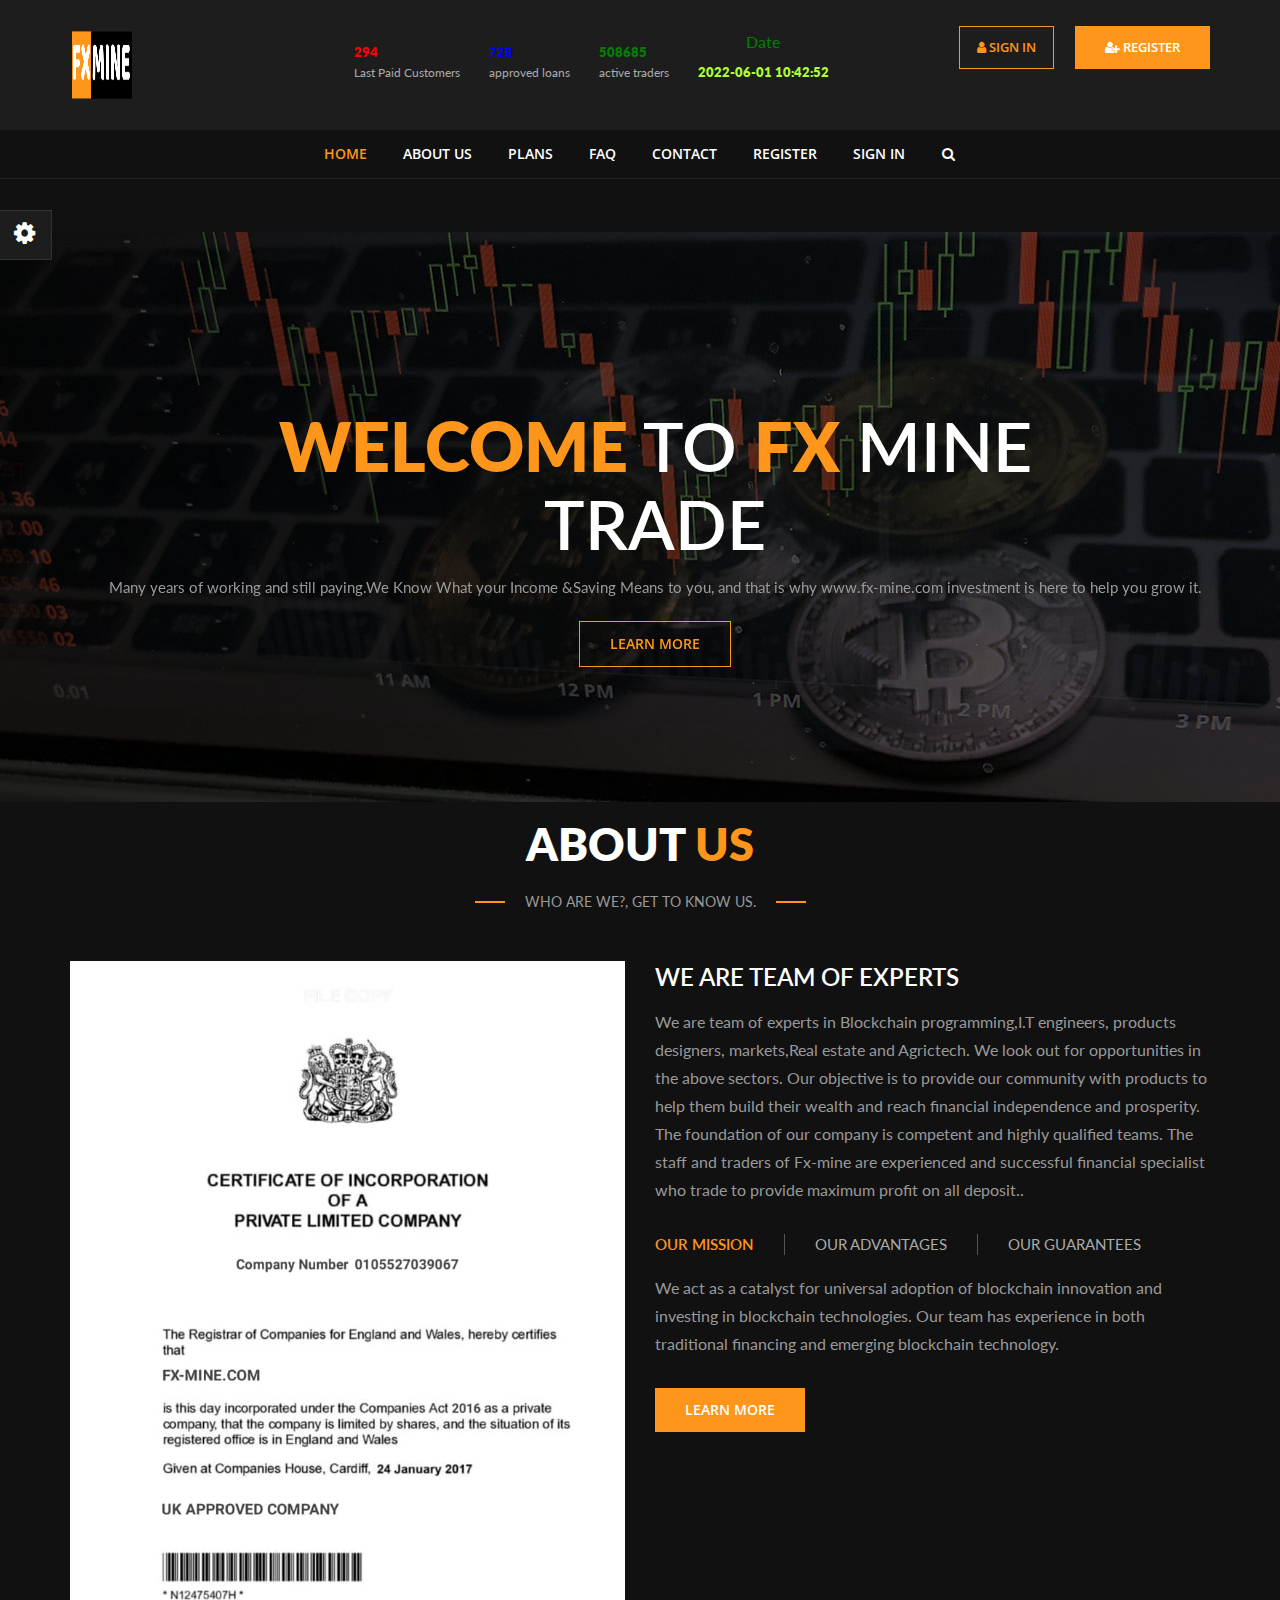
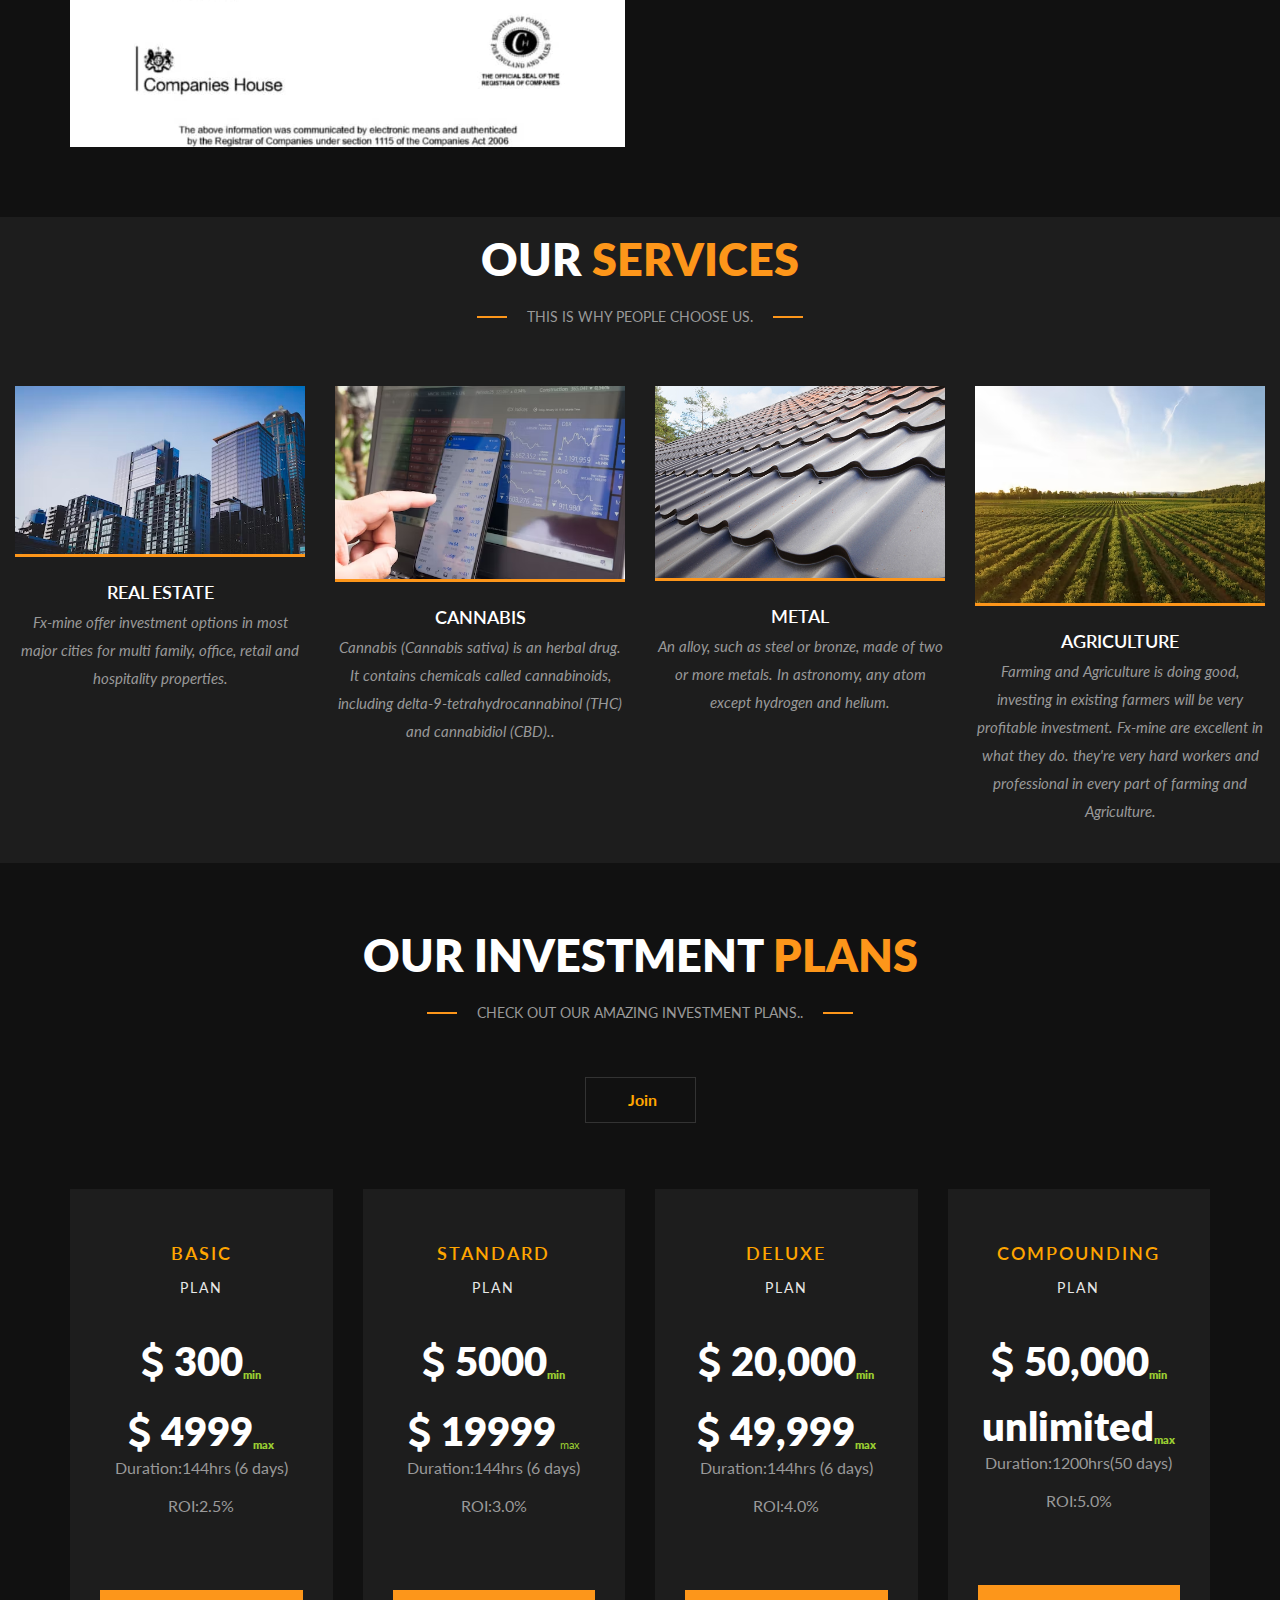
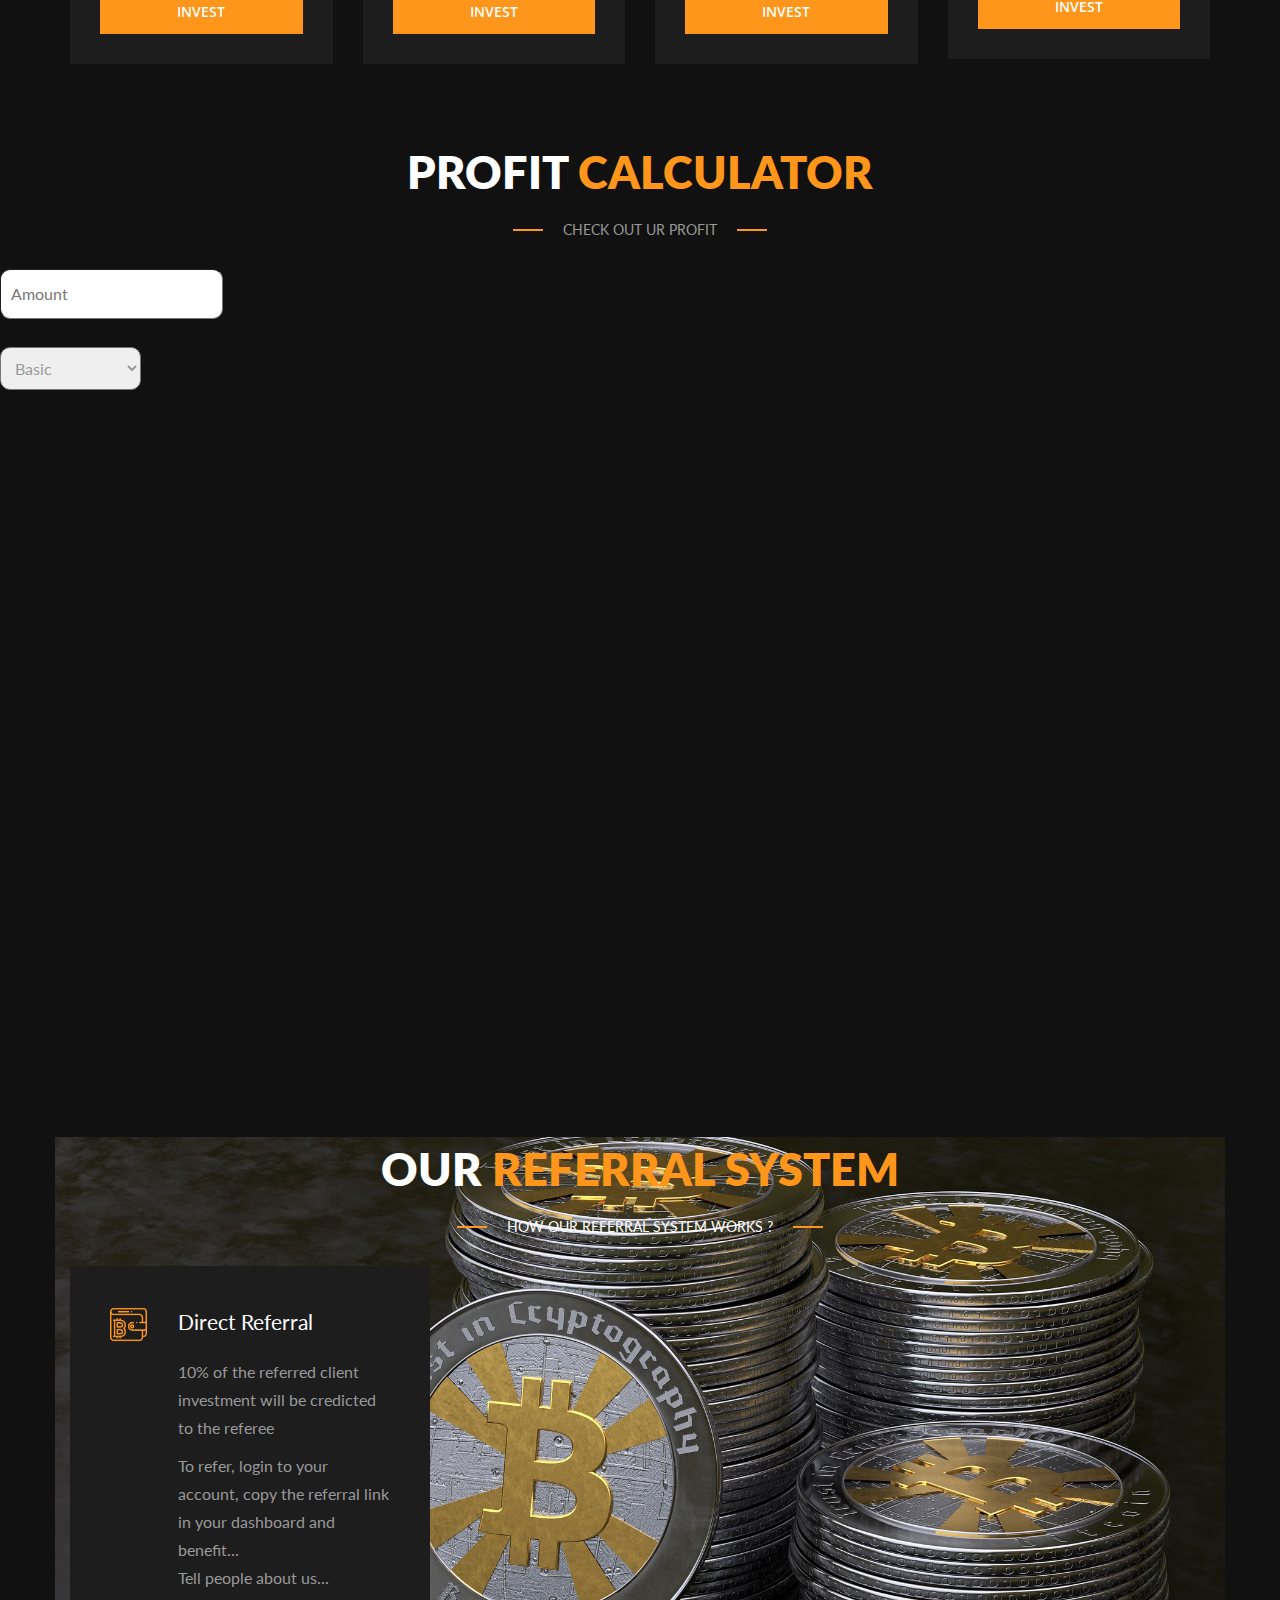
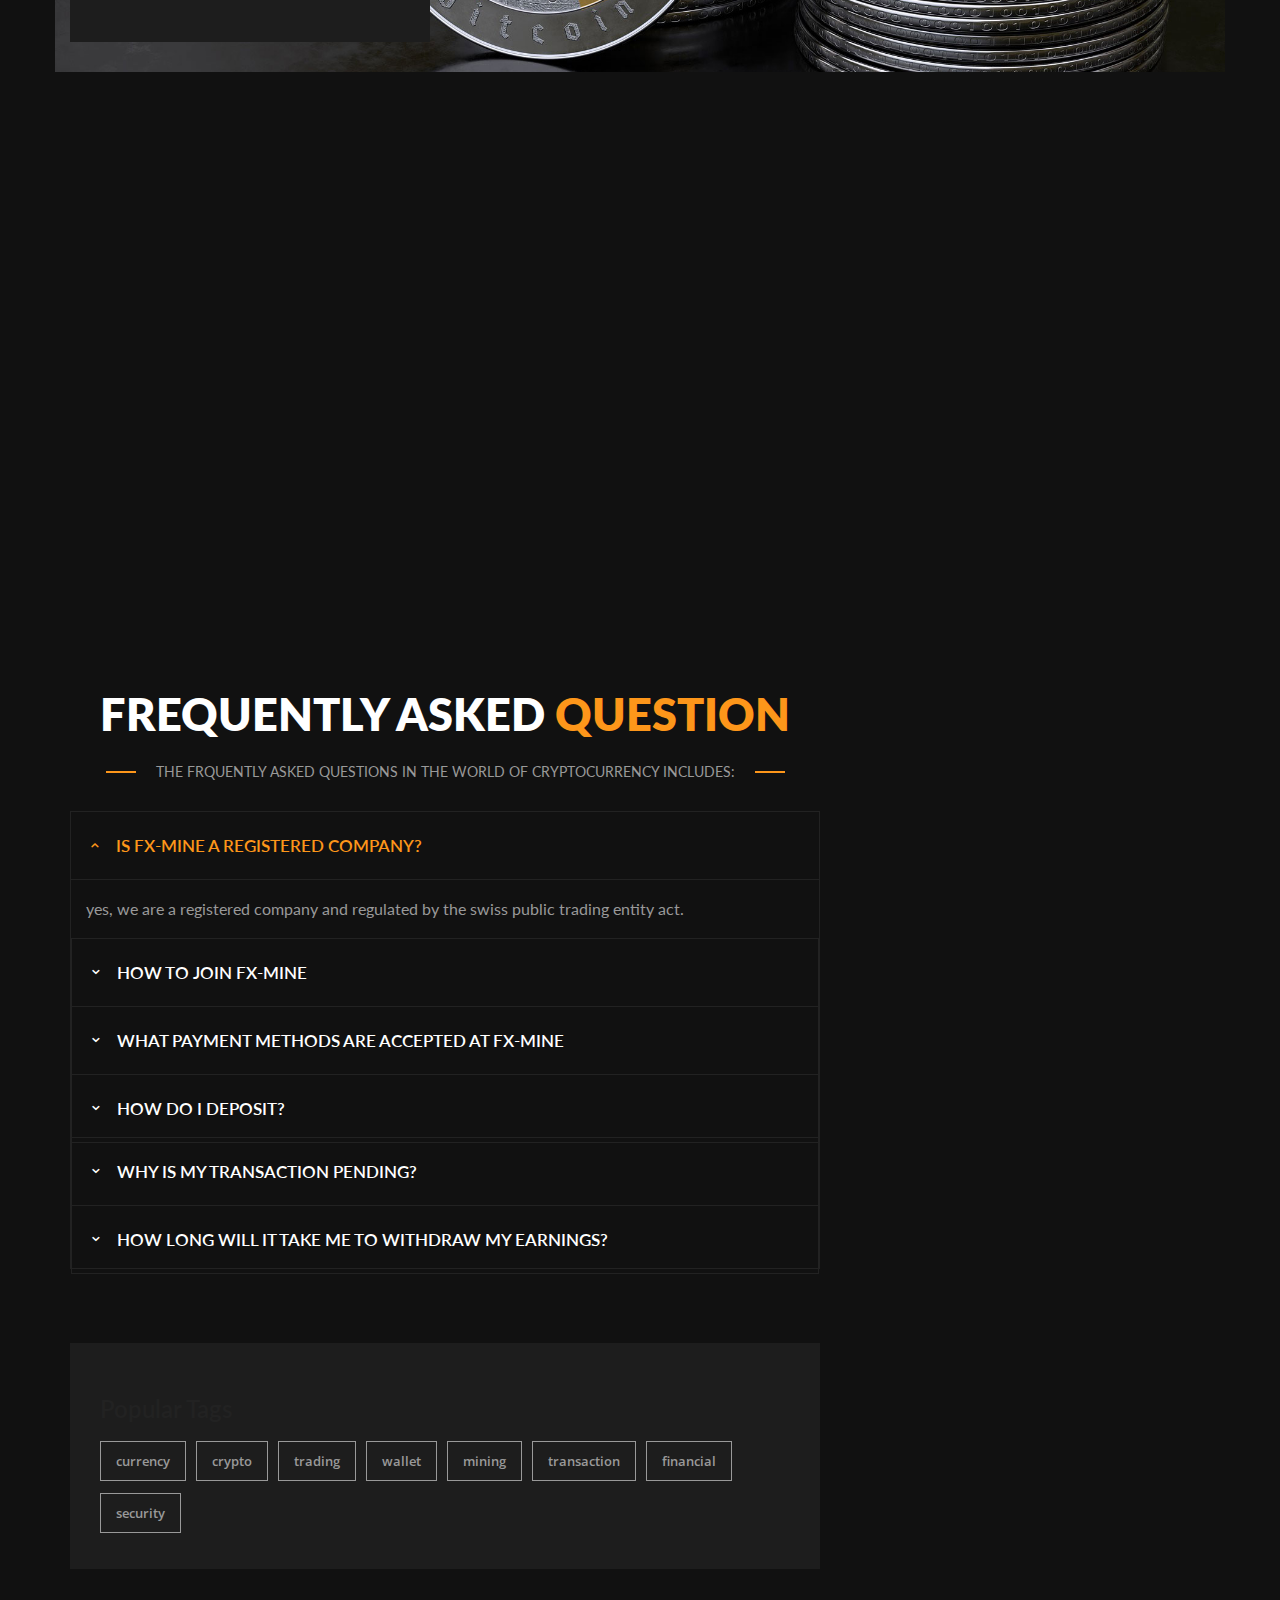
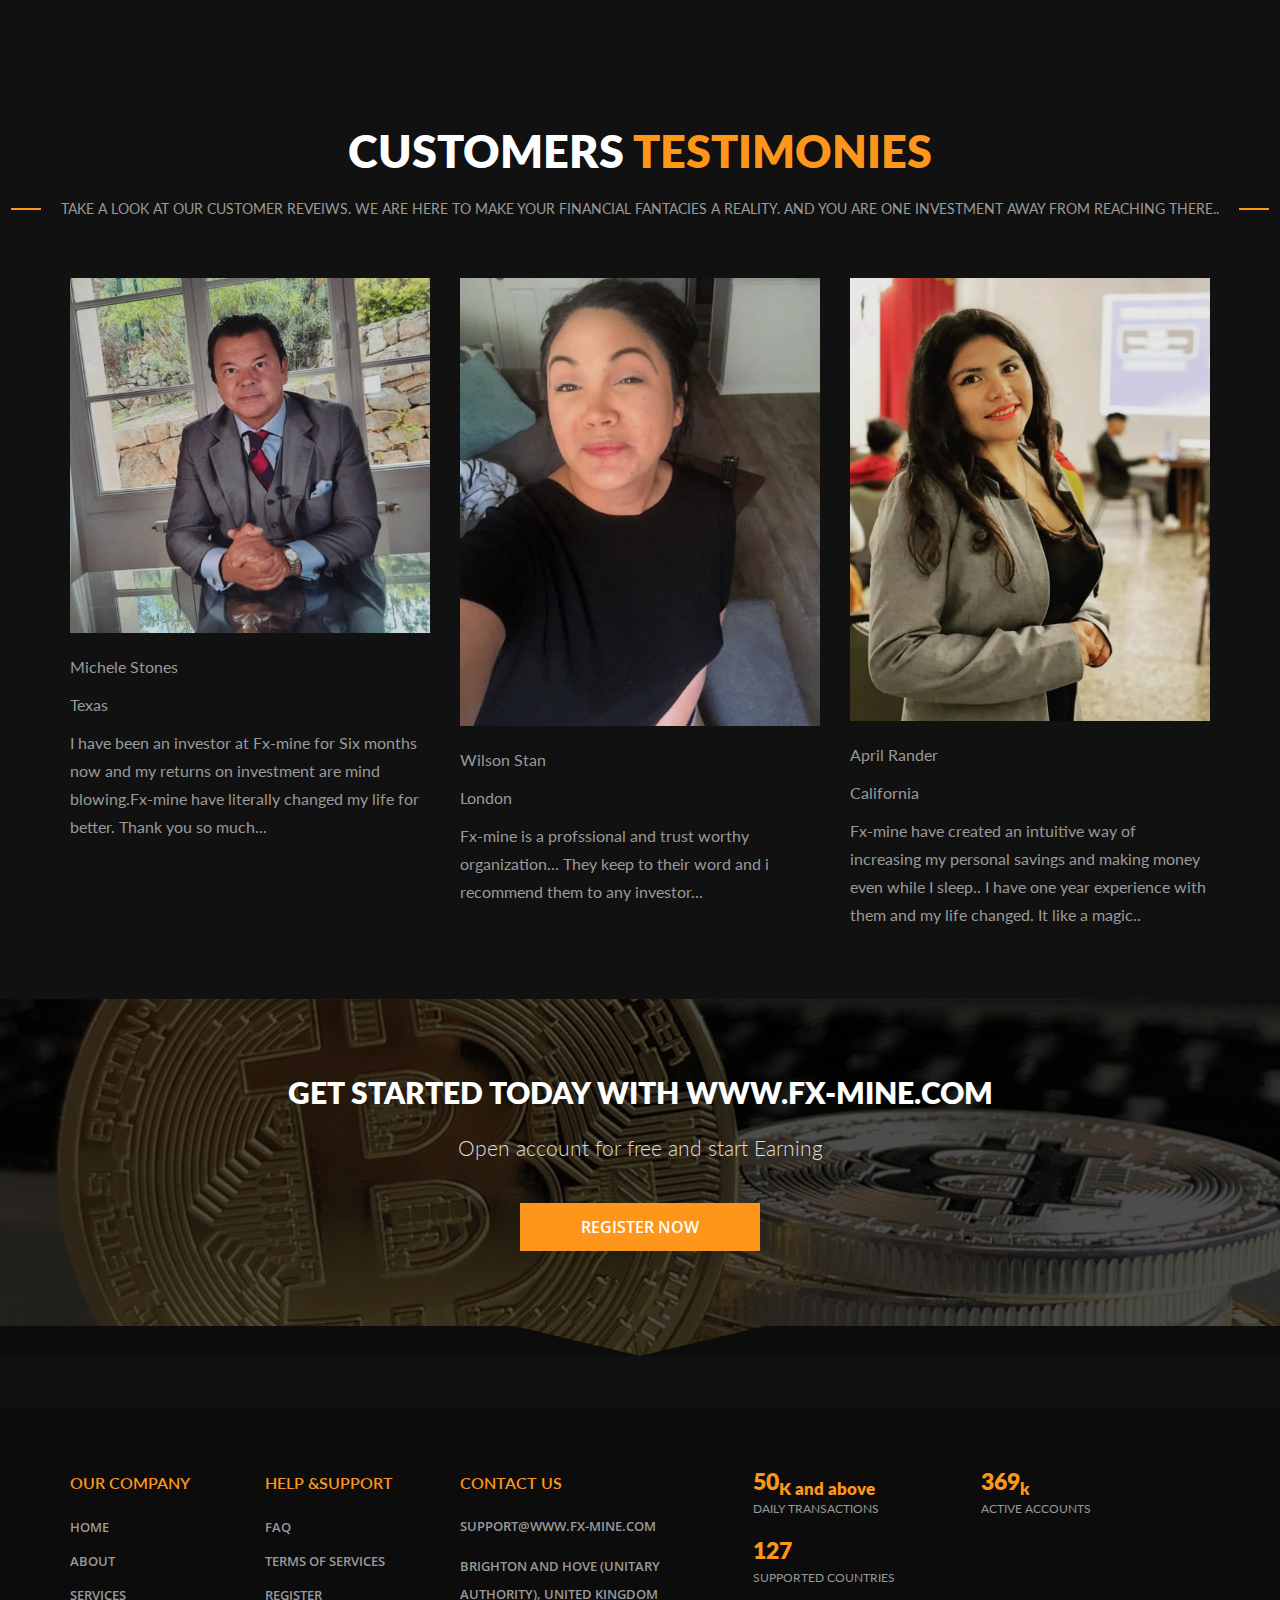
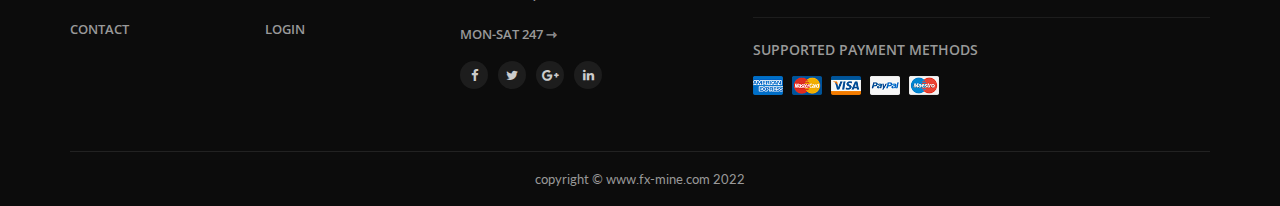
==== index.html @ e0abc772 "fixed...and saved fx mine" ====
<!DOCTYPE html>
<html lang="en">
  <head>
    <meta charset="utf-8" />
    <title>
      Fx-mine|Best Brokeage and Investment Platform to Grow your Income
    </title>
    <meta name="viewport" content="width=device-width, initial-scale=1.0" />
    <!-- Favicon -->
    <link rel="shortcut icon" href="fx-home_files/20221119_074356.png" />
    <!-- Template CSS Files -->
    <link rel="stylesheet" href="fx-home_files/font-awesome.min.css" />
    <link rel="stylesheet" href="fx-home_files/bootstrap.min.css" />
    <link rel="stylesheet" href="fx-home_files/magnific-popup.css" />
    <link rel="stylesheet" href="fx-home_files/select2.min.css" />
    <link rel="stylesheet" href="fx-home_files/style.css" />
    <link rel="stylesheet" href="fx-home_files/orange.css" />
    <!-- Live Style Switcher - demo only -->
    <link
      rel="alternate stylesheet"
      type="text/css"
      title="orange"
      href="fx-home_files/orange.css"
    />
    <link
      rel="alternate stylesheet"
      type="text/css"
      title="green"
      href="fx-home_files/green.css"
    />
    <link
      rel="alternate stylesheet"
      type="text/css"
      title="blue"
      href="fx-home_files/blue.css"
    />
    <link
      rel="stylesheet"
      type="text/css"
      href="fx-home_files/styleswitcher.css"
    />
    <!-- Logo icon on the head -->
    <!-- <link rel="shortcut icon" type="image/x-icon" href="fx-home_files/.png" /> -->
    <!--JS Files -->
    <script src="fx-home_files/modernizr.js"></script>
  </head>
  <body>
    <!-- Live Style Switcher Starts - demo only -->
    <div id="switcher" class="">
      <div class="content-switcher">
        <h4>STYLE SWITCHER</h4>
        <ul>
          <li>
            <a id="orange-css" href="#" title="orange" class="color">
              <img
                src="fx-home_files/orange.png"
                alt=""
                width="30"
                height="30"
              />
            </a>
          </li>
          <li>
            <a id="green-css" href="#" title="green" class="color">
              <img
                src="fx-home_files/green.png"
                alt=""
                width="30"
                height="30"
              />
            </a>
          </li>
          <li>
            <a id="blue-css" href="#" title="blue" class="color">
              <img src="fx-home_files/blue.png" alt="" width="30" height="30" />
            </a>
          </li>
        </ul>
        <p>BODY SKIN</p>
        <label>
          <input
            class="dark_switch"
            type="radio"
            name="color_style"
            id="is_dark"
            value="dark"
            checked="checked"
          />Dark
        </label>
        <label>
          <input
            class="dark_switch"
            type="radio"
            name="color_style"
            id="is_light"
            value="light"
          />Light
        </label>
        <hr />
        <p>LAYOUT STYLE</p>
        <label>
          <input
            class="boxed_switch"
            type="radio"
            name="layout_style"
            id="is_wide"
            value="wide"
            checked="checked"
          />Wide
        </label>
        <label>
          <input
            class="boxed_switch"
            type="radio"
            name="layout_style"
            id="is_boxed"
            value="boxed"
          />Boxed
        </label>
        <hr />
        <a href="#" class="custom-button purchase">Purchase</a>
        <div id="hideSwitcher">&times;</div>
      </div>
    </div>
    <div id="showSwitcher" class="styleSecondColor">
      <i class="fa fa-cog fa-spin"></i>
    </div>
    <!-- Live Style Switcher Ends - demo only -->
    <!-- Wrapper Starts -->
    <div class="wrapper">
      <!-- Header Starts -->
      <header class="header">
        <div class="container">
          <div class="row">
            <!-- Logo Starts -->
            <div
              class="main-logo col-xs-12 col-md-3 col-md-2 col-lg-2 hidden-xs"
            >
              <a href="/?a=home">
                <img
                  id="logo-mobile"
                  class="img-responsive"
                  src="fx-home_files/20221119_074356.png"
                  alt=""
                  style="height: 80px; width: 80px"
                />
              </a>
            </div>
            <!-- Logo Ends -->
            <!-- javascript count -->
            <!--         <script>
                       Math.floor(Math.random() * 1000000);
                    </script>



                    <script>
                       document.getElementById("demo").innerHTML =
                       Math.floor(Math.random() * 1000000);
                    </script> -->
            <!-- javascript count -->
            <!-- Statistics Starts -->
            <div class="col-md-7 col-lg-7">
              <ul class="unstyled bitcoin-stats text-center">
                <li>
                  <h6 id="demo" style="color: red">
                    <script>
                      document.getElementById("demo").innerHTML = Math.floor(
                        Math.random() * 1000
                      );
                    </script>
                  </h6>
                  <span>Last Paid Customers</span>
                </li>
                <li>
                  <h6 id="demo1" style="color: blue">
                    <script>
                      document.getElementById("demo1").innerHTML = Math.floor(
                        Math.random() * 1000
                      );
                    </script>
                  </h6>
                  <span>approved loans</span>
                </li>
                <li>
                  <h6 id="demo2" style="color: green">
                    <script>
                      document.getElementById("demo2").innerHTML = Math.floor(
                        Math.random() * 1000000
                      );
                    </script>
                  </h6>
                  <span>active traders</span>
                </li>
                <li>
                  <p style="color: green">Date</p>
                  <h6 style="color: greenyellow">2022-06-01 10:42:52</h6>
                </li>
              </ul>
            </div>
            <!-- Statistics Ends -->
            <!-- User Sign In/Sign Up Starts -->
            <div class="col-md-3 col-lg-3">
              <ul class="unstyled user">
                <li class="sign-in">
                  <a href="/?a=login" class="btn btn-primary">
                    <i class="fa fa-user"></i>
                    sign in
                  </a>
                </li>
                <li class="sign-up">
                  <a href="/?a=signup" class="btn btn-primary">
                    <i class="fa fa-user-plus"></i>
                    register
                  </a>
                </li>
              </ul>
            </div>
            <!-- User Sign In/Sign Up Ends -->
          </div>
        </div>
        <!-- Navigation Menu Starts -->
        <nav class="site-navigation navigation" id="site-navigation">
          <div class="container">
            <div class="site-nav-inner">
              <!-- Logo For ONLY Mobile display Starts -->
              <a class="logo-mobile" href="index.php">
                <img
                  id="logo-mobile"
                  class="img-responsive"
                  src="fx-home_files/20221119_074356.png"
                  alt=""
                />
              </a>
              <!-- Logo For ONLY Mobile display Ends -->
              <!-- Toggle Icon for Mobile Starts -->
              <button
                type="button"
                class="navbar-toggle"
                data-toggle="collapse"
                data-target=".navbar-collapse"
              >
                <span class="sr-only">Toggle navigation</span>
                <span class="icon-bar"></span>
                <span class="icon-bar"></span>
                <span class="icon-bar"></span>
              </button>
              <!-- Toggle Icon for Mobile Ends -->
              <div class="collapse navbar-collapse navbar-responsive-collapse">
                <!-- Main Menu Starts -->
                <ul class="nav navbar-nav">
                  <li class="active">
                    <a href="/?a=home">Home</a>
                  </li>
                  <li>
                    <a href="/?a=about">About Us</a>
                  </li>
                  <li>
                    <a href="/?a=services">Plans</a>
                  </li>
                  <li>
                    <a href="/?a=faq">FAQ</a>
                  </li>
                  <li>
                    <a href="/?a=support">Contact</a>
                  </li>
                  <li>
                    <a href="/?a=signup">Register</a>
                  </li>
                  <li>
                    <a href="/?a=login">Sign in</a>
                  </li>
                  <!-- Search Icon Starts -->
                  <li class="search">
                    <button class="fa fa-search"></button>
                  </li>
                  <!-- Search Icon Ends -->
                </ul>
                <!-- Main Menu Ends -->
              </div>
            </div>
          </div>
          <!-- Search Input Starts -->
          <div class="site-search">
            <div class="container">
              <input
                type="text"
                placeholder="type your keyword and hit enter ..."
              />
              <span class="close">×</span>
            </div>
          </div>
          <!-- Search Input Ends -->
        </nav>
        <!-- Navigation Menu Ends -->
      </header>
      <!-- Header Ends -->
      <div>
        <!-- End header section -->
        <iframe
          src="https://widget.coinlib.io/widget?type=horizontal_v2&amp;theme=light&amp;pref_coin_id=1505&amp;invert_hover="
          scrolling="auto"
          marginwidth="0"
          marginheight="0"
          border="0"
          style="border: 0; margin: 0; padding: 0"
          frameborder="0"
          height="45px"
          width="100%"
        ></iframe>
        <!-- Start services section -->
      </div>
      <!-- Latest jQuery -->
      <script src="fx-home_files/jquery-2.2.4.min.js"></script>
      <!-- Latest compiled and minified Bootstrap -->
      <script src="fx-home_files/bootstrap.min.js"></script>
      <div class="mgm" style="display: none">
        <div class="txt" style="color: black">
          An investor from<b></b> just earned
          <a href="javascript:void(0);" onclick="javascript:void(0);"></a>
        </div>
      </div>
      <style>
        .mgm {
          border-radius: 7px;
          position: fixed;
          z-index: 90;
          bottom: 80px;
          left: 50px;
          background: #dc3545;
          padding: 20px 27px;
          box-shadow: 0px 5px 13px 0px rgba(0, 0, 0, 0.3);
        }

        .mgm a {
          font-weight: 700;
          display: block;
          color: #f2d516;
        }

        .mgm a,
        .mgm a:active {
          transition: all 0.2s ease;
          color: #f2d516;
        }
      </style>
      
      <script type="text/javascript">
        var listCountries = [
          "Argentina",
          "USA",
          "Germany",
          "France",
          "Italy",
          "South Korea",
          "Australia",
          "Norway",
          "Canada",
          "Argentina",
          "Saudi Arabia",
          "Mexico",
          "Spain",
          "Austria",
          "Venezuela",
          "South Africa",
          "Sweden",
          "South Korea",
          "China",
          "Italy",
          "Germany",
          "United Kingdom",
          "Bahrain",
          "Greece",
          "Cuba",
          "Bulgaria",
          "Portugal",
          "Austria",
          "Cyprus",
          "Panama",
          "Asia",
          "Norway",
          "Netherlands",
          "Switzerland",
          "Belgium",
          "Israel",
          "Cyprus",
          "Spain",
          "Norway",
        ];
        var listPlans = [
          "$50000",
          "$15000",
          "$10000",
          "$100000",
          "$20000",
          "$30000",
          "$40000",
          "$60000",
          "$7000",
          "$25000",
          "$35000",
          "$5000",
          "$7000",
          "45000",
          "$3500",
          "$5000",
          "$12500",
          "$9500",
        ];
        interval = Math.floor(Math.random() * (40000 - 8000 + 1) + 8000);
        var run = setInterval(request, interval);

        function request() {
          clearInterval(run);
          interval = Math.floor(Math.random() * (40000 - 8000 + 1) + 8000);
          var country =
            listCountries[Math.floor(Math.random() * listCountries.length)];
          var plan = listPlans[Math.floor(Math.random() * listPlans.length)];
          var msg =
            "Someone from <b>" +
            country +
            '</b> just earned  <a href="javascript:void(0);" onclick="javascript:void(0);">' +
            plan +
            " .</a>";
          $(".mgm .txt").html(msg);
          $(".mgm").stop(true).fadeIn(300);
          window.setTimeout(function () {
            $(".mgm").stop(true).fadeOut(300);
          }, 6000);
          run = setInterval(request, interval);
        }
      </script>
      <script
        src="//code.tidio.co/qcryyqgcljynfmwwayzc3ndpypdg7t0t.js"
        async
      ></script>

      <html>
        <!-- Slider Starts -->
        <div
          id="main-slide"
          class="carousel slide carousel-fade"
          data-ride="carousel"
        >
          <!-- Indicators Starts -->
          <ol class="carousel-indicators visible-lg visible-md">
            <li data-target="#main-slide" data-slide-to="0" class="active"></li>
            <li data-target="#main-slide" data-slide-to="1"></li>
            <li data-target="#main-slide" data-slide-to="2"></li>
          </ol>
          <!-- Indicators Ends -->
          <!-- Carousel Inner Starts -->
          <div class="carousel-inner">
            <!-- Carousel Item Starts -->
            <div class="item active bg-parallax item-1">
              <div class="slider-content">
                <div class="container">
                  <div class="slider-text text-center">
                    <div class="container">
                      <div
                        id="google_translate_element"
                        style="font-size: 15px"
                      ></div>
                      <script type="text/javascript">
                        function googleTranslateElementInit() {
                          new google.translate.TranslateElement(
                            {
                              pageLanguage: "en",
                            },
                            "google_translate_element"
                          );
                        }
                      </script>
                      
                    </div>
                    <h3 class="slide-title">
                      <span>Welcome</span>
                      to <span>Fx</span> mine<br />trade
                    </h3>
                    <p style="font-size: 15px">
                      Many years of working and still paying.We Know What your
                      Income &Saving Means to you, and that is why
                      www.fx-mine.com investment is here to help you grow it.
                    </p>
                    <p>
                      <a href="/?a=about" class="slider btn btn-primary"
                        >Learn more</a
                      >
                    </p>
                  </div>
                </div>
              </div>
            </div>
            <!-- Carousel Item Ends -->
            <!-- Carousel Item Starts -->
            <div class="item bg-parallax item-2">
              <div class="slider-content">
                <div class="col-md-12">
                  <div class="container">
                    <div class="slider-text text-center">
                      <h3 class="slide-title">
                        <span></span>
                        www.fx-mine.com <br />
                        You can <span>Trust</span>
                      </h3>
                      <p style="font-size: 15px">
                        We are secured and trustworthy which gives us an edge
                        above many other investment/broker experts.Enjoy our
                        wealth of ROI and unbounded loans.
                      </p>
                      <p></p>
                      <p>
                        <a href="/?a=about" class="slider btn btn-primary"
                          >Learn more</a
                        >
                      </p>
                    </div>
                  </div>
                </div>
              </div>
            </div>
            <!-- Carousel Item Ends -->
          </div>
          <!-- Carousel Inner Ends -->
          <!-- Carousel Controlers Starts -->
          <a
            class="left carousel-control"
            href="/?a=home#main-slide"
            data-slide="prev"
          >
            <span>
              <i class="fa fa-angle-left"></i>
            </span>
          </a>
          <a
            class="right carousel-control"
            href="/?a=home#main-slide"
            data-slide="next"
          >
            <span>
              <i class="fa fa-angle-right"></i>
            </span>
          </a>
          <!-- Carousel Controlers Ends -->
        </div>
        <!-- Slider Ends -->
        <!-- About Section Starts -->
        <section class="about-us">
          <div class="container">
            <!-- Section Title Starts -->
            <div class="row text-center">
              <h2 class="title-head" style="margin-top: 10px">
                About <span>Us</span>
              </h2>
              <div class="title-head-subtitle">
                <p>Who Are We?, Get To Know Us.</p>
              </div>
            </div>
            <!-- Section Title Ends -->
            <!-- Section Content Starts -->
            <div class="row about-content">
              <!-- Image Starts -->
              <div class="col-sm-12 col-md-5 col-lg-6 text-center">
                <img
                  id="about-us"
                  class="img-responsive img-about-us"
                  src="fx-home_files/ce.jpg"
                  alt="about us"
                />
              </div>
              <!-- Image Ends -->
              <!-- Content Starts -->
              <div class="col-sm-12 col-md-7 col-lg-6">
                <h3 class="title-about">We are team of experts</h3>
                <p>
                  We are team of experts in Blockchain programming,I.T
                  engineers, products designers, markets,Real estate and
                  Agrictech. We look out for opportunities in the above sectors.
                  Our objective is to provide our community with products to
                  help them build their wealth and reach financial independence
                  and prosperity. The foundation of our company is competent and
                  highly qualified teams. The staff and traders of Fx-mine are
                  experienced and successful financial specialist who trade to
                  provide maximum profit on all deposit..
                </p>
                <ul class="nav nav-tabs">
                  <li class="active">
                    <a data-toggle="tab" href="#menu1">Our Mission</a>
                  </li>
                  <li>
                    <a data-toggle="tab" href="#menu2">Our advantages</a>
                  </li>
                  <li>
                    <a data-toggle="tab" href="#menu3">Our guarantees</a>
                  </li>
                </ul>
                <div class="tab-content">
                  <div id="menu1" class="tab-pane fade in active">
                    <p>
                      We act as a catalyst for universal adoption of blockchain
                      innovation and investing in blockchain technologies. Our
                      team has experience in both traditional financing and
                      emerging blockchain technology.
                    </p>
                  </div>
                  <div id="menu2" class="tab-pane fade">
                    <p>
                      Our mission as an official partner of Cryptocurrency
                      Foundation is to give you maximum ROI. Our plans are
                      transparent and life changing
                    </p>
                  </div>
                  <div id="menu3" class="tab-pane fade">
                    <p>
                      We are here because we are passionate about open,
                      transparent markets and aim to be a major driving force in
                      widespread adoption, we are the best in cryptocurrency you
                      can find out there.
                    </p>
                  </div>
                </div>
                <a class="btn btn-primary" href="/?a=about">Learn More</a>
              </div>
              <!-- Content Ends -->
            </div>
            <!-- Section Content Ends -->
          </div>
        </section>
        <!-- About Section Ends -->
        <!-- TODO: change video -->
        <div class="text-center">
          <!-- <video
            src="fx-home_files/km_20221001-1_480p_30f_20221121_094532.mp4"
            width="400"
            height="500"
            controls=""
            autoplay=""
          ></video> -->
        </div>
        <!-- Features and Video Section Starts -->
        <section class="image-block">
          <div class="container-fluid">
            <div class="row text-center">
              <h2 class="title-head" style="margin-top: 10px">
                Our <span>Services</span>
              </h2>
              <div class="title-head-subtitle">
                <p>This is Why People Choose Us.</p>
              </div>
            </div>
            <div class="row team-content team-members">
              <!-- Team Member Starts -->
              <div class="col-xs-6 col-sm-3 col-md-3 col-lg-3">
                <div class="team-member">
                  <!-- Team Member Picture Starts -->
                  <img
                    src="fx-home_files/est.avif"
                    class="img-responsive"
                    alt="team member"
                  />
                  <!-- Team Member Picture Ends -->
                  <!-- Team Member Details Starts -->
                  <div class="team-member-caption social-icons">
                    <h4>Real Estate</h4>
                    <p>
                      Fx-mine offer investment options in most major cities for
                      multi family, office, retail and hospitality properties.
                    </p>
                  </div>
                  <!-- Team Member Details Ends -->
                </div>
              </div>
              <!-- Team Member Ends -->
              <!-- Team Member Starts -->
              <div class="col-xs-6 col-sm-3 col-md-3 col-lg-3">
                <div class="team-member">
                  <!-- Team Member Picture Starts -->
                  <img
                    src="fx-home_files/cannabis.avif"
                    class="img-responsive"
                    alt="team member"
                  />
                  <!-- Team Member Picture Ends -->
                  <!-- Team Member Details Starts -->
                  <div class="team-member-caption social-icons">
                    <h4>Cannabis</h4>
                    <p>
                      Cannabis (Cannabis sativa) is an herbal drug. It contains
                      chemicals called cannabinoids, including
                      delta-9-tetrahydrocannabinol (THC) and cannabidiol (CBD)..
                    </p>
                  </div>
                  <!-- Team Member Details Ends -->
                </div>
              </div>
              <!-- Team Member Ends -->
              <!-- Team Member Starts -->
              <div class="col-xs-6 col-sm-3 col-md-3 col-lg-3">
                <!-- Team Member-->
                <div class="team-member">
                  <!-- Team Member Picture Starts -->
                  <img
                    src="fx-home_files/metal.jpg"
                    class="img-responsive"
                    alt="team member"
                  />
                  <!-- Team Member Picture Ends -->
                  <!-- Team Member Details Starts -->
                  <div class="team-member-caption social-icons">
                    <h4>Metal</h4>
                    <p>
                      An alloy, such as steel or bronze, made of two or more
                      metals. In astronomy, any atom except hydrogen and helium.
                    </p>
                  </div>
                  <!-- Team Member Details Ends -->
                </div>
              </div>
              <!-- Team Member Ends -->
              <!-- Team Member Starts -->
              <div class="col-xs-6 col-sm-3 col-md-3 col-lg-3">
                <div class="team-member">
                  <!-- Team Member Picture Starts -->
                  <img
                    src="fx-home_files/agricult.avif"
                    class="img-responsive"
                    alt="team member"
                  />
                  <!-- Team Member Picture Ends -->
                  <!-- Team Member Details Starts -->
                  <div class="team-member-caption social-icons">
                    <h4>Agriculture</h4>
                    <p>
                      Farming and Agriculture is doing good, investing in
                      existing farmers will be very profitable investment.
                      Fx-mine are excellent in what they do. they're very hard
                      workers and professional in every part of farming and
                      Agriculture.
                    </p>
                  </div>
                  <!-- Team Member Details Ends -->
                </div>
              </div>
              <!-- Team Member Ends -->
            </div>
          </div>
        </section>
        <!-- Features and Video Section Ends -->
        <!-- Pricing Starts -->
        <section class="pricing">
          <div class="container">
            <!-- Section Title Starts -->
            <div class="row text-center">
              <h2 class="title-head">Our Investment <span>Plans</span></h2>
              <div class="title-head-subtitle">
                <p>Check out our Amazing Investment Plans..</p>
              </div>
            </div>
            <!-- Section Title Ends -->
            <!-- Section Content Starts -->
            <div class="row pricing-tables-content">
              <div class="pricing-container">
                <!-- Pricing Switcher Starts -->
                <div class="pricing-switcher">
                  <p>
                    <input
                      type="radio"
                      name="switch"
                      value="buy"
                      id="buy-1"
                      checked
                    />
                    <label for="buy-1" style="color: orange">Join</label>
                    <!-- <input type="radio" name="switch" value="sell" id="sell-1">
                                <label for="sell-1">SELL</label>
                                <span class="switch"></span> -->
                  </p>
                </div>
                <!-- Pricing Switcher Ends -->
                <!-- Pricing Tables Starts -->
                <ul class="pricing-list bounce-invert">
                  <li class="col-xs-6 col-sm-6 col-md-3 col-lg-3">
                    <ul class="pricing-wrapper">
                      <!-- Buy Pricing Table #1 Starts -->
                      <li data-type="buy" class="is-visible">
                        <header class="pricing-header">
                          <h2 style="color: orange">Basic<span>Plan </span></h2>
                          <div class="price">
                            <span class="currency">
                              <i class="fa fa-dollar"></i>
                            </span>
                            <span class="value">
                              300<sub
                                style="color: yellowgreen; font-size: 11px"
                                >min</sub
                              >
                            </span>
                            <br />
                            <br />
                            <span class="currency">
                              <i class="fa fa-dollar"></i>
                            </span>
                            <span class="value">
                              4999<sub
                                style="color: yellowgreen; font-size: 11px"
                                >max</sub
                              >
                            </span>
                            <p>Duration:144hrs (6 days)</p>
                            <p>ROI:2.5%</p>
                          </div>
                        </header>
                        <footer class="pricing-footer">
                          <a href="/?a=login" class="btn btn-primary">Invest</a>
                        </footer>
                      </li>
                      <!-- Buy Pricing Table #1 Ends -->
                      <!-- Sell Pricing Table #1 Starts -->
                      <li data-type="sell" class="is-hidden">
                        <header class="pricing-header">
                          <h2 style="color: orange">
                            Silver<span>Plan </span>
                          </h2>
                          <div class="price">
                            <span class="currency">
                              <i class="fa fa-dollar"></i>
                            </span>
                            <span class="value">
                              5000<sub
                                style="color: yellowgreen; font-size: 11px"
                                >min</sub
                              >
                            </span>
                            <br />
                            <br />
                            <span class="currency">
                              <i class="fa fa-dollar"></i>
                            </span>
                            <span class="value">
                              19999<sub
                                style="color: yellowgreen; font-size: 11px"
                                >max</sub
                              >
                            </span>
                            <p>Duration:72hrs (3 days)</p>
                            <p>ROI:2.5%</p>
                          </div>
                        </header>
                        <footer class="pricing-footer">
                          <a href="/?a=login" class="btn btn-primary">Invest</a>
                        </footer>
                      </li>
                      <!-- Sell Pricing Table #1 Ends -->
                    </ul>
                  </li>
                  <li class="col-xs-6 col-sm-6 col-md-3 col-lg-3">
                    <ul class="pricing-wrapper">
                      <!-- Buy Pricing Table #2 Starts -->
                      <li data-type="buy" class="is-visible">
                        <header class="pricing-header">
                          <h2 style="color: orange">
                            Standard<span>Plan </span>
                          </h2>
                          <div class="price">
                            <span class="currency">
                              <i class="fa fa-dollar"></i>
                            </span>
                            <span class="value">
                              5000<sub
                                style="color: yellowgreen; font-size: 11px"
                                >min</sub
                              >
                            </span>
                            <br />
                            <br />
                            <span class="currency">
                              <i class="fa fa-dollar"></i>
                            </span>
                            <span class="value">19999</span>
                            <sub style="color: yellowgreen; font-size: 11px"
                              >max</sub
                            >
                            <p>Duration:144hrs (6 days)</p>
                            <p>ROI:3.0%</p>
                          </div>
                        </header>
                        <footer class="pricing-footer">
                          <a href="/?a=login" class="btn btn-primary">Invest</a>
                        </footer>
                      </li>
                      <!-- Buy Pricing Table #2 Ends -->
                      <!-- Sell Pricing Table #2 Starts -->
                      <li data-type="sell" class="is-hidden">
                        <header class="pricing-header">
                          <h2>Platinuim<span>Plan </span></h2>
                          <div class="price">
                            <span class="currency">
                              <i class="fa fa-dollar"></i>
                            </span>
                            <span class="value">1000</span>
                            <p>Duration:120hrs (5 days)</p>
                            <p>ROI:70%</p>
                          </div>
                        </header>
                        <footer class="pricing-footer">
                          <a href="/?a=login" class="btn btn-primary">Invest</a>
                        </footer>
                      </li>
                      <!-- Sell Pricing Table #2 Ends -->
                    </ul>
                  </li>
                  <li class="col-xs-6 col-sm-6 col-md-3 col-lg-3">
                    <ul class="pricing-wrapper">
                      <!-- Buy Pricing Table #3 Starts -->
                      <li data-type="buy" class="is-visible">
                        <header class="pricing-header">
                          <h2 style="color: orange">
                            Deluxe<span>Plan </span>
                          </h2>
                          <div class="price">
                            <span class="currency">
                              <i class="fa fa-dollar"></i>
                            </span>
                            <span class="value">
                              20,000<sub
                                style="color: yellowgreen; font-size: 11px"
                                >min</sub
                              >
                            </span>
                            <br />
                            <br />
                            <span class="currency">
                              <i class="fa fa-dollar"></i>
                            </span>
                            <span class="value">
                              49,999<sub
                                style="color: yellowgreen; font-size: 11px"
                                >max</sub
                              >
                            </span>
                            <p>Duration:144hrs (6 days)</p>
                            <p>ROI:4.0%</p>
                          </div>
                        </header>
                        <footer class="pricing-footer">
                          <a href="/?a=login" class="btn btn-primary">Invest</a>
                        </footer>
                      </li>
                      <!-- Buy Pricing Table #3 Ends -->
                      <!-- Yearlt Pricing Table #3 Starts -->
                      <li data-type="sell" class="is-hidden">
                        <header class="pricing-header">
                          <h2>GET 3000 USD <span>For </span></h2>
                          <div class="price">
                            <span class="currency">
                              <i class="fa fa-bitcoin"></i>
                            </span>
                            <span class="value">1</span>
                          </div>
                        </header>
                        <footer class="pricing-footer">
                          <a href="#" class="btn btn-primary">ORDER NOW</a>
                        </footer>
                      </li>
                      <!-- Sell Pricing Table #3 Ends -->
                    </ul>
                  </li>
                  <li class="col-xs-6 col-sm-6 col-md-3 col-lg-3">
                    <ul class="pricing-wrapper">
                      <!-- Buy Pricing Table #4 Starts -->
                      <li data-type="buy" class="is-visible">
                        <header class="pricing-header">
                          <h2 style="color: orange">
                            Compounding<span>Plan </span>
                          </h2>
                          <div class="price">
                            <span class="currency">
                              <i class="fa fa-dollar"></i>
                            </span>
                            <span class="value">
                              50,000<sub
                                style="color: yellowgreen; font-size: 11px"
                                >min</sub
                              >
                            </span>
                            <br />
                            <br />
                            <!-- <span class="currency"><i class="fa fa-dollar"></i></span> -->
                            <span class="value">
                              unlimited<sub
                                style="color: yellowgreen; font-size: 11px"
                                >max</sub
                              >
                            </span>
                            <p>Duration:1200hrs(50 days)</p>
                            <p>ROI:5.0%</p>
                          </div>
                        </header>
                        <footer class="pricing-footer">
                          <a href="/?a=login" class="btn btn-primary">Invest</a>
                        </footer>
                      </li>

                      <!-- Buy Pricing Table #4 Ends -->
                      <!-- Sell Pricing Table #4 Starts -->
                      <li data-type="sell" class="is-hidden">
                        <header class="pricing-header">
                          <h2>GET 9000 USD <span>For </span></h2>
                          <div class="price">
                            <span class="currency">
                              <i class="fa fa-bitcoin"></i>
                            </span>
                            <span class="value">2</span>
                          </div>
                        </header>
                        <footer class="pricing-footer">
                          <a href="#" class="btn btn-primary">ORDER NOW</a>
                        </footer>
                      </li>
                      <!-- Sell Pricing Table #4 Ends -->
                    </ul>
                  </li>
                </ul>
              </div>
            </div>
          </div>
        </section>
        <!-- Pricing Ends -->
        <div class="row text-center">
          <h2 class="title-head">Profit <span>Calculator</span></h2>
          <div class="title-head-subtitle">
            <p>Check out Ur Profit</p>
          </div>
        </div>
        <!DOCTYPE html>
        <html lang="en">
          <head>
            <meta charset="UTF-8" />
            <meta http-equiv="X-UA-Compatible" content="IE=edge" />
            <meta
              name="viewport"
              content="width=device-width, initial-scale=1.0"
            />
            <title>Document</title>
          </head>
          <body>
            <input
              type="amount"
              placeholder="Amount"
              id="amount"
              style="padding: 10px; border-radius: 10px; border-width: 1px"
            />
            <br />
            <br />
            <div class="calculateRate"></div>
            <select
              name="rates"
              id="rates"
              style="padding: 10px; border-radius: 10px; border-width: 1px"
            >
              <option value="12">Basic</option>
              <option value="15">Standard</option>
              <option value="18">Deluxe</option>
              <option value="175">Compounding</option>
            </select>
            <script>
              const ratesRef = document.querySelector("#rates");
              const amountRef = document.querySelector("#amount");
              amountRef.addEventListener("input", (e) => {
                calculateRate(e.target.value, ratesRef.value);
              });

              ratesRef.addEventListener("change", (e) => {
                calculateRate(amountRef.value, e.target.value);
              });

              function calculateRate(amount, ratePercent) {
                document.querySelector(".calculateRate").innerHTML =
                  (+ratePercent * amount) / 100;
              }
            </script>
            <iframe
              src="https://widget.coinlib.io/widget?type=full_v2&amp;theme=dark&amp;cnt=10&amp;pref_coin_id=1505&amp;graph=yes"
              width="100%"
              height="649px"
              scrolling="auto"
              marginwidth="0"
              marginheight="0"
              frameborder="0"
              border="0"
              style="border: 0; margin: 0; padding: 0"
            ></iframe>
            <!-- Referral Starts -->
            <section class="services">
              <div
                class="container"
                style="
                  background: url('fx-home_files/404.jpg');
                  background-repeat: no-repeat;
                  background-position: center;
                  background-size: cover;
                "
              >
                <div class="row text-center">
                  <h2 class="title-head">Our <span>Referral system</span></h2>
                  <div class="title-head-subtitle">
                    <p style="color: #fff">How Our Referral System Works ?</p>
                  </div>
                </div>
                <!--  <div>
                    <img src="fx-home_files/bg-quote.jpg" >
                </div> -->
                <div class="row">
                  <!-- Service Box Starts -->
                  <div class="col-md-4 service-box">
                    <div>
                      <img
                        id="download-bitcoin"
                        src="fx-home_files/download-bitcoin.png"
                        alt="download bitcoin"
                      />
                      <div class="service-box-content">
                        <h3>Direct Referral</h3>
                        <p>
                          10% of the referred client investment will be
                          credicted to the referee
                        </p>
                        <p>
                          To refer, login to your account, copy the referral
                          link in your dashboard and benefit... <br />Tell
                          people about us...
                        </p>
                      </div>
                    </div>
                  </div>
                </div>
              </div>
            </section>
            <!-- Referral Ends -->
            <section style="padding-top: 40px; padding-bottom: 20px">
              <div class="container">
                <!-- TradingView Widget BEGIN -->
                <div
                  class="tradingview-widget-container"
                  style="width: 100%; height: 400px"
                >
                  <iframe
                    scrolling="no"
                    allowtransparency="true"
                    frameborder="0"
                    src="https://s.tradingview.com/embed-widget/forex-heat-map/?locale=en#%7B%22width%22%3A%22100%25%22%2C%22height%22%3A400%2C%22currencies%22%3A%5B%22EUR%22%2C%22USD%22%2C%22JPY%22%2C%22GBP%22%2C%22CHF%22%2C%22AUD%22%2C%22CAD%22%2C%22NZD%22%2C%22CNY%22%5D%2C%22isTransparent%22%3Afalse%2C%22colorTheme%22%3A%22light%22%2C%22utm_source%22%3A%22binaryfunds.org%22%2C%22utm_medium%22%3A%22widget%22%2C%22utm_campaign%22%3A%22forex-heat-map%22%7D"
                    style="box-sizing: border-box; height: 400px; width: 100%"
                  ></iframe>
                  <style>
                    .tradingview-widget-copyright {
                      font-size: 13px !important;
                      line-height: 32px !important;
                      text-align: center !important;
                      vertical-align: middle !important;
                      font-family: "Trebuchet MS", Arial, sans-serif !important;
                      color: #9db2bd !important;
                    }

                    .tradingview-widget-copyright .blue-text {
                      color: #2962ff !important;
                    }

                    .tradingview-widget-copyright a {
                      text-decoration: none !important;
                      color: #9db2bd !important;
                    }

                    .tradingview-widget-copyright a:visited {
                      color: #9db2bd !important;
                    }

                    .tradingview-widget-copyright a:hover .blue-text {
                      color: #1e53e5 !important;
                    }

                    .tradingview-widget-copyright a:active .blue-text {
                      color: #1848cc !important;
                    }

                    .tradingview-widget-copyright a:visited .blue-text {
                      color: #2962ff !important;
                    }
                  </style>
                </div>
                <!-- TradingView Widget END -->
              </div>
            </section>
            <!-- Section FAQ Starts -->
            <section class="faq">
              <div class="container">
                <div class="row">
                  <div class="col-xs-12 col-md-8">
                    <!-- Panel Group Starts -->
                    <div class="panel-group" id="accordion">
                      <!-- Section Title Starts -->
                      <div class="row text-center">
                        <h2 class="title-head">
                          Frequently asked <span>Question</span>
                        </h2>
                        <div class="title-head-subtitle">
                          <p>
                            The frquently asked questions in the world of
                            cryptocurrency includes:
                          </p>
                        </div>
                      </div>
                      <!-- Section Title Ends -->
                      <!-- Panel Starts -->
                      <div class="panel panel-default">
                        <!-- Panel Heading Starts -->
                        <div class="panel-heading">
                          <h4 class="panel-title">
                            <a
                              data-toggle="collapse"
                              data-parent="#accordion"
                              href="#collapse1"
                              >Is Fx-mine a registered company?</a
                            >
                          </h4>
                        </div>
                        <!-- Panel Heading Ends -->
                        <!-- Panel Content Starts -->
                        <div id="collapse1" class="panel-collapse collapse in">
                          <div class="panel-body">
                            yes, we are a registered company and regulated by
                            the swiss public trading entity act.

                            <!-- Panel Content Starts -->
                          </div>
                          <!-- Panel Ends -->
                          <!-- Panel Starts -->
                          <div class="panel panel-default">
                            <!-- Panel Heading Starts -->
                            <div class="panel-heading">
                              <h4 class="panel-title">
                                <a
                                  class="collapsed"
                                  data-toggle="collapse"
                                  data-parent="#accordion"
                                  href="#collapse2"
                                  >How to join Fx-mine</a
                                >
                              </h4>
                            </div>
                            <!-- Panel Heading Ends -->
                            <!-- Panel Content Starts -->
                            <div id="collapse2" class="panel-collapse collapse">
                              <div class="panel-body">
                                To get started with Fx-mine, you will navigate
                                to sign-ups fill your details.... verify your
                                email and login to your dashboard.
                              </div>
                            </div>
                            <!-- Panel Content Starts -->
                          </div>
                          <!-- Panel Ends -->
                          <!-- Panel Starts -->
                          <div class="panel panel-default">
                            <!-- Panel Heading Starts -->
                            <div class="panel-heading">
                              <h4 class="panel-title">
                                <a
                                  class="collapsed"
                                  data-toggle="collapse"
                                  data-parent="#accordion"
                                  href="#collapse3"
                                  >What payment methods are accepted at Fx-mine
                                </a>
                              </h4>
                            </div>
                            <!-- Panel Heading Ends -->
                            <!-- Panel Content Starts -->
                            <div id="collapse3" class="panel-collapse collapse">
                              <div class="panel-body">
                                Deposit and withdrawal are accepted through BTC
                                (Bitcoin) USD
                              </div>
                            </div>
                            <!-- Panel Content Starts -->
                          </div>
                          <!-- Panel Ends -->
                          <!-- Panel Starts -->
                          <div class="panel panel-default">
                            <!-- Panel Heading Starts -->
                            <div class="panel-heading">
                              <h4 class="panel-title">
                                <a
                                  class="collapsed"
                                  data-toggle="collapse"
                                  data-parent="#accordion"
                                  href="#collapse4"
                                  >How do I deposit?</a
                                >
                              </h4>
                            </div>
                            <!-- Panel Heading Ends -->
                            <!-- Panel Content Starts -->
                            <div id="collapse4" class="panel-collapse collapse">
                              <div class="panel-body">
                                To deposit,you have to create an account with
                                us,login to your dashboard and follow the easy
                                steps to invest and earn as well. To start:
                                <a href="register.html">register</a>
                              </div>
                            </div>
                            <!-- Panel Content Starts -->
                          </div>
                        </div>
                        <!-- Panel Ends -->
                        <!-- Panel Starts -->
                        <div class="panel panel-default">
                          <!-- Panel Heading Starts -->
                          <div class="panel-heading">
                            <h4 class="panel-title">
                              <a
                                class="collapsed"
                                data-toggle="collapse"
                                data-parent="#accordion"
                                href="#collapse6"
                                >Why is my transaction Pending?</a
                              >
                            </h4>
                          </div>
                          <!-- Panel Heading Ends -->
                          <!-- Panel Content Starts -->
                          <div id="collapse6" class="panel-collapse collapse">
                            <div class="panel-body">
                              For pending transactions, contact us imediately @
                              <a href="/?a=support">contact</a>
                              and your issues will be rectified Asap..
                            </div>
                          </div>
                          <!-- Panel Content Starts -->
                        </div>
                        <!-- Panel Ends -->
                        <!-- Panel Starts -->
                        <div class="panel panel-default">
                          <!-- Panel Heading Starts -->
                          <div class="panel-heading">
                            <h4 class="panel-title">
                              <a
                                class="collapsed"
                                data-toggle="collapse"
                                data-parent="#accordion"
                                href="#collapse7"
                                >How Long Will it take me to withdraw My
                                earnings?</a
                              >
                            </h4>
                          </div>
                          <!-- Panel Heading Ends -->
                          <!-- Panel Content Starts -->
                          <div id="collapse7" class="panel-collapse collapse">
                            <div class="panel-body">
                              In Fx-mine withdrawal interval is after 6 days of
                              your investment. You will always have continues
                              withdrawal as long as you have active investment
                              in the system.<a href="/?a=services"></a>
                            </div>
                          </div>
                          <!-- Panel Content Starts -->
                        </div>
                        <!-- Panel Ends -->
                      </div>
                      <!-- Panel Group Ends -->
                    </div>
                    <!-- Tags Widget Starts -->
                    <div class="widget widget-tags">
                      <h3 class="widget-title">Popular Tags</h3>
                      <ul class="unstyled clearfix">
                        <li>
                          <a href="#">currency</a>
                        </li>
                        <li>
                          <a href="#">crypto</a>
                        </li>
                        <li>
                          <a href="#">trading</a>
                        </li>
                        <li>
                          <a href="#">wallet</a>
                        </li>
                        <li>
                          <a href="#">mining</a>
                        </li>
                        <li>
                          <a href="#">transaction</a>
                        </li>
                        <li>
                          <a href="#">financial</a>
                        </li>
                        <li>
                          <a href="#">security</a>
                        </li>
                      </ul>
                    </div>
                    <!-- Tags Widget Ends -->
                  </div>
                  <!-- Sidebar Ends -->
                </div>
              </div>
            </section>
            <!-- Section FAQ Ends -->
            <!-- Call To Action Section Starts -->
            <section class="blog">
              <div class="container">
                <!-- Section Title Starts -->
                <div class="row text-center">
                  <h2 class="title-head">Customers <span>Testimonies</span></h2>
                  <div class="title-head-subtitle">
                    <p>
                      Take a Look At Our Customer Reveiws. We Are here to make
                      your Financial Fantacies a Reality. And you are one
                      Investment Away from Reaching there..
                    </p>
                  </div>
                </div>
                <!-- Section Title Ends -->
                <!-- Section Content Starts -->
                <div class="row latest-posts-content">
                  <!-- Article Starts -->
                  <div class="col-sm-4 col-md-4 col-xs-12">
                    <div class="latest-post">
                      <!-- Featured Image Starts -->
                      <a>
                        <img
                          class="img-responsive"
                          src="fx-home_files/michelle.jpg"
                          alt="img"
                        />
                      </a>
                      <!-- Featured Image Ends -->
                      <!-- Article Content Starts -->
                      <div class="post-body">
                        <h4 class="post-title">
                          <p>Michele Stones</p>
                          <p>Texas</p>
                        </h4>
                        <div class="post-text">
                          <p>
                            I have been an investor at Fx-mine for Six months
                            now and my returns on investment are mind
                            blowing.Fx-mine have literally changed my life for
                            better. Thank you so much...
                          </p>
                        </div>
                      </div>
                    </div>
                  </div>
                  <!-- Article Ends -->
                  <!-- Article Starts -->
                  <div class="col-sm-4 col-md-4 col-xs-12">
                    <div class="latest-post">
                      <!-- Featured Image Starts -->
                      <a href="/?a=news">
                        <img
                          class="img-responsive"
                          src="fx-home_files/wilston.jpg"
                          alt="img"
                        />
                      </a>
                      <!-- Featured Image Ends -->
                      <!-- Article Content Starts -->
                      <div class="post-body">
                        <h4 class="post-title">
                          <p>Wilson Stan</p>
                          <p>London</p>
                        </h4>
                        <div class="post-text">
                          <p>
                            Fx-mine is a profssional and trust worthy
                            organization... They keep to their word and i
                            recommend them to any investor...
                          </p>
                        </div>
                      </div>
                    </div>
                  </div>
                  <!-- Article Ends -->
                  <!-- Article Start -->
                  <div class="col-sm-4 col-md-4 col-xs-12">
                    <div class="latest-post">
                      <!-- Featured Image Starts -->
                      <a href="/?a=news">
                        <img
                          class="img-responsive"
                          src="fx-home_files/april.jpg"
                          alt="img"
                        />
                      </a>
                      <!-- Featured Image Ends -->
                      <!-- Article Content Starts -->
                      <div class="post-body">
                        <h4 class="post-title">
                          <p>April Rander</p>
                          <p>California</p>
                        </h4>
                        <div class="post-text">
                          <p>
                            Fx-mine have created an intuitive way of increasing
                            my personal savings and making money even while I
                            sleep.. I have one year experience with them and my
                            life changed. It like a magic..
                          </p>
                        </div>
                      </div>
                    </div>
                  </div>
                </div>
                <!-- Section Content Ends -->
              </div>
            </section>
            <!-- Blog Section Ends -->
            <!-- Call To Action Section Starts -->
            <section class="call-action-all">
              <div class="call-action-all-overlay">
                <div class="container">
                  <div class="row">
                    <div class="col-xs-12">
                      <!-- Call To Action Text Starts -->
                      <div class="action-text">
                        <h2>Get Started Today With www.fx-mine.com</h2>
                        <p class="lead">
                          Open account for free and start Earning
                        </p>
                      </div>
                      <!-- Call To Action Text Ends -->
                      <!-- Call To Action Button Starts -->
                      <p class="action-btn">
                        <a class="btn btn-primary" href="/?a=signup"
                          >Register Now</a
                        >
                      </p>
                      <!-- Call To Action Button Ends -->
                    </div>
                  </div>
                </div>
              </div>
            </section>
            <!-- Call To Action Section Ends -->
            <!DOCTYPE html>
            <html lang="en">
              <head>
                <meta charset="utf-8" />
                <title>1</title>
                <meta
                  name="viewport"
                  content="width=device-width, initial-scale=1.0"
                />
                <!-- Favicon -->
                <link rel="shortcut icon" href="images/favicon.png" />
                <!-- Template CSS Files -->
                <link
                  rel="stylesheet"
                  href="fx-home_files/font-awesome.min.css"
                />
                <link rel="stylesheet" href="fx-home_files/bootstrap.min.css" />
                <link
                  rel="stylesheet"
                  href="fx-home_files/magnific-popup.css"
                />
                <link rel="stylesheet" href="fx-home_files/select2.min.css" />
                <link rel="stylesheet" href="fx-home_files/style.css" />
                <link rel="stylesheet" href="fx-home_files/orange.css" />
                <!-- Live Style Switcher - demo only -->
                <link
                  rel="alternate stylesheet"
                  type="text/css"
                  title="orange"
                  href="fx-home_files/orange.css"
                />
                <link
                  rel="alternate stylesheet"
                  type="text/css"
                  title="green"
                  href="fx-home_files/green.css"
                />
                <link
                  rel="alternate stylesheet"
                  type="text/css"
                  title="blue"
                  href="fx-home_files/blue.css"
                />
                <link
                  rel="stylesheet"
                  type="text/css"
                  href="fx-home_files/styleswitcher.css"
                />
                <!-- Logo icon on the head -->
                <link
                  rel="shortcut icon"
                  type="image/x-icon"
                  href="fx-home_files/strong-security.png"
                />
                <!--JS Files -->
                <script src="fx-home_files/modernizr.js"></script>
              </head>
              <body>
                <!-- Footer Starts -->
                <div>
                  <!-- End header section -->
                  <iframe
                    src="https://widget.coinlib.io/widget?type=horizontal_v2&amp;theme=light&amp;pref_coin_id=1505&amp;invert_hover="
                    scrolling="auto"
                    marginwidth="0"
                    marginheight="0"
                    border="0"
                    style="border: 0; margin: 0; padding: 0"
                    frameborder="0"
                    height="45px"
                    width="100%"
                  ></iframe>
                  <!-- Start services section -->
                </div>
                <footer class="footer">
                  <!-- Footer Top Area Starts -->
                  <div class="top-footer">
                    <div class="container">
                      <div class="row">
                        <!-- Footer Widget Starts -->
                        <div class="col-sm-4 col-md-2">
                          <h4>Our Company</h4>
                          <div class="menu">
                            <ul>
                              <li>
                                <a href="/?a=home">Home</a>
                              </li>
                              <li>
                                <a href="/?a=about">About</a>
                              </li>
                              <li>
                                <a href="/?a=services">Services</a>
                              </li>
                              <li>
                                <a href="/?a=support">Contact</a>
                              </li>
                            </ul>
                          </div>
                        </div>
                        <!-- Footer Widget Ends -->
                        <!-- Footer Widget Starts -->
                        <div class="col-sm-4 col-md-2">
                          <h4>Help &Support</h4>
                          <div class="menu">
                            <ul>
                              <li>
                                <a href="/?a=faq">FAQ</a>
                              </li>
                              <li>
                                <a href="/?a=rules">Terms of Services</a>
                              </li>
                              <li>
                                <a href="/?a=signup">Register</a>
                              </li>
                              <li>
                                <a href="/?a=login">Login</a>
                              </li>
                            </ul>
                          </div>
                        </div>
                        <!-- Footer Widget Ends -->
                        <!-- Footer Widget Starts -->
                        <div class="col-sm-4 col-md-3">
                          <h4>Contact Us</h4>
                          <div class="contacts">
                            <div>
                              <span>Support@www.fx-mine.com</span>
                            </div>
                            <div>
                              <span
                                >Brighton and Hove (unitary authority), United
                                Kingdom</span
                              >
                            </div>
                            <div>
                              <span>mon-sat 247 &#x21FE;</span>
                            </div>
                          </div>
                          <!-- Social Media Profiles Starts -->
                          <div class="social-footer">
                            <ul>
                              <li>
                                <a href="#" target="_blank">
                                  <i class="fa fa-facebook"></i>
                                </a>
                              </li>
                              <li>
                                <a href="#" target="_blank">
                                  <i class="fa fa-twitter"></i>
                                </a>
                              </li>
                              <li>
                                <a href="#" target="_blank">
                                  <i class="fa fa-google-plus"></i>
                                </a>
                              </li>
                              <li>
                                <a href="#" target="_blank">
                                  <i class="fa fa-linkedin"></i>
                                </a>
                              </li>
                            </ul>
                          </div>
                          <!-- Social Media Profiles Ends -->
                        </div>
                        <!-- Footer Widget Ends -->
                        <!-- Footer Widget Starts -->
                        <div class="col-sm-12 col-md-5">
                          <!-- Facts Starts -->
                          <div class="facts-footer">
                            <div>
                              <h5>50<sub>K and above</sub></h5>
                              <span>daily transactions</span>
                            </div>
                            <div>
                              <h5>369<sub>k</sub></h5>
                              <span>active accounts</span>
                            </div>
                            <div>
                              <h5>127</h5>
                              <span>supported countries</span>
                            </div>
                          </div>
                          <!-- Facts Ends -->
                          <hr />
                          <!-- Supported Payment Cards Logo Starts -->
                          <div class="payment-logos">
                            <h4 class="payment-title">
                              supported payment methods
                            </h4>
                            <img
                              src="fx-home_files/american-express.png"
                              alt="american-express"
                            />
                            <img
                              src="fx-home_files/mastercard.png"
                              alt="mastercard"
                            />
                            <img
                              src="fx-home_files/visa.png"
                              alt="visa"
                            />
                            <img
                              src="fx-home_files/paypal.png"
                              alt="paypal"
                            />
                            <img
                              class="last"
                              src="fx-home_files/maestro.png"
                              alt="maestro"
                            />
                          </div>
                          <!-- Supported Payment Cards Logo Ends -->
                        </div>
                        <!-- Footer Widget Ends -->
                      </div>
                    </div>
                  </div>
                  <!-- Footer Top Area Ends -->
                  <!-- Footer Bottom Area Starts -->
                  <div class="bottom-footer">
                    <div class="container">
                      <div class="row">
                        <div class="col-xs-12">
                          <!-- Copyright Text Starts -->
                          <p class="text-center">
                            copyright &copy www.fx-mine.com 2022
                          </p>
                          <!-- Copyright Text Ends -->
                        </div>
                      </div>
                    </div>
                  </div>
                  <!-- Footer Bottom Area Ends -->
                </footer>
                <!-- Footer Ends -->
                <!-- Back To Top Starts  -->
                <a
                  href="#"
                  id="back-to-top"
                  class="back-to-top fa fa-arrow-up"
                ></a>
                <!-- Back To Top Ends  -->
                <!-- Template JS Files -->
               
                <script src="fx-home_files/jquery-2.2.4.min.js"></script>
                <script src="fx-home_files/bootstrap.min.js"></script>
                <script src="fx-home_files/select2.min.js"></script>
                <script src="fx-home_files/jquery.magnific-popup.min.js"></script>
                <script src="fx-home_files/custom.js"></script>
                <!-- Live Style Switcher JS File - only demo -->
                <script src="fx-home_files/styleswitcher.js"></script>

                <!-- Wrapper Ends -->
              </body>
            </html>
          </body>
        </html>
      </html>
    </div>
  </body>
</html>
---- fx-home_files/style.css ----
/*
	Template Name: Bayya - Bitcoin Crypto Currency Template
	Author: celtano
	Description: Bayya - Bitcoin Crypto Currency Template
	Version: 1.0
*/
/*------------------------------------------------------------------
[Table of contents]
	+ General
		- Global Styles
		- Typography
		- Boxed Body
		- Light Body
		- Preloader
		- Back To Top
	+ Header
		- Logo
		- Bitcoin Statistics
		- User Buttons
		- Main Navigation
		- Dropdown
		- Search
	+ Content
		+ Main Carousel Slider
			- Carousel Indicators
		- Features Box
		+ Banner Area
			- Breadcrumb
		+ Sections
			- About
			- Features and Video
			+ Pricing Tables
				- Keyframes
			- Form Calculator
			- Team
			- Services
			- Blog
			- Quote and Chart
			- Latest Posts
			- Contact Page
			+ Shopping Cart
				- Checkout Page
			- Call To Action
			- Facts
			+ Sign In & Sign Up
				- Warning Carousel
			- 404 Error Page
			- Coming Soon Page
			- FAQ Panels
	+ Footer 
		+ Top Footer
			- Menu
			- Social Icons
	+ Responsive Design Styles
		- Large Devices
		- Small Devices
		- Extra Small Devices
-------------------------------------------------------------------*/

/* [ GENERAL ] */
/*================================================== */

/*** Global Styles ***/

@import url('https://fonts.googleapis.com/css?family=Lato:300,300i,400,400i,700,900|Open+Sans:400,600');

html {
  overflow-x: hidden !important;
  width: 100%;
  height: 100%;
  position: relative;
  -webkit-font-smoothing: antialiased;
}

body {
  border: 0;
  margin: 0;
  padding: 0;
  background: #111;
}

.wrapper {
  position: relative;
  overflow: hidden;
}

a:link,
a:hover,
a:visited {
  text-decoration: none;
}

section {
  padding: 60px 0;
  position: relative;
}

.bg-parallax {
  background-size: cover;
  background-attachment: fixed;
}

.gap-20 {
  clear: both;
  height: 20px;
}

a:focus {
  outline: 0;
}

.unstyled {
  list-style: none;
  margin: 0;
  padding: 0;
}

.ts-padding {
  padding: 50px;
}

.btn-primary {
  border: 0;
  border-radius: 0;
  padding: 12px 30px;
  font-size: 14px;
  font-weight: 600;
  text-transform: uppercase;
  transition: .1s;
  outline: 0;
  box-shadow: none;
  font-family: 'Open Sans', sans-serif;
}

.btn-primary:hover {
  color: #fff;
}

.btn-primary:hover, .btn-primary:focus, .btn-primary:active {
  box-shadow: none;
  outline: 0;
}

.form-control {
  box-shadow: none;
  border: 1px solid #333;
  padding: 0px 0px 4px 20px;
  height: 46px;
  color: #fff;
  background: #222;
  font-size: 14px;
  border-radius: 0;
  outline: 0;
  transition: .1s;
}

.form-control:focus {
  box-shadow: none;
  outline: none;
  border: 1px solid #555;
}

.form-control::-webkit-input-placeholder {
  font-size: 12px;
  color: #666;
}  /* WebKit, Blink, Edge */
.form-control:-moz-placeholder {
  font-size: 12px;
  color: #666;
}  /* Mozilla Firefox 4 to 18 */
.form-control::-moz-placeholder {
  font-size: 12px;
  color: #666;
}  /* Mozilla Firefox 19+ */
.form-control:-ms-input-placeholder {
  font-size: 12px;
  color: #666;
}  /* Internet Explorer 10-11 */
.form-control::-ms-input-placeholder {
  font-size: 12px;
  color: #666;
}  /* Microsoft Edge */
hr {
  background-color: #e7e7e7;
  border: 0;
  height: 1px;
  margin: 40px 0;
}

.title-head {
  margin: 0;
  font-weight: 800;
  font-size: 45px;
  line-height: 45px;
  margin-top: 0;
  color: #fff;
  padding: 10px 0 20px;
  position: relative;
  text-transform: uppercase;
  margin: 0 15px;
}

.title-head-subtitle p {
  position: relative;
  display: inline-block;
  text-transform: uppercase;
  margin-bottom: 25px;
  font-size: 14px;
}

.title-head-subtitle p:before {
  position: absolute;
  content: "";
  height: 2px;
  right: -50px;
  top: 13px;
  width: 30px;
}

.title-head-subtitle p:after {
  position: absolute;
  content: "";
  height: 2px;
  left: -50px;
  top: 13px;
  width: 30px;
}

.terms-of-services h3 {
  color: #fff;
}

/*** Typography ***/

body, p {
  -webkit-font-smoothing: antialiased !important;
  color: #999;
  line-height: 28px;
  font-weight: 400;
  font-size: 16px;
  font-family: 'Lato', sans-serif;
}

h1, h2, h3, h4 {
  color: #222;
  font-weight: 600;
}

h1 {
  font-size: 36px;
  line-height: 48px;
}

h2 {
  font-size: 28px;
  line-height: 36px;
}

h3 {
  font-size: 24px;
  line-height: 32px;
}

h4 {
  font-size: 18px;
  line-height: 28px;
}

h5 {
  font-size: 14px;
  line-height: 24px;
}

/*** Boxed Body ***/

body.boxed {
  background: url('../images/bg.png');
  background-attachment: fixed;
}

body.boxed .wrapper {
  background: #111;
  margin: 0 auto;
  max-width: 1188px;
  box-shadow: 0 0 27px #999;
}

body.boxed .site-navigation.fixed ul.navbar-nav {
  max-width: 1188px;
  margin: 0 auto;
  right: 0;
}

body.boxed .site-navigation.fixed {
  max-width: 1188px;
}

/*** Light Body ***/

body.light .wrapper,
body.light #preloader,
body.light .header,
body.light .bitcoin-calculator .form-input,
body.light .footer,
body.light.auth-page,
body.light .user-auth > div:nth-child(2) {
  background: #fff;
}


body.light, body.light p,
body.light ul.bitcoin-stats span,
body.light .feature-box .feature-box-content p,
body.light ul.nav.nav-tabs li a {
  color: #777;
}

body.light ul.bitcoin-stats h6,
body.light .pricing-header h2,
body.light  .pricing-header h2 span,
body.light .footer .top-footer .menu ul li a,
body.light .footer .top-footer h4.payment-title,
body.light .footer .bottom-footer p,
body.light .footer .social-footer ul li a,
body.light .top-footer .contacts > div,
body.light .terms-of-services h3 {
  color: #555;
}

body.light ul.user li.sign-in a.btn-primary:hover,
body.light ul.user li.sign-in a.btn-primary:focus,
body.light ul.user li.sign-in a.btn-primary:active,
body.light .pricing-switcher label,
body.light .team-member:hover .team-member-caption h4,
body.light blockquote p{
  color: #fff;
}

body.light .site-nav-inner,
body.light .site-navigation.fixed ul.navbar-nav,
body.light .features-row,
body.light .image-block,
body.light .team-member-caption,
body.light .image-block2,
body.light .pricing-wrapper > li,
body.light .bitcoin-calculator-section .container,
body.light .facts .container,
body.light .shop-cart table.order thead tr,
body.light .shop-cart .qty,
body.light .shop-cart input.qtyplus,
body.light .shop-cart input.qtyminus,
body.light .shop-cart .quantity,
body.light .shop-checkout .checkout table.products thead tr,
body.light .shop-checkout .checkout table.products th.with-bg,
body.light .shop-checkout .checkout .payment .cheque, body.light  .shop-checkout .checkout .payment .paypal {
  background: #e7e7e7;
}

body.light .site-navigation,
body.light .site-navigation.fixed ul.navbar-nav {
  border-bottom: 1px solid #ddd;
}

body.light ul.navbar-nav > li:not(.active) > a,
body.light .navbar-nav .fa-search,
body.light ul.navbar-nav > li a,
body.light .feature-box .feature-box-content h3,
body.light .title-head,
body.light .feature-title,
body.light .price,
body.light .bitcoin-calculator .form-input,
body.light .bitcoin-calculator .form-equal,
body.light .team-member .team-member-caption h4,
body.light .latest-post .post-title a,
body.light .title-about,
body.light .contact-form h3,
body.light .footer .bottom-footer p a,
body.light.error-page .error h3,
body.light.blog article h4 ,
body.light .sidebar .widget-title,
body.light .widget.recent-posts .entry-title a,
body.light.blog .comments-heading,
body.light .service-box h3,
body.light .facts .facts-content .heading-facts h2, body.light .facts h3,
body.light .pricing h3,
body.light .banner-area .breadcrumb>li,
body.light  .banner-area .breadcrumb>li+li:before ,
body.light  .shop-cart .table thead > tr > th,
body.light  .shop-cart .table h6,
body.light  .shop-cart .table .icon-delete-product,
body.light  .shop-checkout h3,
body.light  .shop-checkout .checkout table.products td.text-price,
body.light  .facts .facts-content .heading-facts h2  {
  color: #333;
}

body.light ul.nav.nav-tabs li a, body.light  ul.nav.nav-tabs li.active a {
  border-left: 1px solid #ccc;
}
body.light .widget ul.nav.nav-tabs li a, body.light .widget  ul.nav.nav-tabs li.active a, body.light ul.nav.nav-tabs li:first-child a {
	border-left:0;
}

body.light .bitcoin-calculator .form-input {
  border: 1px solid #ccc;
}

body.light .dropdown-menu {
  background: #fff;
  border: 1px solid rgba(0,0,0,.1);
}

body.light .dropdown-menu li a:hover, body.light .dropdown-menu li.active a:hover, body.light .dropdown-menu li.active a,body.light .widget,
body.light.blog .comments-list .comment,
body.light .service-box > div {
  background: #f2f2f2;
}

body.light .pricing-switcher > p {
  background: #333;
  border: 1px solid #333;
}

body.light .bitcoin-calculator-section p.info {
  color: rgba(0,0,0,.3);
}

body.light .btcwdgt-headlines.btcwdgt-clean {
  border: 1px solid #ddd !important;
}

body.light .footer hr {
  background: #ccc;
}

body.light .footer .bottom-footer p {
  border-top: 1px solid #ddd;
}

body.light .footer .menu ul li a:hover, body.light .footer .social-footer ul li a:hover {
  color: #222;
}

body.light .footer .top-footer .social-footer ul li a {
  background: rgba(0,0,0,.1);
}

body.light .footer .bottom-footer p a:hover {
  color: #111;
}

body.light .facts-footer > div span {
  font-weight: 600;
}

body.light .form-control {
  border: 1px solid #ddd;
  background: #f2f2f2;
  color: #555;
}

body.light .form-control:focus {
  border: 1px solid #aaa;
}

body.light.error-page .error > div {
  background: rgba(255,255,255,.9);
}

body.light.error-page .error p {
  color: #777;
}

body.light .back-to-top {
  background: #ccc;
  color: #777;
}

body.light .back-to-top:hover {
  background: #ccc;
  color: #333;
}

body.light.blog .meta {
  border-top: 1px solid #ddd;
  border-bottom: 1px solid #ddd;
}


body.light .sidebar ul.nav-tabs li, body.light .widget.recent-posts ul li {
  border-bottom: 1px solid #ddd;
}

body.light .widget.recent-posts ul li:last-child {
  border: 0;
  padding-bottom: 0;
  margin-bottom: 0;
}

body.light.blog .pagination li a {
  color: #777;
  border: 1px solid #ddd;
}

body.light.blog  .pagination li:not(.active) a:hover {
  background: #ddd;
}

body.light.error-page .error .big-404,
body.light .facts-footer > div span,
body.light.blog .comments-list .comment-author,
body.light h4.panel-title a.collapsed,
body.light .contact-page-info .contact-info-box-content h4 {
  color: #555;
}

body.light .action-text p {
  color: #ddd;
}

body.light .panel.panel-default {
  border-color: #ddd;
}

body.light .panel-default>.panel-heading+.panel-collapse>.panel-body {
  border-top-color: #ddd;
}

body.light .banner-area:after, body.light  .banner-area:before,
body.light .call-action-all:after,body.light  .call-action-all:before {
  border-bottom: 30px solid #fff;
}


body.light .facts h4,
body.light .facts span.or {
  color: #777;
}

body.light .facts .facts-content .fact:after {
  background: #aaa;
}

body.light .banner-area .banner-overlay {
  background-color: rgba(255, 255, 255, 0.5);
}

body.light .banner-area hr {
  border-top: 2px solid #333;
}


body.light .shop-cart .table tbody > tr,
body.light .shop-cart .table.cart-total .section-border,
body.light .shop-checkout .table tbody > tr {
  border-bottom: 1px solid #ddd;
}

/*** Preloader ***/

#preloader {
  position: fixed;
  z-index: 1111111111111;
  top: 0;
  left: 0;
  display: block;
  width: 100%;
  height: 100%;
  background-color: #111;
}

#preloader-content {
  width: 200px;
  margin: 0 auto;
  display: block;
  text-align: center;
  top: 50%;
  position: absolute;
  left: 50%;
  -webkit-transform: translate(-50%, -50%) rotate(-13deg);
  -ms-transform: translate(-50%, -50%) rotate(-13deg);
  transform: translate(-50%, -50%) rotate(-13deg);
}

.path {
  stroke-dasharray: 2350;
  stroke-dashoffset: 910;
  stroke-width: 4;
  stroke-linecap: round;
  -webkit-animation: dash 3s linear infinite;
  animation: dash 3s linear infinite;
  fill-opacity: 0;
}

/* Back To Top */

.back-to-top {
  position: fixed;
  right: -7.5%;
  bottom: 20px;
  height: 45px;
  width: 45px;
  line-height: 44px;
  font-size: 16px;
  opacity: 1;
  z-index: 1111;
  visibility: hidden;
  text-align: center;
  text-decoration: none;
  -webkit-transition: all 0.1s ease-in-out;
  transition: all 0.1s ease-in-out;
  background: #2d2d2d;
  color: #999;
}

.back-to-top:hover {
  color: #fff;
}

.show-back-to-top {
  display: block;
  right: 20px;
  visibility: visible;
}

/* [ HEADER ] */
/*================================================== */

.header {
  background: #1d1d1d;
}

/*** Logo ***/

.main-logo {
  position: relative;
  padding-top: 25px;
  padding-bottom: 25px;
}

.logo-mobile {
  display: none;
}

/*** Bitcoin Statistics ***/

ul.bitcoin-stats {
  padding-top: 28px;
}

ul.bitcoin-stats li {
  display: inline-block;
  padding-right: 25px;
}

ul.bitcoin-stats li:last-child {
  padding-right: 0;
}

ul.bitcoin-stats h6 {
  font-weight: 800;
  color: #eee;
  margin: 0;
  font-size: 13px;
  text-align: left;
  margin-bottom: -2px;
  line-height: 13px;
}

ul.bitcoin-stats span {
  font-size: 12px;
  text-align: left;
  color: #aaa;
}

.btcwdgt.btcwdgt-text-ticker.btcwdgt-s-price {
  margin-top: -3px !important;
  min-width: initial !important;
  box-shadow: none !important;
  margin: 0 !important;
  background-color: transparent !important;
}

.btcwdgt.btcwdgt-s-price .btcwdgt-body {
  padding: 0!important;
  margin-top: 0 !important;
  height: 14px !important;
  text-align: center !important;
}

@-moz-document url-prefix() {
  .btcwdgt.btcwdgt-s-price .btcwdgt-body {
    height: 15px !important;
  }
}

.btcwdgt.btcwdgt-s-price .btcwdgt-body span,
.btcwdgt.btcwdgt-text-ticker .btcwdgt-footer,
.btcwdgt.btcwdgt-text-ticker .btcwdgt-edge {
  display: none !important;
}

.btcwdgt.btcwdgt-s-price .btcwdgt-body ul {
  float: left !important;
}

.btcwdgt.btcwdgt-s-price .btcwdgt-body ul li {
  line-height: normal !important;
  font-size: 15px !important;
  font-weight: 600 !important;
}

.btcwdgt.btcwdgt-s-price .btcwdgt-body ul li:before {
  content: "$";
  position: relative;
  font-size: 12px;
  top: -1px;
}

ul.bitcoin-stats li .btcwdgt.btcwdgt .arrow,
ul.bitcoin-stats li .btcwdgt.btcwdgt .arrow.up,
ul.bitcoin-stats li .btcwdgt.btcwdgt .arrow.down {
  top: 10px !important;
  position: absolute !important;
  margin: -6px 0 0 -11px !important;
}

/*** User Buttons ***/

ul.user {
  text-align: right;
  padding-top: 26px;
}

ul.user li {
  display: inline-block;
  padding-right: 25px;
}

ul.user li a {
  font-size: 13px;
}

ul.user li.sign-up {
  margin-right: 0;
  border-right: 0;
  padding-right: 0;
}

ul.user li.sign-up, ul.user li.sign-in {
  margin-right: 0;
}

ul.user li.sign-in {
  padding-right: 17px;
}

ul.user li.sign-in a:hover, ul.user li.sign-in a:active, ul.user li.sign-in a:focus {
  color: #fff;
}

ul.user li.sign-in a {
  background: transparent;
  padding: 11px 17px;
  transition: .1s;
}

/*** Main navigation ***/

.site-navigation {
  position: relative;
  padding-bottom: 48px;
}

.site-navigation,
.site-navigation.fixed ul.navbar-nav {
  border-bottom: 1px solid #222;
}

.site-navigation.fixed {
  z-index: 111111;
}

.site-nav-inner {
  position: absolute;
  z-index: 100;
  background: #111;
  text-align: center;
  width: 100%;
  left: 0;
  bottom: 0;
}

.navbar {
  border-radius: 0;
  border: 0;
  margin-bottom: 0;
}

.navbar-toggle {
  float: right;
  border-radius: 0;
  margin-right: 0;
}

.navbar-toggle .icon-bar {
  background: #fff;
}

.nav>li>a:focus, 
.nav>li>a:hover {
  background: none;
}

.nav-tabs>li>a {
  border: 0;
}

ul.navbar-nav {
  float: none;
  display: block;
}

.site-navigation.fixed ul.navbar-nav {
  position: fixed;
  top: 0;
  background: #111;
  width: 100%;
  left: 0;
}

ul.navbar-nav > li {
  float: none;
  display: inline-block;
}

ul.navbar-nav > li:not(.search):hover, 
ul.navbar-nav > li.active {
  color: #fff;
  position: relative;
}

ul.navbar-nav > li {
  padding: 0;
  position: relative;
}

ul.navbar-nav > li:last-child:after {
  background: none;
}

ul.navbar-nav > li > a {
  color: #fff;
  font-weight: 600;
  font-size: 14px;
  text-transform: uppercase;
  margin: 0;
  padding: 17px 16px;
  line-height: 14px;
  position: relative;
  font-family: 'Open Sans', sans-serif;
  transition: .1s;
}

ul.navbar-nav > li > a i {
  font-weight: 600;
  padding-left: 5px;
}

.nav .open>a, .nav .open>a:hover, 
.nav .open>a:focus {
  background: transparent;
  border: 0;
}

ul.navbar-nav > li:hover > a:after, 
ul.navbar-nav > li.active > a:after {
  position: absolute;
  content: '';
  left: 0;
  bottom: 0;
  width: 100%;
  height: 3px;
}

ul.nav.nav-tabs {
  border-bottom: 0;
}

ul.nav.nav-tabs li a, ul.nav.nav-tabs li.active a {
  border-top: 0;
  border-bottom: 0;
  border-right: 0;
  border-left: 1px solid #555;
  border-radius: 0;
  font-size: 15px;
  color: #aaa;
  padding: 0 30px;
  margin: 20px 0;
  text-transform: uppercase;
}

ul.nav.nav-tabs li.active a {
  font-weight: 600;
}

ul.nav.nav-tabs li:first-child a {
  border-left: 0;
  padding-left: 0;
}

ul.nav.nav-tabs li a:hover, ul.nav.nav-tabs li.active a:hover {
  border-bottom: 0 !important;
  border-top: 0 !important;
}

/*** Dropdown ***/

.dropdown-menu {
  text-align: left;
  background: #1d1d1d;
  border-right: 1px solid rgba(255,255,255,.09);
  border-bottom: 1px solid rgba(255,255,255,.09);
  border-left: 1px solid rgba(255,255,255,.09);
  box-shadow: none;
  z-index: 100;
  min-width: 200px;
  border-radius: 0;
  padding: 0;
}

.navbar-nav>li .dropdown-menu li:last-child a {
  border-bottom: 0 !important;
}

.navbar-nav>li>.dropdown-menu a {
  background: none;
  text-transform: uppercase;
}

.dropdown-menu li a {
  display: block;
  font-size: 12px;
  font-weight: 600;
  line-height: normal;
  text-decoration: none;
  padding: 15px 20px;
  color: #999;
}

.dropdown-menu li a:hover, .dropdown-menu li.active a:hover, .dropdown-menu li.active a {
  background: #111;
}

.dropdown-menu li:last-child > a {
  border-bottom: 0;
}

/*** Search ***/

.site-search {
  text-align: center;
  background: rgba(0,0,0,.7);
  position: absolute;
  top: 49px;
  z-index: 100;
  width: 100%;
}

.navbar-nav .fa-search {
  background: none;
  border: none;
  color: #fff;
  font-size: 14px;
  outline: none;
  padding: 17px;
}

.navbar-nav .fa-shopping-cart {
  font-weight: 300;
  padding: 0;
}

.site-navigation.fixed .site-search {
  top: 49px;
  position: fixed;
}

.site-search .container {
  height: 0;
  overflow: hidden;
  position: relative;
  -webkit-transition: height 0.3s;
  transition: height 0.3s;
}

.site-search .container.open {
  height: 80px;
}

.site-search input[type="text"] {
  background: none;
  border: none;
  color: #fff;
  font-size: 16px;
  margin: 22px 0 25px;
  padding-right: 20px;
  width: 100%;
  outline: 0;
  text-align: center;
}

.site-search input[type="text"]::-webkit-input-placeholder {
  color: rgba(255, 255, 255, 0.45);
}

.site-search input[type="text"]:-moz-placeholder {
  color: rgba(255, 255, 255, 0.45);
}

.site-search input[type="text"]::-moz-placeholder {
  color: rgba(255, 255, 255, 0.45);
}

.site-search input[type="text"]:-ms-input-placeholder {
  color: rgba(255, 255, 255, 0.45);
}

.site-search .close {
  color: rgba(255, 255, 255, 0.25);
  cursor: pointer;
  font-size: 32px;
  margin-top: -20px;
  position: absolute;
  top: 50%;
  right: 15px;
}

.site-search .close:hover {
  color: #fff;
}

/* [ SECTIONS ] */
/*================================================== */

/*** Main slide ***/

#main-slide .item {
  min-height: 570px;
  color: #fff;
  background-position: 50% 50%;
  -webkit-background-size: cover;
  background-size: cover;
  -webkit-backface-visibility: hidden;
}

#main-slide .item.item-1 {
  background-image: url('../fx-home_files/bg1.jpg');
}

#main-slide .item.item-2 {
  background-image: url('../fx-home_files/bg2.jpg');
}

#main-slide .item:after {
  content: "";
  background: rgba(0,0,0,.6);
  width: 100%;
  height: 100%;
  position: absolute;
  top: 0;
  left: 0;
}

#main-slide .item .slider-content {
  z-index: 1;
  opacity: 0;
  -webkit-transition: opacity 500ms;
  -moz-transition: opacity 500ms;
  -o-transition: opacity 500ms;
  transition: opacity 500ms;
}

#main-slide .item.active .slider-content {
  opacity: 1;
  -webkit-transition: opacity 100ms;
  -moz-transition: opacity 100ms;
  -o-transition: opacity 100ms;
  transition: opacity 100ms;
}

#main-slide .slider-content {
  top: 50%;
  margin-top: -150px;
  padding: 0;
  position: absolute;
  width: 100%;
  color: #fff;
}

.slider-content {
  position: relative;
  display: table;
  height: 100%;
  width: 100%;
}

.slider-text {
  display: table;
  vertical-align: bottom;
  color: #fff;
  width: 100%;
  padding-bottom: 0;
  padding-top: 20px;
}

.slider-text .slide-title {
  font-size: 68px;
  line-height: 78px;
  font-weight: 600;
  color: #fff;
  text-transform: uppercase;
}

.slider-text .slide-title span {
  font-weight: 800;
}

.slider.btn-primary {
  margin-top: 10px;
  background: transparent;
  transition: .1s;
}

.slider.btn-primary:hover, .slider.btn-primary:active, .slider.btn-primary:focus {
  color: #fff;
}

/* Fix Bootstrap Carousel Bug in Firefox (Replace Slide by Fade) */
@-moz-document url-prefix() {
  .carousel-fade .carousel-inner .item {
    -webkit-transition-property: opacity;
    transition-property: opacity;
  }

  .carousel-fade .carousel-inner .item,
.carousel-fade .carousel-inner .active.left,
.carousel-fade .carousel-inner .active.right {
    opacity: 0;
  }

  .carousel-fade .carousel-inner .active,
.carousel-fade .carousel-inner .next.left,
.carousel-fade .carousel-inner .prev.right {
    opacity: 1;
  }

  .carousel-fade .carousel-inner .next,
.carousel-fade .carousel-inner .prev,
.carousel-fade .carousel-inner .active.left,
.carousel-fade .carousel-inner .active.right {
    left: 0;
    -webkit-transform: translate3d(0, 0, 0);
    transform: translate3d(0, 0, 0);
  }

  .carousel-fade .carousel-control {
    z-index: 2;
  }

  .carousel,
.carousel-inner,
.carousel-inner .item {
    height: 100%;
  }
}
/* Carousel Indicators */

.carousel-indicators li {
  display: none;
}

#main-slide .carousel-control.left,
#main-slide .carousel-control.right {
  opacity: 0;
  filter: alpha(opacity=0);
  background-image: none;
  background-repeat: no-repeat;
  text-shadow: none;
  -webkit-transition: all .25s ease;
  -moz-transition: all .25s ease;
  -ms-transition: all .25s ease;
  -o-transition: all .25s ease;
  transition: all .25s ease;
}

#main-slide:hover .carousel-control.left,
#main-slide:hover .carousel-control.right {
  opacity: 1;
  filter: alpha(opacity=100);
}

#main-slide:hover .carousel-control.left {
  left: 30px;
}

#main-slide:hover .carousel-control.right {
  right: 30px;
}

#main-slide .carousel-control.left span {
  padding: 15px;
}

#main-slide .carousel-control.right span {
  padding: 15px;
}

#main-slide .carousel-control .fa-angle-left, 
#main-slide .carousel-control .fa-angle-right {
  position: absolute;
  top: 50%;
  z-index: 5;
  display: inline-block;
  margin-top: -25px;
}

#main-slide .carousel-control .fa-angle-left {
  left: 0;
}

#main-slide .carousel-control .fa-angle-right {
  right: 0;
}

#main-slide .carousel-control i {
  line-height: 56px;
  border-radius: 4px;
  font-size: 56px;
  -moz-transition: all 500ms ease;
  -webkit-transition: all 500ms ease;
  -ms-transition: all 500ms ease;
  -o-transition: all 500ms ease;
  transition: all 500ms ease;
}


/*** Features box ***/

.features {
  padding-top: 0;
  padding-bottom: 0;
  top: -60px;
  position: relative;
  z-index: 10;
}

.features-row {
  background: #1d1d1d;
  padding: 60px 50px 50px 50px;
  margin-left: 0;
  margin-right: 0;
}

.feature-box .feature-icon {
  float: left;
  display: inline-block;
}

.feature-box .feature-icon img {
  width: 50px;
  vertical-align: initial;
}

.feature-box .feature-box-content {
  margin-left: 100px;
}

.feature-box .feature-box-content h3 {
  color: #fff;
  margin: 0 0 10px 0;
  line-height: normal;
  font-size: 18px;
}

.feature-box .feature-box-content p {
  color: #fff;
  font-size: 14px;
  line-height: 23px;
  color: #ddd;
}

/*** Banner Area ***/

.banner-area {
  position: relative;
  padding: 0;
  color: #fff;
  background-image: url('../fx-home_files/bg-banner.jpg');
  background-size: cover;
  background-position: center center;
  background-repeat: no-repeat;
}

.banner-area:after,.banner-area:before {
  content: '';
  position: absolute;
  bottom: 0;
  width: 50%;
  z-index: 1;
  border-bottom: 30px solid #111;
  -moz-transform: rotate(0.000001deg);
  -webkit-transform: rotate(0.000001deg);
  -o-transform: rotate(0.000001deg);
  -ms-transform: rotate(0.000001deg);
  transform: rotate(0.000001deg);
}

.banner-area:before {
  right: 50%;
  border-right: 125px solid transparent;
}

.banner-area:after {
  left: 50%;
  border-left: 125px solid transparent;
}

.banner-area .banner-overlay {
  padding: 70px 0 90px;
  background-color: rgba(0, 0, 0, 0.7);
}

.banner-area .banner-text {
  margin: 0 auto;
  width: 100%;
  z-index: 1;
}

.banner-area .title-head.banner-post-title {
  line-height: 55px;
}

.banner-area hr {
  border-top: 2px solid #fff;
  background: transparent;
  width: 60px;
  margin: 0 auto;
  margin-top: 10px;
}

.banner-area .banner-title {
  display: inline-block;
  color: #fff;
  text-transform: uppercase;
  font-weight: 800;
  font-size: 45px;
  line-height: 45px;
}

.banner-area .banner-title span {
  color: #ffae11;
}

/*** Breadcrumb ***/

.banner-area .breadcrumb {
  font-size: 14px;
  text-transform: uppercase;
  margin: 15px 0 0;
  background: transparent;
}

.banner-area .breadcrumb>li {
  font-weight: 400;
}

.banner-area .breadcrumb>li a {
  font-weight: 600;
}

.banner-area .breadcrumb>li a:hover {
  opacity: .9;
}

.banner-area .breadcrumb>li+li:before {
  color: #fff;
}

/* [ SECTIONS ] */
/*================================================== */

/*** About Us ***/

.about-us {
  padding: 0 0 70px;
}

.title-about {
  text-transform: uppercase;
  color: #fff;
  margin-top: 0;
  margin-bottom: 15px;
}

.title-about.risk-title {
  margin-top: 18px;
  font-size: 18px;
}

.img-about-us {
  margin: 0 auto;
}

.about-content {
  margin-top: 20px;
}

.about-text {
  line-height: 28px;
  margin-bottom: 3px;
}

.nav-tabs>li.active>a, 
.nav-tabs>li.active>a:hover, 
.nav-tabs>li.active>a:focus {
  background: none;
}

.nav-tabs>li.active>a:focus {
  color: #111;
}

.tab-content p {
  padding: 0 0 30px;
  margin: 0;
}

.feature-about i {
  margin-right: 10px;
}

.btn-services {
  margin-top: 15px;
}

/*** Features and Video ***/

.image-block {
  background: #1d1d1d;
  padding: 0;
}

.bg-image-1 {
  background-image: url(../fx-home_files/bg-video.jpg);
  background-size: cover;
  background-position: center center;
  height: 625px;
}

.bg-image-1:after {
  content: "";
  background: rgba(0,0,0,.6);
  width: 100%;
  height: 100%;
  position: absolute;
  top: 0;
  left: 0;
}

.img-block-left {
  padding-left: 140px;
}

/* Features */

.feature .feature-icon {
  font-size: 36px;
}

.image-block .feature .feature-icon img {
  height: 37px;
}

.feature-title {
  font-size: 18px;
  margin-top: 10px;
  text-transform: uppercase;
  font-weight: 600;
  color: #fff;
}

/* Video */

.button-video {
  position: absolute;
  z-index: 2;
  top: 50%;
  left: 50%;
  display: block;
  overflow: hidden;
  border: 4px solid #fff;
  border-radius: 50%;
  transition: .1s;
  width: 86px;
  height: 86px;
  border-color: #fff;
  -webkit-transform: translate3d(-50%, -50%, 0);
  transform: translate3d(-50%, -50%, 0);
}

.button-video:after {
  content: '';
  position: absolute;
  top: 50%;
  left: 53%;
  -webkit-transform: translate3d(-50%, -50%, 0);
  transform: translate3d(-50%, -50%, 0);
  width: 0;
  height: 0;
  border-style: solid;
  border-width: 10px 0 10px 18px;
}

.button-video:hover {
  background: #fff;
}

/*** Pricing Tables ***/

.pricing-tables-content {
  margin-top: 25px;
}

.pricing-tables-content.pricing-page {
  margin-top: 0;
}

.pricing-tables-content .header {
  height: 100px;
  line-height: 170px;
  position: relative;
}

.pricing h3 {
  color: #fff;
  text-transform: uppercase;
}

.pricing h3.sell-title {
  margin-top: 50px;
}

.pricing-switcher {
  text-align: center;
}

.pricing-switcher > p {
  display: inline-block;
  position: relative;
  padding: 0;
  padding-right: 4px;
  border-radius: 0;
  background: #111;
  border: 1px solid #333;
}

.pricing-switcher input[type="radio"] {
  position: absolute;
  opacity: 0;
}

.pricing-switcher label {
  position: relative;
  z-index: 1;
  display: inline-block;
  float: left;
  width: 105px;
  height: 39px;
  line-height: 43px;
  cursor: pointer;
  padding-left: 8px;
  font-size: 16px;
  color: #fff;
}

.pricing-switcher label.switch-1.active, .pricing-switcher label.switch-2.active {
  color: #fff;
}

.pricing-switcher .switch {
  position: absolute;
  top: 2px;
  left: 2px;
  height: 40px;
  width: 105px;
  border-radius: 0;
  -webkit-transition: -webkit-transform 0.5s;
  -moz-transition: -moz-transform 0.5s;
  transition: transform 0.5s;
}

.pricing-switcher input[type="radio"]:checked + label + .switch,
.pricing-switcher input[type="radio"]:checked + label:nth-of-type(n) + .switch {
  -webkit-transform: translateX(105px);
  -moz-transform: translateX(105px);
  -ms-transform: translateX(105px);
  -o-transform: translateX(105px);
  transform: translateX(105px);
}

.no-js .pricing-switcher {
  display: none;
}

.pricing-list {
  margin: 32px 0 0;
  list-style-type: none;
}

.pricing-list > li {
  position: relative;
  margin-bottom: 16px;
}

.pricing-wrapper {
  position: relative;
  list-style-type: none;
  padding: 0;
}

.touch .pricing-wrapper {
  -webkit-perspective: 2000px;
  -moz-perspective: 2000px;
  perspective: 2000px;
}

.pricing-wrapper.is-switched .is-visible {
  -webkit-transform: rotateY(180deg);
  -moz-transform: rotateY(180deg);
  -ms-transform: rotateY(180deg);
  -o-transform: rotateY(180deg);
  transform: rotateY(180deg);
  -webkit-animation: rotate 0.5s;
  -moz-animation: rotate 0.5s;
  animation: rotate 0.5s;
}

.pricing-wrapper.is-switched .is-hidden {
  -webkit-transform: rotateY(0);
  -moz-transform: rotateY(0);
  -ms-transform: rotateY(0);
  -o-transform: rotateY(0);
  transform: rotateY(0);
  -webkit-animation: rotate-inverse 0.5s;
  -moz-animation: rotate-inverse 0.5s;
  animation: rotate-inverse 0.5s;
  opacity: 0;
}

.pricing-wrapper.is-switched .is-selected {
  opacity: 1;
}

.pricing-wrapper.is-switched.reverse-animation .is-visible {
  -webkit-transform: rotateY(-180deg);
  -moz-transform: rotateY(-180deg);
  -ms-transform: rotateY(-180deg);
  -o-transform: rotateY(-180deg);
  transform: rotateY(-180deg);
  -webkit-animation: rotate-back 0.5s;
  -moz-animation: rotate-back 0.5s;
  animation: rotate-back 0.5s;
}

.pricing-wrapper.is-switched.reverse-animation .is-hidden {
  -webkit-transform: rotateY(0);
  -moz-transform: rotateY(0);
  -ms-transform: rotateY(0);
  -o-transform: rotateY(0);
  transform: rotateY(0);
  -webkit-animation: rotate-inverse-back 0.5s;
  -moz-animation: rotate-inverse-back 0.5s;
  animation: rotate-inverse-back 0.5s;
  opacity: 0;
}

.pricing-wrapper.is-switched.reverse-animation .is-selected {
  opacity: 1;
}

.pricing-wrapper > li {
  background-color: #1d1d1d;
  -webkit-backface-visibility: hidden;
  backface-visibility: hidden;
  outline: 1px solid transparent;
}

.pricing-wrapper > li::after {
  content: '';
  position: absolute;
  top: 0;
  right: 0;
  height: 100%;
  width: 50px;
  pointer-events: none;
  background: -webkit-linear-gradient( right , #FFFFFF, rgba(255, 255, 255, 0));
  background: linear-gradient(to left, #FFFFFF, rgba(255, 255, 255, 0));
}

.pricing-wrapper > li.is-ended::after {
  display: none;
}

.pricing-wrapper .is-visible {
  position: relative;
  z-index: 5;
}

.pricing-wrapper .is-hidden {
  position: absolute;
  top: 0;
  left: 0;
  height: 100%;
  width: 100%;
  z-index: 1;
  -webkit-transform: rotateY(180deg);
  -moz-transform: rotateY(180deg);
  -ms-transform: rotateY(180deg);
  -o-transform: rotateY(180deg);
  transform: rotateY(180deg);
}

.pricing-wrapper .is-selected {
  z-index: 3 !important;
}

.no-js .pricing-wrapper .is-hidden {
  position: relative;
  -webkit-transform: rotateY(0);
  -moz-transform: rotateY(0);
  -ms-transform: rotateY(0);
  -o-transform: rotateY(0);
  transform: rotateY(0);
  margin-top: 16px;
}

.price {
  margin-top: 45px;
  color: #fff;
}

.pricing-header {
  position: relative;
  z-index: 1;
  height: 80px;
  padding: 16px;
  pointer-events: none;
  background-color: #3aa0d1;
  color: #FFFFFF;
}

.pricing-header h2 {
  margin-bottom: 3px;
  font-weight: 600;
  text-transform: uppercase;
}

.currency, .value {
  font-size: 120px;
  font-weight: 300;
}

.pricing-body {
  overflow-x: auto;
  -webkit-overflow-scrolling: touch;
}

.is-switched .pricing-body {
  overflow: hidden;
}

.pricing-features {
  width: 600px;
}

.pricing-features:after {
  content: "";
  display: table;
  clear: both;
}

.pricing-features li {
  width: 100px;
  float: left;
  padding: 25px 16px;
  font-size: 56px;
  text-align: center;
  white-space: nowrap;
  overflow: hidden;
  text-overflow: ellipsis;
}

.pricing-features em {
  display: block;
  margin-bottom: 5px;
  font-weight: 600;
}

.pricing-footer {
  position: absolute;
  z-index: 1;
  top: 0;
  left: 0;
  height: 80px;
  width: 100%;
}

.pricing-footer::after {
  content: '';
  position: absolute;
  right: 16px;
  top: 50%;
  bottom: auto;
  -webkit-transform: translateY(-50%);
  -moz-transform: translateY(-50%);
  -ms-transform: translateY(-50%);
  -o-transform: translateY(-50%);
  transform: translateY(-50%);
  height: 20px;
  width: 20px;
}

.pricing-footer a {
  display: block;
  margin: 0 30px;
}

.select {
  position: relative;
  z-index: 1;
  display: block;
  height: 100%;
  overflow: hidden;
  text-indent: 100%;
  white-space: nowrap;
  color: transparent;
}

.pricing-tables-content .header {
  height: 160px;
  line-height: 280px;
}

.pricing-list {
  margin: 48px 0 0;
  padding: 0;
}

.pricing-list:after {
  content: "";
  display: table;
  clear: both;
}

.pricing-list > li {
  float: left;
  padding: 0 15px;
}

.pricing-wrapper > li::before {
  content: '';
  position: absolute;
  z-index: 6;
  left: -1px;
  top: 50%;
  bottom: auto;
  -webkit-transform: translateY(-50%);
  -moz-transform: translateY(-50%);
  -ms-transform: translateY(-50%);
  -o-transform: translateY(-50%);
  transform: translateY(-50%);
  height: 50%;
  width: 1px;
}

.pricing-wrapper > li::after {
  display: none;
}

.pricing-header {
  height: auto;
  padding: 30px;
  pointer-events: auto;
  text-align: center;
  color: #173d50;
  background-color: transparent;
}

.popular .pricing-header {
  color: #e97d68;
  background-color: transparent;
}

.pricing-header h2 {
  font-size: 1.8rem;
  margin-top: 25px;
  line-height: 1.8rem;
  color: #e7e7e7;
  letter-spacing: 2px;
}

.pricing-header h2 span {
  color: #e7e7e7;
  display: block;
  padding-top: 17px;
  font-weight: 400;
  font-size: 14px;
}

.value {
  font-size: 4rem;
  font-weight: 800;
}

.currency {
  font-size: 4rem;
  font-weight: 600;
}

.pricing-body {
  overflow-x: visible;
}

.pricing-features {
  width: auto;
}

.pricing-features li {
  float: none;
  width: auto;
  padding: 16px;
}

.pricing-features li:nth-of-type(2n+1) {
  background-color: rgba(23, 61, 80, 0.06);
}

.pricing-features em {
  display: inline-block;
  margin-bottom: 0;
}

.pricing-footer {
  position: relative;
  height: auto;
  padding: 30px 0;
  text-align: center;
}

.pricing-footer::after {
  display: none;
}

.select {
  position: static;
  display: inline-block;
  height: auto;
  padding: 20px 48px;
  color: #FFFFFF;
  border-radius: 2px;
  background-color: #0c1f28;
  font-size: 1.4rem;
  text-indent: 0;
  text-transform: uppercase;
  letter-spacing: 2px;
}

.no-touch .select:hover {
  background-color: #112e3c;
}

/* Keyframes */

@-webkit-keyframes rotate {
  0% {
    -webkit-transform: perspective(2000px) rotateY(0);
  }

  70% {
    /* this creates the bounce effect */
    -webkit-transform: perspective(2000px) rotateY(200deg);
  }

  100% {
    -webkit-transform: perspective(2000px) rotateY(180deg);
  }
}

@-moz-keyframes rotate {
  0% {
    -moz-transform: perspective(2000px) rotateY(0);
  }

  70% {
    /* this creates the bounce effect */
    -moz-transform: perspective(2000px) rotateY(200deg);
  }

  100% {
    -moz-transform: perspective(2000px) rotateY(180deg);
  }
}

@keyframes rotate {
  0% {
    -webkit-transform: perspective(2000px) rotateY(0);
    -moz-transform: perspective(2000px) rotateY(0);
    -ms-transform: perspective(2000px) rotateY(0);
    -o-transform: perspective(2000px) rotateY(0);
    transform: perspective(2000px) rotateY(0);
  }

  70% {
    /* this creates the bounce effect */
    -webkit-transform: perspective(2000px) rotateY(200deg);
    -moz-transform: perspective(2000px) rotateY(200deg);
    -ms-transform: perspective(2000px) rotateY(200deg);
    -o-transform: perspective(2000px) rotateY(200deg);
    transform: perspective(2000px) rotateY(200deg);
  }

  100% {
    -webkit-transform: perspective(2000px) rotateY(180deg);
    -moz-transform: perspective(2000px) rotateY(180deg);
    -ms-transform: perspective(2000px) rotateY(180deg);
    -o-transform: perspective(2000px) rotateY(180deg);
    transform: perspective(2000px) rotateY(180deg);
  }
}

@-webkit-keyframes rotate-inverse {
  0% {
    -webkit-transform: perspective(2000px) rotateY(-180deg);
  }

  70% {
    /* this creates the bounce effect */
    -webkit-transform: perspective(2000px) rotateY(20deg);
  }

  100% {
    -webkit-transform: perspective(2000px) rotateY(0);
  }
}

@-moz-keyframes rotate-inverse {
  0% {
    -moz-transform: perspective(2000px) rotateY(-180deg);
  }

  70% {
    /* this creates the bounce effect */
    -moz-transform: perspective(2000px) rotateY(20deg);
  }

  100% {
    -moz-transform: perspective(2000px) rotateY(0);
  }
}

@keyframes rotate-inverse {
  0% {
    -webkit-transform: perspective(2000px) rotateY(-180deg);
    -moz-transform: perspective(2000px) rotateY(-180deg);
    -ms-transform: perspective(2000px) rotateY(-180deg);
    -o-transform: perspective(2000px) rotateY(-180deg);
    transform: perspective(2000px) rotateY(-180deg);
  }

  70% {
    /* this creates the bounce effect */
    -webkit-transform: perspective(2000px) rotateY(20deg);
    -moz-transform: perspective(2000px) rotateY(20deg);
    -ms-transform: perspective(2000px) rotateY(20deg);
    -o-transform: perspective(2000px) rotateY(20deg);
    transform: perspective(2000px) rotateY(20deg);
  }

  100% {
    -webkit-transform: perspective(2000px) rotateY(0);
    -moz-transform: perspective(2000px) rotateY(0);
    -ms-transform: perspective(2000px) rotateY(0);
    -o-transform: perspective(2000px) rotateY(0);
    transform: perspective(2000px) rotateY(0);
  }
}

@-webkit-keyframes rotate-back {
  0% {
    -webkit-transform: perspective(2000px) rotateY(0);
  }

  70% {
    /* this creates the bounce effect */
    -webkit-transform: perspective(2000px) rotateY(-200deg);
  }

  100% {
    -webkit-transform: perspective(2000px) rotateY(-180deg);
  }
}

@-moz-keyframes rotate-back {
  0% {
    -moz-transform: perspective(2000px) rotateY(0);
  }

  70% {
    /* this creates the bounce effect */
    -moz-transform: perspective(2000px) rotateY(-200deg);
  }

  100% {
    -moz-transform: perspective(2000px) rotateY(-180deg);
  }
}

@keyframes rotate-back {
  0% {
    -webkit-transform: perspective(2000px) rotateY(0);
    -moz-transform: perspective(2000px) rotateY(0);
    -ms-transform: perspective(2000px) rotateY(0);
    -o-transform: perspective(2000px) rotateY(0);
    transform: perspective(2000px) rotateY(0);
  }

  70% {
    /* this creates the bounce effect */
    -webkit-transform: perspective(2000px) rotateY(-200deg);
    -moz-transform: perspective(2000px) rotateY(-200deg);
    -ms-transform: perspective(2000px) rotateY(-200deg);
    -o-transform: perspective(2000px) rotateY(-200deg);
    transform: perspective(2000px) rotateY(-200deg);
  }

  100% {
    -webkit-transform: perspective(2000px) rotateY(-180deg);
    -moz-transform: perspective(2000px) rotateY(-180deg);
    -ms-transform: perspective(2000px) rotateY(-180deg);
    -o-transform: perspective(2000px) rotateY(-180deg);
    transform: perspective(2000px) rotateY(-180deg);
  }
}

@-webkit-keyframes rotate-inverse-back {
  0% {
    -webkit-transform: perspective(2000px) rotateY(180deg);
  }

  70% {
    /* this creates the bounce effect */
    -webkit-transform: perspective(2000px) rotateY(-20deg);
  }

  100% {
    -webkit-transform: perspective(2000px) rotateY(0);
  }
}

@-moz-keyframes rotate-inverse-back {
  0% {
    -moz-transform: perspective(2000px) rotateY(180deg);
  }

  70% {
    /* this creates the bounce effect */
    -moz-transform: perspective(2000px) rotateY(-20deg);
  }

  100% {
    -moz-transform: perspective(2000px) rotateY(0);
  }
}

@keyframes rotate-inverse-back {
  0% {
    -webkit-transform: perspective(2000px) rotateY(180deg);
    -moz-transform: perspective(2000px) rotateY(180deg);
    -ms-transform: perspective(2000px) rotateY(180deg);
    -o-transform: perspective(2000px) rotateY(180deg);
    transform: perspective(2000px) rotateY(180deg);
  }

  70% {
    /* this creates the bounce effect */
    -webkit-transform: perspective(2000px) rotateY(-20deg);
    -moz-transform: perspective(2000px) rotateY(-20deg);
    -ms-transform: perspective(2000px) rotateY(-20deg);
    -o-transform: perspective(2000px) rotateY(-20deg);
    transform: perspective(2000px) rotateY(-20deg);
  }

  100% {
    -webkit-transform: perspective(2000px) rotateY(0);
    -moz-transform: perspective(2000px) rotateY(0);
    -ms-transform: perspective(2000px) rotateY(0);
    -o-transform: perspective(2000px) rotateY(0);
    transform: perspective(2000px) rotateY(0);
  }
}

/*** Bitcoin Calculator ***/

.bitcoin-calculator-section {
  background-image: url('../fx-home_files/bg-calculator.jpg');
  height: 218px;
  position: relative;
  background-attachment: fixed;
  background-size: cover;
  margin: 70px 0;
}

.bitcoin-calculator-section:before {
  position: absolute;
  content: "";
  background: rgba(0,0,0,.7);
  top: 0;
  width: 100%;
  height: 100%;
  bottom: 0;
}

.bitcoin-calculator-section .container {
  background: #1d1d1d;
  width: 1140px;
  height: 358px;
  margin-top: -130px;
  position: absolute;
  left: 0;
  right: 0;
}

.bitcoin-calculator-section h2 {
  margin-bottom: 33px;
  color: #fff;
  padding-top: 70px;
  margin: 0;
}

.bitcoin-calculator-section h3 span {
  font-weight: 800;
}

.bitcoin-calculator-section p {
  display: block;
}

.bitcoin-calculator-section p.message {
  margin: 10px 0 39px;
  text-transform: uppercase;
  font-size: 14px;
}

.bitcoin-calculator-section p.info {
  font-size: 14px;
  color: rgba(244,255,255,.3);
  margin-top: 5px;
}

.bitcoin-calculator .form-input {
  min-width: 95px;
  border-right: 0;
  height: 45px;
}

.bitcoin-calculator .form-wrap {
  margin-left: 2px;
  vertical-align: top;
  margin-top: 3px;
}

.bitcoin-calculator .form-input,
.bitcoin-calculator .form-info {
  font-size: 19px;
  line-height: 1;
  text-align: center;
  font-weight: 600;
  color: #fff;
  width: 230px;
  outline: none;
  display: inline-block;
  padding: 0;
  margin: 0;
  background: #181818;
}

.bitcoin-calculator .form-input {
  border: 1px solid #2d2d2d;
}

.bitcoin-calculator .select-primary ~ .select2-selection__rendered {
  padding-left: 20px;
  padding-right: 35px;
}

.select2-container--default .select2-results__option--highlighted[aria-selected],
.select2-container--default .select2-results__option[aria-selected=true] {
  background-color: rgba(0,0,0,.2);
}

.bitcoin-calculator > * {
  margin-bottom: 7px;
  margin-left: 7px;
  margin-top: 0;
  display: inline-block;
}

.bitcoin-calculator .form-input.select-currency {
  border: 0;
  color: #fff;
  width: 105px;
  margin-left: -14px;
}

.bitcoin-calculator .form-info {
  margin-left: -6px;
  width: 62px;
  height: 45px;
  vertical-align: top;
}

.bitcoin-calculator .form-info i {
  color: #fff;
  line-height: 43px;
}

.bitcoin-calculator .form-equal {
  padding: 0 20px;
  color: #fff;
  margin: 0 8px;
  font-size: 26px;
  font-weight: 300;
}

.bitcoin-calculator .select-primary ~ .select2-selection__rendered {
  padding-left: 20px;
  padding-right: 35px;
}

.bitcoin-calculator span.select2 {
  margin-left: -8px;
  width: 95px !important;
  margin-top: -3px;
}

.bitcoin-calculator .select-primary~.select2 .select2-selection__rendered {
  padding: 6px 23px 4px 13px;
}

.bitcoin-calculator .select-primary~.select2 .select2-selection__arrow {
  top: 49%;
}

/*** Team ***/

.team-members {
  margin-top: 30px;
  margin-bottom: 15px;
}

.team-member {
  position: relative;
  display: inline-block;
}

.team-member-caption {
  text-align: center;
  background: #1d1d1d;
  -webkit-transition: .1s all ease;
  transition: .1s all ease;
}

.team-member .team-member-caption h4 {
  line-height: 0;
  text-transform: uppercase;
  margin: 35px 0 16px;
  font-weight: 600;
  font-size: 18px;
  color: #fff;
}

.team-member-caption p {
  padding: 0 0 23px;
  font-style: italic;
  margin: 0;
  font-size: 15px;
}

.team-member-caption .list {
  position: absolute;
  top: 50%;
  left: 50%;
  width: 100%;
  opacity: 0;
  margin-top: -45px;
  -webkit-transform: translate(-50%, -50%);
  transform: translate(-50%, -50%);
  -webkit-transition: .3s all ease;
  transition: .3s all ease;
  will-change: content;
}

.team-member-caption .list li {
  padding: 0;
}

.team-member-caption .list li a {
  color: #fff;
}

.team-member-caption .list li + li {
  margin-left: 5px;
}

.team-member-img-wrap img {
  max-width: 100%;
  height: auto;
  display: block;
  margin: 0 auto;
}

.team-member-caption a:hover {
  text-decoration: none;
}

.team-member:hover .team-member-img-wrap:before {
  opacity: 1;
}

.team-member:hover .team-member-caption h4,
.team-member:hover .team-member-caption p {
  color: #fff;
}

.team-member:hover .team-member-caption .list {
  opacity: 1;
}

.social-icons a {
  margin: 0 5px;
  font-size: 16px;
  width: 40px;
  height: 40px;
  border-radius: 50%;
  background: rgba(0,0,0,.5);
  line-height: 40px;
  display: inline-block;
}

.team ul.social li a:before {
  color: #fff;
  font-size: 16px;
}

.team .social-icons ul.social li a:hover:before {
  font-size: 16px;
}

/*** Services ***/

section.services {
  padding: 90px 0 60px;
}

.service-box  .service-box-content {
  padding-left: 68px;
}

.service-box h3 {
  color: #fff;
  margin: 0 0 20px;
  font-weight: 400;
  font-size: 21px;
}

.service-box img {
  height: 37px;
  float: left;
}

.service-box > div {
  padding: 40px;
  margin-bottom: 30px;
  background: #1d1d1d;
}

/*** Blog ***/

body.blog article {
  margin-bottom: 60px;
}

body.blog figure {
  margin: 0;
}

body.blog figure a img {
  width: 100%;
}

body.blog article h4 {
  color: #fff;
  text-transform: uppercase;
  font-weight: 900;
  font-size: 28px;
  margin: 0 0 20px;
  line-height: 40px;
}
body.blog.grid-no-sidebar article h4 {
	font-size: 23px;
    line-height: 31px;
}

body.blog p.excerpt, body.blog p.content-article {
  margin: 22px 0;
}

body.blog .btn.btn-readmore {
  width: 250px;
}

body.blog .meta {
  clear: both;
  padding: 10px 0;
  width: 100%;
  border-top: 1px solid #222;
  border-bottom: 1px solid #222;
  font-size: 14px;
  margin-top: 30px;
}

body.blog .banner-area .meta {
  border-top: 0;
  border-bottom: 0;
}

body.blog .meta span {
  margin-right: 15px;
  display: inline-block;
}

body.blog .meta span i {
  padding-right: 4px;
}

section.blog-page {
  padding: 85px 15px 60px;
}

/* Pagination */

body.blog .pagination li a:hover {
  background: #333;
}

body.blog .pagination li a {
  color: #999;
  background: transparent;
  border: 1px solid #333;
  border-radius: 0;
  padding: 7px 14px;
}

body.blog .pagination li.active a {
  color: #fff;
}

/* Comments */

.comments-heading {
  margin: 40px 0 25px;
  text-transform: uppercase;
  color: #fff;
}

.comments-list {
  list-style: none;
  margin: 0;
  padding: 20px 0;
}

.comments-list .comment {
  margin-bottom: 30px;
  background: #1d1d1d;
  padding: 25px;
  border-radius: 7px;
}

.comments-list img.comment-avatar {
  width: 82px;
  height: 82px;
  border-radius: 100%;
  margin-right: 25px;
}

.comments-list .comment-body {
  margin-left: 110px;
}

.comments-list .comment-author {
  font-size: 16px;
  color: #eee;
}

.comments-list .comment-content {
  font-size: 14px;
}

.comments-list .comment-date {
  font-size: 12px;
}

.comments-list .comment-content {
  margin: 15px 0;
}

.comments-list .comment-reply {
  text-transform: uppercase;
  font-weight: 600;
}

.comments-reply {
  list-style: none;
  margin: 0 0 0 96px;
}

/* Comments Form */

.comments-heading.add-comment {
  margin: 0 0 50px;
}

.comments-form {
  margin-bottom: 0;
}

.comments-form .title-normal {
  margin-top: 0;
  line-height: normal;
  margin-bottom: 25px;
}

.comments-form .form-group {
  margin-bottom: 30px;
}

.comments-form textarea {
  padding: 15px 20px;
  height: 150px;
}

/*** Sidebar ***/

.sidebar .widget-title {
  font-size: 18px;
  font-weight: 600;
  position: relative;
  margin-bottom: 25px;
  margin-top: 0;
  line-height: normal;
  text-transform: uppercase;
  color: #fff;
}

.widget {
  background: #1d1d1d;
  padding: 30px;
  margin-bottom: 30px;
}

/* Search Widget */

.widget.widget-search {
  padding: 8px 20px;
}

.widget-search input,
.widget-search input:focus {
  border: 0 !important;
  font-style: italic;
}

/* Recent Posts Widget */

.widget.recent-posts ul li {
  border-bottom: 1px solid #333;
  padding: 20px 0;
}

.widget.recent-posts ul li:first-child {
  padding-top: 0;
}

.widget.recent-posts ul li:last-child {
  border: 0;
  padding-bottom: 0;
  margin-bottom: 0;
}

.widget.recent-posts .posts-thumb {
}

.widget.recent-posts .posts-thumb img {
  margin-right: 15px;
  width: 90px;
  height: 70px;
}

.widget.recent-posts .post-info .entry-title {
  font-size: 14px;
  font-weight: 600;
  line-height: 20px;
  margin: 0;
}

.widget.recent-posts .post-info .post-meta {
  margin-bottom: 0;
}

.widget.recent-posts .entry-title a {
  color: #eee;
  font-weight: 600;
}

.widget.recent-posts .post-date {
  font-weight: 400;
  color: #999;
  text-transform: capitalize;
  font-size: 12px;
}

/* Navigation Widget */

.sidebar ul.nav-tabs {
  border: 0;
}

.sidebar ul.nav-tabs li a {
  color: #999;
  border-radius: 0;
  padding: 0;
  padding-left: 0;
  font-weight: 600;
  display: inline-block;
  border-left: 0;
  margin: 0;
  font-size: 13px;
  font-family: 'Open Sans', sans-serif;
}

.sidebar ul.nav-tabs li {
  line-height: normal;
  font-weight: 600;
  border-bottom: 1px solid #333;
  padding: 15px 0;
  float: none;
  text-align: left;
}

.sidebar ul.nav-tabs li:first-child {
  padding-top: 0;
}

.sidebar ul.nav-tabs li:last-child {
  border-bottom: 0;
}

/* Tags Widget */

.widget-tags ul > li {
  display: inline-block;
  margin: 6px 6px 6px 0;
}

.widget-tags ul > li a {
  color: #999;
  font-family: 'Open Sans', sans-serif;
  border: 1px solid #999;
  display: block;
  font-size: 13px;
  padding: 5px 15px;
  font-weight: 600;
  transition: 0.1s;
}

.widget-tags ul > li a:hover {
  color: #fff;
  border: 1px solid #fff;
}

/*** Quote and Chart ***/ 

.image-block2 {
  background: #1d1d1d;
  padding: 0;
}

.bg-image-2:after {
  content: "";
  background: rgba(0,0,0,.6);
  width: 100%;
  height: 100%;
  position: absolute;
  top: 0;
  left: 0;
}

.img-block-quote {
  padding: 100px 50px;
}

/* Quote */

.image-block2 blockquote {
  border-left: 0;
  margin: 30px 0;
  position: relative;
  background: transparent;
  padding: 30px;
  z-index: 1;
}

.image-block2 blockquote p:before, .image-block2 blockquote p:after {
  display: block;
  font-size: 80px;
  position: absolute;
}

.image-block2 blockquote p:before {
  content: "\201C";
  left: 10px;
  top: 5px;
}

.image-block2 blockquote p:after {
  content: "\201D";
  right: 10px;
}

.image-block2 blockquote p {
  color: #fff;
  font-style: italic;
  font-size: 18px;
  line-height: 28px;
  font-weight: 300;
}

.image-block2 blockquote footer {
  color: #fff;
}

.image-block2 blockquote footer img {
  border-radius: 50%;
  width: 50px;
  border: 3px solid #fff;
  margin: 0 10px 0 0;
  background: #fff;
}

.image-block2 blockquote footer span {
  font-weight: 600;
  text-transform: uppercase;
}

.image-block2 blockquote footer:before {
  display: none;
}

/* Chart */

.btcwdgt-headlines.btcwdgt-clean {
  margin: 0 auto !important;
  border: 1px solid #333 !important;
  box-shadow: none !important;
  max-width: 615px !important;
}

.dark-chart .btcwdgt-chart .btcwdgt-body {
  background: #222 !important;
}

.dark-chart .btcwdgt.btcwdgt-chart .btcwdgt-header p {
  background: #1d1d1d !important;
}

.dark-chart .btcwdgt.btcwdgt-chart .btcwdgt-header p.changes {
  background: #1d1d1d !important;
}

.btcwdgt.btcwdgt-chart .btcwdgt-footer {
  display: none !important;
}

.chart-widget {
  display: table;
  position: absolute;
  height: 100%;
  width: 100%;
  left: 0;
}

.chart-widget > div {
  display: table-cell;
  vertical-align: middle;
}

.bg-grey-chart, .bg-image-2 {
  height: 580px;
}

.bg-image-2 {
  background-image: url(../fx-home_files/bg-quote.jpg);
  background-size: cover;
  background-position: center center;
  height: 580px;
}
/*** Contact Page ***/

/* Contact Form */

section.contact {
  padding: 90px 0 60px;
}

.contact-form {
  padding: 0;
}

.contact-form h3 {
  color: #fff;
  text-transform: uppercase;
  margin-top: 0;
}

.contact-form p, .contact-form .form-group {
  margin-bottom: 30px;
}

.contact-form textarea {
  height: 162px;
  padding: 15px 20px;
}

.contact-form .btn-contact {
  width: 100%;
}

.contact-form .output_message_holder {
  display: none;
}

.contact-form .output_message {
  padding: 8px;
  margin-bottom: 30px;
  border-radius: 2px;
  color: #fff;
  font-weight: 700;
  text-transform: uppercase;
  font-size: 16px;
}

.contact-form .output_message.success {
  background: #28a745;
  padding: 15px;
}

.contact-form .output_message.success:before {
  font-family: FontAwesome;
  content: "\f14a";
  padding-right: 10px;
}

.contact-form .output_message.error {
  background: #dc3545;
  padding: 15px;
}

.contact-form .output_message.error:before {
  font-family: FontAwesome;
  content: "\f071";
  padding-right: 10px;
}

.contact-form .d-block {
  display: block;
}

/* Contact Widget */

.contact-page-info .contact-info-box-content h4 {
  font-size: 17px;
  margin-top: 0;
  line-height: normal;
  color: #fff;
  text-transform: uppercase;
}

.contact-page-info .contact-info-box-content p {
  font-size: 14px;
}

.contact-page-info .contact-info-box i.big-icon {
  text-align: center;
  float: left;
  font-size: 30px;
  border-radius: 50%;
}

.contact-page-info .contact-info-box .contact-info-box-content {
  padding-left: 60px;
  margin-bottom: 25px;
}

.contact-page-info .social-contact ul {
  list-style-type: none;
  margin-top: 28px;
  padding: 0;
}

.contact-page-info .social-contact ul li {
  display: inline-block;
}

.contact-page-info .social-contact ul li a i {
  width: 35px;
  height: 35px;
  line-height: 36px;
  text-align: center;
  color: #fff;
  font-size: 14px;
  border-radius: 50%;
  margin: 0 10px 10px 0;
}

.contact-page-info .social-contact ul li.facebook a i {
  background: #3b5998;
}

.contact-page-info .social-contact ul li.twitter a i {
  background: #1da1f2;
}

.contact-page-info .social-contact ul li.google-plus a i {
  background: #dd4b39;
}

/*** Shopping Cart ***/

section.shop-cart {
  padding: 90px 0 60px;
}

.shop-cart .table-responsive .table.order {
  margin-bottom: 35px;
}

.shop-cart table.order thead tr {
  background: #222;
  color: #fff;
  text-transform: uppercase;
}

.shop-cart .table thead > tr > th {
  padding: 20px 0;
  font-size: 15px;
}

.shop-cart .table-responsive .table.order tr td {
  vertical-align: middle;
  padding-top: 29px;
  padding-bottom: 29px;
  padding-left: 0;
}

.shop-cart .table h6 {
  font-size: 18px;
  color: #fff;
}

.shop-cart .table .icon-delete-product {
  color: #fff;
}

.shop-cart .table td span.price {
  font-weight: 700;
}

.shop-cart .form-control {
  max-width: 168px;
  display: inline-block;
  text-align: center;
}

.shop-cart .btn.btn-coupon, .shop-cart .btn.btn-update-cart {
  background: transparent;
  color: #999;
  border: 1px solid #999;
}

.shop-cart .btn.btn-primary.btn-coupon:hover,
.shop-cart .btn.btn-primary.btn-coupon:focus,
.shop-cart .btn.btn-primary.btn-coupon:active,
.shop-cart .btn.btn-update-cart:hover,
.shop-cart .btn.btn-update-cart:focus,
.shop-cart .btn.btn-update-cart:active {
  background: transparent !important;
}

.shop-cart .form-control, .shop-cart button {
  font-size: 14px;
  float: left;
  margin-right: 15px;
}

.shop-cart .form-control {
  padding: 0px 0px 3px 0;
}

.shop-cart h4.title-totals {
  color: #fff;
  text-transform: uppercase;
  margin: 70px 0 20px;
}

.shop-cart .table.cart-total {
  margin-top: 20px;
}

.shop-cart .table.cart-total .section-border {
  border-bottom: 1px solid #222;
}

.shop-cart .table.cart-total th {
  font-weight: 400;
  text-transform: capitalize;
  border: none;
}

.shop-cart .table.cart-total th.total .price {
  font-weight: 800;
  font-size: 20px;
}

.shop-cart .table, .shop-checkout .table {
  border: 0;
}

.shop-cart .table thead > tr > th,
.shop-checkout .table thead > tr > th {
  border-bottom: none;
}

.shop-cart .table thead > tr > th,
.shop-checkout .table thead > tr > th,
.shop-cart .table tbody > tr > th,
.shop-cart .table tfoot > tr > th,
.shop-cart .table thead > tr > td,
.shop-cart .table tbody > tr > td,
.shop-cart .table tfoot > tr > td,
.shop-checkout .table tbody > tr > th,
.shop-checkout .table tfoot > tr > th,
.shop-checkout .table thead > tr > td,
.shop-checkout .table tbody > tr > td,
.shop-checkout .table tfoot > tr > td {
  border: 0;
}

.shop-cart .table tbody > tr,
.shop-checkout  .table tbody > tr {
  border-bottom: 1px solid #222;
}

.shop-cart .quantity {
  text-align: center;
  font-size: 12px;
  background: #222;
  padding-top: 11px;
  padding-bottom: 11px;
  width: 82px;
  height: auto;
  display: inline-block;
}

.shop-cart .qty {
  text-align: center;
  width: 26px;
}

.shop-cart .qty, .shop-cart input.qtyplus, .shop-cart input.qtyminus {
  background: #222;
  border: 0;
  outline: none;
}

.shop-cart input.qtyplus, .shop-cart input.qtyminus {
  font-size: 15px;
}

/* Checkout Page */
section.shop-checkout {
  padding: 90px 0 60px;
}

.shop-checkout h3 {
  color: #fff;
  text-transform: uppercase;
  margin-bottom: 25px;
}

.shop-checkout .form-group {
  margin-bottom: 30px;
}

.shop-checkout textarea {
  height: 150px;
  padding: 15px 20px;
}

.shop-checkout select {
  color: #666;
  outline: none;
}

.shop-checkout select:focus {
  outline: none;
  box-shadow: none;
  border: 0;
}

.shop-checkout .checkout table.products thead tr {
  background: #222;
}

.shop-checkout .checkout table.products th.with-bg {
  background: #222;
}

.shop-checkout .checkout table.products td.text-price {
  color: #fff;
}

.shop-checkout .checkout table.products td.text-price.big-price {
  font-size: 20px;
  font-weight: 800;
}

.products > thead > tr > th,
.products > thead > tr > td,
.products > tbody > tr > th,
.products > tbody > tr > td,
.products > tfoot > tr > th,
.products > tfoot > tr > td {
  padding-top: 20px;
  padding-bottom: 20px;
  padding-left: 15px;
  padding-right: 15px;
  line-height: 1.66667;
  vertical-align: middle;
  border-top: 1px solid;
}

.shop-checkout .checkout .payment .cheque,
.shop-checkout .checkout .payment .paypal {
  background: #222;
  padding: 30px;
  margin-bottom: 30px;
}

.shop-checkout .checkout .payment .cheque {
  margin-bottom: 1px;
}

.shop-checkout .checkout .payment .radio {
  display: inline-block;
  margin-right: 15px;
}

.shop-checkout .checkout .payment .payment-cards {
  margin-top: 10px;
  padding-bottom: 15px;
}

.shop-checkout .checkout .payment .payment-cards img {
  margin: 0 5px 5px 0;
}

.tooltip.top .tooltip-inner {
  padding: 20px;
  width: 290px;
  min-width: 290px;
  line-height: 19px;
  text-align: left;
}

.checkbox input[type=checkbox], .shop-checkout .checkout .payment input[type=radio] {
  margin-top: 8px;
}

/*** Latest Posts ***/

.latest-posts-content {
  margin-top: 30px;
}

.latest-post .post-title {
  font-size: 18px;
  position: relative;
  margin-top: 20px;
  margin-bottom: 10px;
}

.latest-post .post-title a {
  color: #fff;
  transition: .1s;
}

.latest-post a.btn {
  margin: 15px 0;
}

.latest-post a img {
  opacity: .9;
  transition: .1s;
}

.latest-post a:hover img {
  opacity: 1;
}

.latest-post .post-date {
  width: 50px;
  height: 57px;
  background: #1d1d1d;
  position: absolute;
  top: 0;
  text-align: center;
  padding-top: 1px;
}

.latest-post .post-date span {
  display: block;
  color: #fff;
}

.latest-post .post-date span:first-child {
  font-weight: 600;
  font-size: 16px;
}

.latest-post .post-date span:nth-child(2) {
  font-size: 12px;
}

/*** Call To Action ***/

.call-action-all {
  padding: 0;
  position: relative;
  background: url('../fx-home_files/call-to-action-bg.jpg');
  background-size: cover;
  background-position: center center;
}

.call-action-all:after,.call-action-all:before {
  content: '';
  position: absolute;
  bottom: 0;
  width: 50%;
  z-index: 100;
  border-bottom: 30px solid #0c0c0c;
  -moz-transform: rotate(0.000001deg);
  -webkit-transform: rotate(0.000001deg);
  -o-transform: rotate(0.000001deg);
  -ms-transform: rotate(0.000001deg);
  transform: rotate(0.000001deg);
}

.call-action-all:before {
  right: 50%;
  border-right: 125px solid transparent;
}

.call-action-all:after {
  left: 50%;
  border-left: 125px solid transparent;
}

.call-action-all .call-action-all-overlay {
  background-color: rgba(0, 0, 0, 0.7);
  padding: 60px 0 95px;
}

.action-text {
  text-align: center;
}

.action-text h2 {
  margin: 15px 0 23px;
  font-size: 30px;
  color: #fff;
  font-weight: 800;
  text-transform: uppercase;
}

.action-text p {
  font-size: 21px;
  color: #ddd;
}

.call-action-all .action-btn .btn-primary {
  font-size: 16px;
  padding: 13px 25px;
  max-width: 240px;
  margin: 0 auto;
  display: block;
  margin-top: 40px;
  background: transparent;
}

.call-action-all .action-btn .btn-primary:hover, .call-action-all .action-btn .btn-primary:active, .call-action-all .action-btn .btn-primary:focus {
  color: #fff;
}

/*** Facts ***/

.facts {
  height: 342px;
  position: relative;
  margin: 75px 0;
}

.facts .container {
  background: #222;
  width: 1140px;
  height: 490px;
  margin-top: -135px;
  position: absolute;
  left: 0;
  right: 0;
}

.facts .facts-content .heading-facts h5 {
  text-transform: uppercase;
  color: #777;
  font-weight: 800;
}

.facts .facts-content .heading-facts h2 {
  text-transform: uppercase;
  color: #fff;
  font-weight: 800;
  font-size: 45px;
  line-height: 45px;
  margin-top: 70px;
}

.facts .facts-content .heading-facts p {
  margin-bottom: 70px;
  font-size: 14px;
  text-transform: uppercase;
}

.facts h3 {
  margin-top: 0;
  font-size: 40px;
  color: #fff;
  font-weight: 700;
  margin-bottom: 5px;
}

.facts h4 {
  margin-bottom: 0;
  font-weight: 700;
  color: #ddd;
  font-size: 14px;
  text-transform: uppercase;
}

.facts .facts-content .fact:after {
  content: '';
  position: absolute;
  font-weight: 100;
  top: 0;
  right: -6%;
  height: 73px;
  -webkit-transform: translateX(-50%) skew(-21deg);
  transform: translateX(-50%) skew(-21deg);
  width: 1px;
  background: #444;
}

.facts .btn-primary.btn-pricing {
  background: transparent;
  padding: 11px 29px;
}

.facts .btn-primary.btn-pricing:hover,.facts .btn-primary.btn-pricing:active,.facts .btn-primary.btn-pricing:focus {
  color: #fff;
}

.facts span.or {
  font-style: italic;
  padding: 0 18px;
  font-size: 18px;
  color: #999;
}

.facts .buttons {
  margin-top: 80px;
}

/*** Sign in & Sign Up ***/

.auth-page {
	background: #111;
}
.user-auth {
  padding: 0;
}

.user-auth .logo {
  position: absolute;
  left: 0;
  top: 0;
  z-index: 1;
  margin-left: 30px;
  margin-top: 30px;
}

.user-auth .logo img {
  width: 110px;
}

.user-auth > div {
  padding: 0;
}

.user-auth > div:nth-child(2) {
  height: 100vh;
  background: #111;
}

.user-auth > div:nth-child(2) .copyright-text {
  font-size: 12px;
  position: absolute;
  bottom: 0;
  width: 100%;
  margin-bottom:3px;
  opacity: .8;
}

.user-auth > div:nth-child(2) .form-container {
  display: table;
  position: absolute;
  height: 100vh;
  width: 100%;
  left: 0;
}

.user-auth > div:nth-child(2) .form-container > div {
  display: table-cell;
  vertical-align: middle;
}

.user-auth > div:nth-child(2) .form-container form {
  max-width: 450px;
  margin: 0 auto;
}

.user-auth > div:nth-child(2) .form-container form .form-group {
  margin: 0 auto;
  margin-bottom: 30px;
}

.user-auth > div:nth-child(2) .form-container button {
  width: 100%;
  margin-bottom: 7px;
}

.user-auth > div:nth-child(2) .form-container p {
  text-transform: uppercase;
}

.user-auth > div:nth-child(2) .form-container p.info-form {
  margin-bottom: 30px;
  font-size: 14px;
}

.user-auth > div:nth-child(2) .form-container .form-group p {
  font-size: 12px;
}

.user-auth > div:nth-child(2) .form-container .form-group a:hover {
  opacity: .9;
}

/*** Warning Carousel ***/

#carousel-testimonials .item {
  height: 100vh;
  color: #fff;
  -webkit-background-size: cover;
  background-position: center center;
  background-size: cover;
  -webkit-backface-visibility: hidden;
  background-attachment: initial;
}

#carousel-testimonials .item.item-1 {
  background-image: url('../fx-home_files/bg-user.jpg');
}

#carousel-testimonials .item.item-2 {
  background-image: url('../fx-home_files/bg-user-2.jpg');
}

#carousel-testimonials .item.item-3 {
  background-image: url('../fx-home_files/bg-user-3.jpg');
}

#carousel-testimonials .carousel-control {
  display: none;
}

#carousel-testimonials .item > div {
  position: absolute;
  bottom: 0;
}

#carousel-testimonials .item > div:after {
  content: "";
  position: absolute;
  bottom: 0;
  left: 0;
  width: 100%;
  z-index: -1;
  height: 480px;
  background-image: -webkit-linear-gradient(91deg,#141516 7%,rgba(43,51,65,0) 100%);
  background-image: linear-gradient(-1deg,#141516 7%,rgba(43,51,65,0) 100%);
}

#carousel-testimonials blockquote {
  border-left: 0;
  padding: 10px 30px;
}

#carousel-testimonials blockquote p {
  position: relative;
  margin-bottom: 40px;
  font-size: 17px;
  font-style: italic;
  color: #FFF;
  line-height: 31px;
  opacity: .8;
}

#carousel-testimonials blockquote footer {
  font-size: 12px;
  text-transform: uppercase;
}

#carousel-testimonials blockquote footer span {
  color: #eee;
}

#carousel-testimonials .carousel-indicators {
  text-align: right;
  width: 100%;
  left: 0;
  margin-left: 0;
  padding-right: 30px;
  margin-bottom: 5px;
}

#carousel-testimonials .carousel-indicators li {
  display: inline-block;
  background-color: rgba(255,255,255,.5);
  border: 0;
  margin-right: 13px;
}

#carousel-testimonials .carousel-indicators li:last-child {
  margin-right: 0;
}

#carousel-testimonials .carousel-indicators li:hover {
  background-color: rgba(255,255,255,.8);
}

/*** Error Page ***/
body.error-page .error {
  height: 100vh;
  background-image: url('../fx-home_files/404.jpg');
  background-size: cover;
  background-position: center center;
  padding: 0;
}

body.error-page.server-error-page .error {
  background-image: url('../fx-home_files/503.jpg');
}

body.error-page .error .logo {
  position: absolute;
  top: 0;
  left: 0;
  right: 0;
}

body.error-page .logo img {
  margin: 0 auto;
  padding-top: 30px;
}

body.error-page .error > div {
  display: table;
  position: absolute;
  height: 100vh;
  width: 100%;
  left: 0;
  background: rgba(17,17,17,.9);
}

body.error-page .error > div > div {
  display: table-cell;
  vertical-align: middle;
}

body.error-page .error h3 {
  font-size: 36px;
  line-height: 36px;
  color: #fff;
  text-transform: uppercase;
  letter-spacing: 1px;
}

body.error-page .error .big-404 {
  font-size: 220px;
  line-height: 220px;
  color: #999;
  font-weight: 300;
  margin-top: 70px;
}

body.error-page .error p {
  color: #999;
  font-size: 15px;
  padding: 20px 0;
  text-transform: uppercase;
  margin: 0 auto;
  max-width: 530px;
}

body.error-page .error a.btn {
  margin-bottom: 25px;
}

body.error-page .error a.refresh {
  text-transform: uppercase;
  padding-bottom: 40px;
  font-weight: 600;
}

body.error-page .error a.refresh:hover {
  opacity: .9;
}

/*** Coming Soon Page ***/

body.error-page.coming-soon .error {
  background-image: url('../fx-home_files/coming-soon.jpg');
}

body.error-page.coming-soon .coming-soon-title {
	margin-top:70px;
}
.countdown {
  margin: 10px 0 40px;
}

.countdown-section {
  display: inline-block;
  font-size: 17px;
  line-height: 1;
  text-align: center;
  color: #888;
  text-transform: capitalize;
  padding: 0 20px;
}

.countdown-amount {
  display: block;
  font-size: 45px;
  margin-bottom: 5px;
}

/*** FAQ Panels ***/
section.faq {
  padding: 90px 0 60px;
}

.panel-group {
  margin-bottom: 80px;
}

.panel-default>.panel-heading {
  background: none;
  border-radius: 0;
  position: relative;
  padding: 15px;
}

.panel-group .panel {
  border-radius: 0;
  margin-bottom: -6px;
}

.panel.panel-default {
  background: transparent;
  border-color: #222;
  box-shadow: none;
}

.panel-default>.panel-heading+.panel-collapse>.panel-body {
  border-top-color: #222;
}

h4.panel-title {
  font-size: 17px;
  background: none;
  border: 0;
  padding: 8px 0 8px 30px;
  line-height: normal;
  border-radius: 0;
  text-transform: uppercase;
}

h4.panel-title a.collapsed {
  color: #fff;
}

h4.panel-title span {
  float: right;
}

h4.panel-title a:before,
h4.panel-title a.collapsed:before {
  font-family: "FontAwesome";
  position: absolute;
  z-index: 0;
  font-size: 12px;
  left: 15px;
  padding: 0 5px;
  text-align: center;
  top: 50%;
  margin-top: -7px;
}

h4.panel-title a:before {
  content: "\f106";
}

h4.panel-title a.collapsed:before {
  content: "\f107";
}

.panel-body ul {
  padding-left: 25px;
}

/* [ FOOTER ] */
/*================================================== */

.footer {
  background: #0c0c0c;
}

.footer .top-footer {
  padding: 60px 0 50px;
}

.footer .top-footer h4 {
  text-transform: uppercase;
  margin-top: 0;
  font-size: 16px;
  margin-bottom: 15px;
}

/*** Menu ***/

.footer .top-footer ul {
  padding: 0;
}

.footer .top-footer .menu ul {
  list-style-type: none;
}

.footer .top-footer .menu ul li {
  margin-bottom: 5px;
}

.footer .top-footer .menu ul li a {
  text-transform: uppercase;
  color: #999;
  font-size: 13px;
  font-weight: 600;
  font-family: 'Open Sans', sans-serif;
  transition: .1s;
}

.footer .top-footer .menu ul li a:hover {
  color: #fff;
}

.top-footer .contacts > div {
  padding-bottom: 12px;
  font-size: 13px;
  font-family: 'Open Sans', sans-serif;
  font-weight: 600;
  text-transform: uppercase;
}

/*** Social Icons ***/

.footer .top-footer .social-footer {
  margin: 0 0 12px;
}

.footer .top-footer .social-footer ul {
  list-style-type: none;
}

.footer .top-footer .social-footer ul li {
  display: inline-block;
  margin: 0 3px;
}

.footer .top-footer .social-footer ul li:first-child {
  margin-left: 0;
}

.footer .top-footer .social-footer ul li a {
  display: block;
  color: #ccc;
  width: 28px;
  height: 28px;
  border-radius: 50%;
  font-size: 13px;
  line-height: 28px;
  text-align: center;
  background: #1d1d1d;
  transition: .1s;
}

.footer .top-footer .social-footer ul li a:hover {
  color: #fff;
}

.footer .social-footer ul li a:hover {
  color: #fff;
}

.social {
  list-style-type: none;
  margin: 0 auto;
  display: table;
  padding: 0;
  margin-top: 8px;
}

.social li a {
  color: #111;
  font-size: 16px;
}

.social li a i {
  padding: 0 2px;
}

.facts-footer > div {
  width: 49%;
  display: inline-block;
}

.facts-footer > div:first-child h5, .facts-footer > div:nth-child(2) h5 {
  margin-top: 0;
}

.facts-footer > div h5 {
  font-size: 23px;
  font-weight: 800;
  margin: 15px 0 0;
}

.facts-footer > div span {
  text-transform: uppercase;
  font-size: 12px;
  color: #999;
}

/*** Copyright Bar ***/

.footer .bottom-footer p {
  margin: 0;
  font-size: 13px;
  border-top: 1px solid #222;
  padding: 13px 0;
}

.footer .bottom-footer p a {
  color: #999;
}

.footer .bottom-footer p a:hover {
  color: #fff;
}

.footer hr {
  background-color: #1d1d1d;
  border: 0;
  height: 1px;
  margin: 25px 0 18px;
}

.footer .top-footer h4.payment-title {
  color: #999;
  font-size: 14px;
  font-family: 'Open Sans', sans-serif;
  margin-bottom: 5px;
}

.payment-logos img {
  width: 30px;
  margin-right: 5px;
}

.payment-logos img.last {
  margin-right: 0;
}

/* [ RESPONSIVE DESIGN STYLES ] */
/*================================================== */

/*** Only Wide Screens ***/

@media(min-width:1600px) {
  .img-block-left {
    padding-left: 285px;
  }
}

/*** Large Devices, Wide Screens ***/

@media (min-width : 1200px) {
  ul.navbar-nav > li.visible-md.visible-lg {
    display: inline-block !important;
  }
}

/*** Devices Width 767px and Up ***/

@media (min-width:767px) {
  ul.nav li.dropdown:hover ul.dropdown-menu {
    display: block;
  }
}

/*** Only Medium Devices, Desktops ***/

@media (max-width:1200px) and (min-width:992px) {
  ul.user li.sign-in {
    padding-right: 15px;
  }

  ul.user li.sign-in a {
    padding: 11px 13px;
  }

  ul.user li a {
    font-size: 12px;
  }

  ul.user li.sign-up a {
    padding: 12px 18px;
  }
}

/* Medium Devices, Desktops */

@media (max-width:1200px) {
  .bitcoin-calculator-section .container, .facts .container {
    width: 940px;
  }

  ul.navbar-nav > li.visible-md.visible-lg {
    display: inline-block !important;
  }

  ul.bitcoin-stats li {
    padding-right: 18px;
  }

  .latest-post .post-title {
    margin-bottom: 5px;
  }

  .site-search {
    top: 49px;
  }

  .slider-text {
    position: relative;
    z-index: 1;
  }

  .slider-img {
    top: -95px;
  }

  .img-block-left.ts-padding {
    padding: 40px;
  }
}

/* Small Devices, Tablets */

@media (max-width: 992px) {
	
  .bitcoin-calculator-section .container, .facts .container {
    width: 720px;
  }

  .facts {
    height: 445px;
  }

  .facts .container {
    height: 600px;
  }

  .facts .facts-content .fact.fact-clear:after {
    display: none;
  }

  body.blog article {
    padding: 0;
  }

  .facts-footer {
    margin-top: 15px;
  }

  .main-logo a img {
    margin: 0 auto;
  }

  ul.user {
    text-align: center;
    padding: 15px 0 22px;
  }

  .banner-area .banner-overlay {
    padding: 50px 0;
  }

  .features-row {
    padding-bottom: 10px;
  }

  .bg-image-1 {
    height: 225px;
  }

  .dropdown-menu li a {
    font-size: 12px;
  }

  .img-about-us {
    padding-bottom: 60px;
  }

  .pricing-list > li {
    margin-bottom: 30px;
  }

  .bg-image-2 {
    height: inherit;
    padding: 60px;
  }

  .call-action-all .action-btn {
    float: none;
    text-align: center;
  }

  .action-text {
    text-align: center;
    float: none;
  }

  .action-text h2 {
    font-size: 28px;
  }

  .action-text p {
    font-size: 18px;
  }

  .call-action-all .action-btn .btn-primary {
    font-size: 14px;
    padding: 12px 25px;
    min-height: 40px;
    float: none;
  }

  #main-slide .item {
    min-height: 450px;
  }

  #main-slide .slider-content {
    margin-top: -115px;
  }

  #main-slide .slider-content h3 {
    font-size: 40px;
    margin: 10px 0;
    line-height: 50px;
  }

  .slider.btn {
    padding: 10px 26px;
    margin-top: 10px;
  }

  #main-slide .carousel-indicators {
    bottom: 20px;
  }

  footer .about-text {
    margin-bottom: 25px;
  }

  .feature-box {
    clear: both;
    margin-bottom: 40px;
  }

  .call-to-action {
    background-position: 50% 50%;
  }

  .img-block-left {
    padding-left: 100px;
  }

  .img-block-quote {
    padding: 100px;
  }

  .latest-post {
    clear: both;
    margin-bottom: 50px;
  }

  section.blog {
    padding-bottom: 20px;
  }

  ul.pagination {
    margin: 20px 0;
  }

  .footer .top-footer {
    padding: 60px 0 25px;
  }
}

/*** Only Small Devices ***/

@media (max-width: 992px) and (min-width:768px) {
	
  .main-logo {
    float: none;
    padding-bottom: 0;
  }

  ul.navbar-nav > li > a {
    padding: 16px 14px;
  }

  ul.bitcoin-stats {
    padding-top: 22px;
  }

  .bitcoin-calculator .form-input {
    width: 215px;
  }

  .team-member .team-member-caption h4 {
    font-size: 15px;
    margin: 25px 0 16px;
  }

  .team-member-caption p {
    font-size: 13px;
    padding: 0 0 14px;
  }

  .social-icons a {
    width: 30px;
    height: 30px;
    line-height: 27px;
    margin-left: 5px;
    margin-right: 5px;
  }

  .team ul.social li a:before, .team ul.social li a:hover:before {
    font-size: 12px !important;
  }

  .img-block-quote {
    padding: 40px 100px 10px;
  }
  
  .facts .facts-content .fact:after {
	right: 1%;
  }
  
  .shop-checkout .table {
	  margin-bottom:30px;
  }
}

@media (max-width : 992px) and (min-width:570px) {
  .facts .facts-content .fact:first-child, .facts .facts-content .fact.fact-clear {
    margin-bottom: 50px;
  }
}
/* Small Devices Potrait */


@media (max-width : 767px) {
	
  ul.nav.nav-tabs li a, ul.nav.nav-tabs li.active a {
    padding: 0 20px;
  }

  ul.nav.nav-tabs li:first-child a {
    padding-left: 0;
  }

  .feature-title {
    margin-top: 20px;
  }

  .gap-20-mobile {
    clear: both;
    height: 20px;
  }
  
  .bitcoin-calculator .form-equal {
    display: block;
    padding: 20px 0;
    margin: 0 auto;
    font-size: 25px;
  }

  .bitcoin-calculator-section {
    height: 340px;
  }

  .facts .container {
    width: 510px;
  }

  .bitcoin-calculator-section .container {
    height: 480px;
    max-width: 510px;
  }

  .bitcoin-calculator .form-info {
    width: 95px;
  }

  .bitcoin-calculator .form-input {
    width: calc(100% - 125px);
  }

  .site-nav-inner {
    position: relative;
  }

  .site-nav-inner:before {
    border: 0;
  }

  .site-nav-inner:after {
    background: none;
  }

  .navbar-collapse ul.navbar-nav > li > a {
    color: #fff;
  }

  .navbar-collapse ul.navbar-nav > li.active > a,
	.navbar-collapse ul.navbar-nav > li:hover > a {
    color: #fff;
  }

  body.light .navbar-collapse ul.navbar-nav > li:hover > a {
    color: #333;
  }

  ul.navbar-nav > li {
    display: block;
  }

  ul.navbar-nav > li.search {
    display: none;
  }

  ul.navbar-nav > li > a {
    padding: 18px 0;
    font-size: 16px;
  }

  ul.navbar-nav > li:after {
    background: none;
  }

  ul.navbar-nav > li:hover > a:after, 
	ul.navbar-nav > li.active > a:after {
    background: none;
  }

  .navbar-nav .open .dropdown-menu>li>a, body.light .navbar-nav .open .dropdown-menu>li>a {
    line-height: 30px;
    text-align: center;
    border-bottom: 0;
  }

  .logo-mobile {
    display: inline-block;
    float: left;
  }

  .logo-mobile img {
    height: 34px;
    margin-top: 8px;
  }

  .navbar-collapse {
    width: 100%;
    box-shadow: none;
  }

  ul.navbar-nav > li:not(.search):hover, ul.navbar-nav > li.active, ul.navbar-nav > li.dropdown.open {
    background: transparent;
  }

  #main-slide .item {
    min-height: 400px;
  }

  #main-slide .slider-content {
    margin-top: -165px;
  }

  #main-slide .slider-content h3 {
    font-size: 26px;
    margin: 30px 0;
    line-height: 36px;
  }

  .mobile-logo {
    margin: 0 auto;
    margin-top: 70px;
  }

  .user-auth > div:nth-child(2) {
    height: auto;
  }

  .user-auth > div:nth-child(2) .form-container {
    display: block;
    padding: 15px;
    position: relative;
    height: auto;
  }

  .user-auth > div:nth-child(2) .form-container > div {
    display: block;
  }

  .user-auth > div:nth-child(2) .form-container p.info-form {
    margin: 8px 15px 30px 15px;
  }

  .user-auth > div:nth-child(2) .form-container .form-group {
    margin-bottom: 15px;
  }

  .user-auth > div:nth-child(2) .form-container .form-group p {
    margin-bottom: 40px;
  }

  .slider-text {
    z-index: 1;
    position: relative;
  }

  .slider-text .slide-head:after {
    height: 3px;
    bottom: 0;
  }

  .slider.btn {
    padding: 12px 22px;
    margin-top: 0;
    font-size: 12px;
  }

  #main-slide .carousel-indicators {
    bottom: 20px;
  }

  .feature-box .feature-icon {
    float: none;
    margin-bottom: 30px;
  }

  .feature-box .feature-box-content {
    margin-left: 0;
    margin-bottom: 30px;
  }

  .features.text-center .feature-box {
    margin-bottom: 70px;
  }

  .action-btn .btn-primary {
    font-size: 20px;
    min-height: 54px;
    padding-right: 30px;
  }

  .action-btn .btn-primary i {
    height: 54px;
    line-height: 54px;
  }

  .call-to-action {
    background-position: 50% 50%;
  }

  .img-block-left {
    padding-left: 30px;
  }

  .img-block-quote {
    padding: 100px 30px;
  }

  .latest-post {
    clear: both;
    margin-bottom: 50px;
  }

  .team-member {
    margin-bottom: 30px;
  }

  .bg-image-2 {
    padding: 15px;
  }
  
  .widget {
		padding: 15px;
		margin-bottom: 15px;
	}

  blockquote {
    padding: 30px 0;
    max-width: 540px;
    margin-top: 70px;
  }

  .container {
    max-width: 540px;
  }

  .title-head-subtitle p {
    margin-left: 15px;
    margin-right: 15px;
  }

  .title-head-subtitle p:before,.title-head-subtitle p:after {
    display: none;
  }

  .site-navigation {
    padding: 6px 0;
    position: fixed;
    top: 0;
    background: #111;
    width: 100%;
    border-bottom: 1px solid #222;
    z-index: 1111;
  }

  ul.navbar-nav {
    padding: 30px 0 50px;
  }

  .site-navigation.fixed ul.navbar-nav {
    position: relative;
    margin-left: 0;
    margin-right: 0;
    border: 0;
  }

  body.light .site-navigation {
    background: #e7e7e7;
    border-bottom: 1px solid #ddd;
  }

  .header {
    margin-top: 63px;
  }

  section.blog {
    padding-bottom: 10px;
  }

  .footer .menu ul li {
    width: 49%;
    display: inline-block;
    position: relative;
  }

  .footer .bottom-footer p {
    text-align: center;
  }

  .footer .payment-logos {
    float: none;
    text-align: center;
  }

  .facts-footer {
    margin-top: 25px;
  }

  .payment-logos img {
    float: none;
  }

  body.error-page .error {
    height: auto;
  }

  body.error-page .error > div {
    display: block;
    position: relative;
    height: auto;
  }

  body.error-page .error > div > div {
    height: 100vh;
    margin: 0 auto;
    display: block;
    overflow-y: auto;
    max-width: 490px;
  }

  body.error-page .error .big-404 {
    font-size: 150px;
    line-height: 150px;
	margin-top: 0;
  }

  body.error-page .error .logo {
    position: relative;
  }

  body.error-page .logo img {
    padding-top: 70px;
    padding-bottom: 35px;
  }

  body.error-page .error p, body.error-page h3 {
    margin-left: 15px;
    margin-right: 15px;
  }

  body.blog article h4 {
    font-size: 20px;
    line-height: 25px;
  }

  .sidebar ul.nav.nav-tabs li a {
    padding-left: 0;
  }

  .banner-area .title-head.banner-post-title {
    font-size: 20px;
    line-height: 25px;
  }

  .comments-list .comment-body {
    margin-left: 0;
  }

  .comments-list .comment-content {
    margin: 70px 0 15px;
  }

  .comments-list .comment-date {
    float: left !important;
  }

  .comments-reply {
    margin: 0;
  }
  
  .comments-list .comment {
	  margin-bottom: 15px;
    padding: 15px;
  }

  .shop-cart .table-responsive {
    border: 0;
  }

  .shop-cart .table-responsive {
    border: 0;
  }

  .shop-cart .form-control {
    max-width: initial;
    width: 39%;
  }

  .shop-cart button {
    width: calc(61% - 15px);
    margin: 0;
  }

  .shop-cart .btn.btn-update-cart {
    width: 100%;
    margin-top: 15px;
  }

  .shop-cart .btn.btn-proceed {
    width: 100%;
  }

  .shop-cart .table-responsive .table.order colgroup {
    width: auto;
  }

  .shop-cart .table-responsive .table.order colgroup col {
    padding-left: 5px;
    padding-right: 5px;
  }

  .shop-cart .table-responsive .table.order tr td, .shop-cart .table-responsive .table.order tr th {
    padding-left: 5px;
    padding-right: 5px;
    white-space: normal;
  }

  .shop-cart .table-responsive .table.order tr td h6, .shop-cart .table-responsive .table.order tr th h6 {
    font-size: 12px;
  }

  .shop-cart .table-responsive .table.order tr td .price, .shop-cart .table-responsive .table.order tr th .price {
    font-size: 11px;
  }

  .shop-cart .table-responsive .table.order tr td .quantity, .shop-cart .table-responsive .table.order tr th .quantity {
    padding-top: 4px;
    padding-bottom: 4px;
  }

  .shop-cart .table-responsive .table.order tr th {
    font-size: 12px;
  }

  .shop-checkout .form-group ,.shop-checkout .checkout .payment .paypal,  .shop-checkout .table, .contact-form .form-group {
	  margin-bottom:15px;
  }
  
  body.light .dropdown-menu li.active a {
	  background:none;
  }

  .btn.btn-primary.btn-order {
    width: 100%;
  }

  .features-row {
    padding: 45px 0 0 0;
  }

  .feature-box {
    text-align: center;
  }

  .feature-box .feature-icon {
    margin-bottom: 0;
  }

  .feature-box .feature-box-content h3 {
    margin: 15px 0 10px;
  }

  .facts {
    height: 805px;
  }

  .facts .facts-content .fact:after {
    display: none;
  }

  .facts .container {
    width: 100%;
    height: 965px;
    position: relative;
    padding: 0 15px;
  }

  .facts h3 {
    font-size: 34px;
  }

  .facts .buttons .btn {
    width: 100%;
  }

  .facts .buttons .btn.btn-register {
    margin-top: 18px;
  }

  .facts .btn-primary.btn-pricing {
    margin-bottom: 15px;
  }

  .facts-content .heading-facts p {
    padding: 0 15px;
    margin-bottom: 50px;
  }

  .facts .fact {
    margin-bottom: 35px;
  }
  body.error-page.coming-soon .coming-soon-title {
	  margin-top:30px;
  }
}

@media (max-width : 767px) and (min-width:571px) {
  .btcwdgt-headlines.btcwdgt-clean {
    max-width: 510px !important;
  }

  blockquote {
    max-width: 510px;
    margin: 0 auto;
    margin-top: 80px;
    margin-bottom: 35px;
    right: 0;
    left: initial;
  }

  section.team {
    padding: 60px 0 40px;
  }

  .bitcoin-calculator-section h2 {
    font-size: 40px;
  }

  .bitcoin-calculator-section p.message {
    font-size: 14px;
  }
}

@media (max-width : 570px) {
  .bitcoin-calculator-section {
    height: inherit;
    padding-bottom: 0;
    margin-bottom: 0;
    background: none;
  }

  .bitcoin-calculator-section:before {
    display: none;
  }

  .bitcoin-calculator-section .container {
    width: 100%;
    height: inherit;
    position: relative;
    padding-bottom: 50px;
  }

  .facts {
    height: auto;
    background: #222;
    margin: 75px 0 0;
  }

  .facts .facts-content .fact:after {
    display: none;
  }

  .facts .container {
    width: 100%;
    height: auto;
    position: relative;
    padding: 0 15px;
  }

  .chart-widget {
    display: block;
    margin: 70px 0;
    left: 0 !important;
    position: relative;
  }

  .chart-widget > div {
    display: block;
  }

  .bg-grey-chart {
    height: inherit;
  }

  .pricing-list > li {
    margin-bottom: 15px;
  }

  ul.nav.nav-tabs {
    border: 1px solid #444;
    margin: 20px 0 15px;
  }

  .sidebar ul.nav.nav-tabs {
    border: 0;
  }

  body.light ul.nav.nav-tabs {
    border: 1px solid #ddd;
  }
  body.light .widget ul.nav.nav-tabs {
    border: 0;
  }

  .nav-tabs>li {
    float: none;
    text-align: center;
    border-bottom: 1px solid #444;
  }

  body.light .nav-tabs>li {
    border-bottom: 1px solid #ddd;
  }

  ul.nav.nav-tabs li a, ul.nav.nav-tabs li.active a {
    border-left: 0;
    padding: 12px 0;
    margin: 0;
  }

  .about-content ul.nav.nav-tabs li.active a:hover, .about-content  ul.nav.nav-tabs li.active a {
    color: #fff;
  }

  ul.user {
    padding: 15px 0;
  }

  ul.user li.sign-in, ul.user li.sign-up {
    width: 50%;
  }

  ul.user li.sign-in {
    padding-left: 0;
    padding-right: 7px;
    float: left;
  }

  ul.user li.sign-up {
    padding-right: 0;
    padding-left: 7px;
  }

  ul.user li.sign-in a, ul.user li.sign-up a {
    width: 100%;
  }

  .team-members > div {
    width: 100%;
  }

  .team-member {
    margin-bottom: 15px;
  }

  .pricing-list > li {
    float: none;
    width: 100%;
  }

  .back-to-top {
    bottom: 15px;
  }

  .show-back-to-top {
    right: 15px;
  }

  .bitcoin-calculator .form-input {
    width: calc(100% - 93px);
  }

  .call-action-all .action-btn .btn-primary {
    max-width: initial;
  }

  .service-box > div {
    padding: 40px 15px;
    margin-bottom: 15px;
  }

  .service-box img {
    float: none;
    margin: 0 auto;
    display: block;
  }

  .service-box .service-box-content {
    padding-left: 0;
    text-align: center;
  }

  .service-box h3 {
    margin: 15px 0 10px;
  }

  .pricing-footer {
    padding: 30px 0 15px;
  }

  .pricing-footer a {
    margin: 0 15px;
  }

  .sidebar ul.nav.nav-tabs li a {
    padding: 0;
  }

  .user-auth > div:nth-child(2) .form-container form .form-group {
    margin-bottom: 15px;
  }
}
/* Extra Small Devices, Phones */ 
@media (max-width : 480px) {
	
  ul.bitcoin-stats {
    display: none;
  }

  #main-slide .item {
    min-height: 320px;
  }

  .countdown-section {
    font-size: 16px;
    padding: 0 10px;
  }

  .countdown-amount {
    font-size: 28px;
  }
}
---- fx-home_files/orange.css ----
/* =================================================================== */
/* ORANGE #fd961a
====================================================================== */
a,
a:hover,
a:active,
a:focus,
.title-head span,
body.light .navbar-nav>li .dropdown-menu a:hover,
body.light .latest-post .post-title a:hover,
.site-navigation ul.nav.nav-tabs li.active a:hover, .site-navigation ul.nav.nav-tabs li.active a,
ul.navbar-nav > li:hover > a,
body.light ul.navbar-nav > li:hover > a,
.navbar-nav .fa-search:hover,
.navbar-nav .fa-search:active,
.navbar-nav .fa-search:focus,
body.light .navbar-nav .fa-search:hover,
body.light .navbar-nav .fa-search:active,
body.light .navbar-nav .fa-search:focus,
ul.navbar-nav > li.active > a,
.about-content ul.nav.nav-tabs li.active a,
.dropdown-menu>.active>a, 
.dropdown-menu>.active>a:hover, 
.dropdown-menu>.active>a:focus, 
.dropdown-menu>.active>.dropdown-menu>.active>a,
.dropdown-menu li a:hover, 
.dropdown-menu li a:focus,
body.light .dropdown-menu>.active>a, 
.slider-text .slide-title span,
#main-slide .carousel-control i,
.feature .feature-icon,
.button-video,
.facts-footer > div h5,
.bitcoin-calculator-section h3 span,
.team-member-caption .list li a:hover,
.team .social-icons ul.social li a:hover:before,
blockquote p:before, blockquote p:after,
blockquote footer span,
.latest-post .post-title a:hover,
.footer .top-footer h4,
.footer .bottom-footer p span,
.breadcrumb>li a:hover,
.user-auth > div:nth-child(2) .form-container .form-group a:hover,
.sidebar ul.nav-tabs li a:hover,
body.light.blog .sidebar ul.nav-tabs li a:hover,
.widget.recent-posts .entry-title a:hover,
body.light.blog .widget.recent-posts .entry-title a:hover,
body.blog article h4:hover,
.comments-list .comment-reply,
body.blog .meta span i,
body.blog .meta a,
ul.user li.sign-in a,
.slider.btn-primary,
.countdown-amount,
h4.panel-title a,
.contact-page-info .contact-info-box i.big-icon,
.facts .facts-content .heading-facts h2 span,
.btn-primary.btn-pricing,
.shop-cart .table .icon-delete-product:hover,
.shop-cart .table .icon-delete-product:focus, 
.shop-cart .table .icon-delete-product:active,
body.light .shop-cart .table .icon-delete-product:hover,
body.light .shop-cart .table .icon-delete-product:focus, 
body.light .shop-cart .table .icon-delete-product:active
.shop-cart .btn.btn-primary.btn-coupon:hover,
.shop-cart .btn.btn-primary.btn-coupon:focus,
.shop-cart .btn.btn-primary.btn-coupon:active,
.shop-cart .btn.btn-update-cart:hover,
.shop-cart .btn.btn-update-cart:focus,
.shop-cart .btn.btn-update-cart:active,
.shop-cart .btn.btn-coupon:hover,
.payment .tooltip-text {
  color: #fd961a;
}

.btn-primary,
.title-head-subtitle p:before,
.title-head-subtitle p:after,
body.light ul.user li.sign-in a:hover,
ul.user li.sign-in a:hover,
.navbar-toggle,
.slider.btn-primary:hover,
.pricing-switcher .switch,
.bitcoin-calculator .form-input.select-currency,
.bitcoin-calculator .form-info,
.team-member:hover .team-member-caption,
.select-primary~.select2 .select2-selection__rendered,
.select-primary~.select2 .select2-selection__rendered,.select-primary~.select2 .select2-selection__rendered:active,
.select-primary~.select2 .select2-selection__rendered:focus,
.select-primary~.select2 .select2-selection__rendered:hover,
.select-primary-dropdown,
#carousel-testimonials .carousel-indicators li.active,
.widget-tags ul > li a:hover,
body.blog .pagination li.active a,
.facts,
.call-action-all .action-btn .btn-primary {
  background: #fd961a;
}

ul.user li.sign-in a:hover,
.bitcoin-calculator .form-info,
.widget-tags ul > li a:hover,
body.blog .pagination li.active a,
ul.user li.sign-in a,
.slider.btn-primary,
.btn-primary.btn-pricing,
.shop-cart .btn.btn-primary.btn-coupon:hover,
.shop-cart .btn.btn-primary.btn-coupon:focus,
.shop-cart .btn.btn-primary.btn-coupon:active,
.shop-cart .btn.btn-update-cart:hover,
.shop-cart .btn.btn-update-cart:focus,
.shop-cart .btn.btn-update-cart:active{
  border: 1px solid #fd961a ;
}

.bitcoin-calculator span.select2,
.select2-container--default .select2-selection--single {
  border-bottom: 1px solid #fd961a;
}

body.light ul.user li.sign-in a:hover, .slider.btn-primary:hover {
  border: 1px solid #fd961a;
}

.team-member-caption {
  border-top: 3px solid #fd961a;
}

.button-video:after {
  border-color: transparent transparent transparent #fd961a;
}

.btcwdgt-chart .btcwdgt-header h2 {
  background-color: #fd961a !important;
}

.path {
  stroke: #fd961a;
}

@-webkit-keyframes dash {
  0% {
    stroke-dashoffset: 2000;
    opacity: 0;
    stroke: #fd961a;
  }

  15% {
    opacity: 1;
    stroke: #fd961a;
  }

  70% {
    opacity: 1;
    stroke: #fd961a;
  }

  100% {
    stroke-dashoffset: 0;
    opacity: 0;
    stroke: #fd961a;
  }
}

@keyframes dash {
  0% {
    stroke-dashoffset: 2000;
    opacity: 0;
    stroke: #fd961a;
  }

  15% {
    opacity: 1;
    stroke: #fd961a;
  }

  70% {
    opacity: 1;
    stroke: #fd961a;
  }

  100% {
    stroke-dashoffset: 0;
    opacity: 0;
    stroke: #fd961a;
  }
}

.btcwdgt.btcwdgt-s-price .btcwdgt-body ul li {
  color: #fd961a !important;
}

.btcwdgt.btcwdgt-chart .btcwdgt-header h2,
.btcwdgt.btcwdgt-chart .btcwdgt-header .stats {
  background-color: #fd961a !important;
}

.btn-primary:hover, .btn-primary:focus, .btn-primary:active {
  background: rgba(253, 150, 26,.9) !important;
  outline: none !important;
}

.slider.btn-primary:focus,
.slider.btn-primary:active,
ul.user li.sign-in a.btn-primary:focus,
ul.user li.sign-in a.btn-primary:active {
  border: 1px solid #fd961a !important;
}

@media (max-width : 767px) {
 
  ul.navbar-nav > li.active, ul.navbar-nav > li:not(.search):hover {
    background: transparent;
  }

  .site-navigation.fixed ul.navbar-nav {
    border: 0;
  }

  .site-navigation {
    border-bottom: 1px solid #333;
  }

  body.light .navbar-collapse ul.navbar-nav > li.active > a, .navbar-collapse ul.navbar-nav > li.active > a {
    color: #fd961a;
  }
}

@media (max-width : 570px) {
 
  .about-content ul.nav.nav-tabs li.active a {
    color: #fff;
  }

  ul.nav.nav-tabs li.active a:hover, ul.nav.nav-tabs li.active a {
    background: #fd961a;
  }

  ul.nav.nav-tabs li.active {
    border-bottom: 1px solid #fd961a;
  }
  .facts {
	  background:#222;
  }
  body.light .facts {
	  background:#e7e7e7;
  }
}
---- fx-home_files/orange.css ----
/* =================================================================== */
/* ORANGE #fd961a
====================================================================== */
a,
a:hover,
a:active,
a:focus,
.title-head span,
body.light .navbar-nav>li .dropdown-menu a:hover,
body.light .latest-post .post-title a:hover,
.site-navigation ul.nav.nav-tabs li.active a:hover, .site-navigation ul.nav.nav-tabs li.active a,
ul.navbar-nav > li:hover > a,
body.light ul.navbar-nav > li:hover > a,
.navbar-nav .fa-search:hover,
.navbar-nav .fa-search:active,
.navbar-nav .fa-search:focus,
body.light .navbar-nav .fa-search:hover,
body.light .navbar-nav .fa-search:active,
body.light .navbar-nav .fa-search:focus,
ul.navbar-nav > li.active > a,
.about-content ul.nav.nav-tabs li.active a,
.dropdown-menu>.active>a, 
.dropdown-menu>.active>a:hover, 
.dropdown-menu>.active>a:focus, 
.dropdown-menu>.active>.dropdown-menu>.active>a,
.dropdown-menu li a:hover, 
.dropdown-menu li a:focus,
body.light .dropdown-menu>.active>a, 
.slider-text .slide-title span,
#main-slide .carousel-control i,
.feature .feature-icon,
.button-video,
.facts-footer > div h5,
.bitcoin-calculator-section h3 span,
.team-member-caption .list li a:hover,
.team .social-icons ul.social li a:hover:before,
blockquote p:before, blockquote p:after,
blockquote footer span,
.latest-post .post-title a:hover,
.footer .top-footer h4,
.footer .bottom-footer p span,
.breadcrumb>li a:hover,
.user-auth > div:nth-child(2) .form-container .form-group a:hover,
.sidebar ul.nav-tabs li a:hover,
body.light.blog .sidebar ul.nav-tabs li a:hover,
.widget.recent-posts .entry-title a:hover,
body.light.blog .widget.recent-posts .entry-title a:hover,
body.blog article h4:hover,
.comments-list .comment-reply,
body.blog .meta span i,
body.blog .meta a,
ul.user li.sign-in a,
.slider.btn-primary,
.countdown-amount,
h4.panel-title a,
.contact-page-info .contact-info-box i.big-icon,
.facts .facts-content .heading-facts h2 span,
.btn-primary.btn-pricing,
.shop-cart .table .icon-delete-product:hover,
.shop-cart .table .icon-delete-product:focus, 
.shop-cart .table .icon-delete-product:active,
body.light .shop-cart .table .icon-delete-product:hover,
body.light .shop-cart .table .icon-delete-product:focus, 
body.light .shop-cart .table .icon-delete-product:active
.shop-cart .btn.btn-primary.btn-coupon:hover,
.shop-cart .btn.btn-primary.btn-coupon:focus,
.shop-cart .btn.btn-primary.btn-coupon:active,
.shop-cart .btn.btn-update-cart:hover,
.shop-cart .btn.btn-update-cart:focus,
.shop-cart .btn.btn-update-cart:active,
.shop-cart .btn.btn-coupon:hover,
.payment .tooltip-text {
  color: #fd961a;
}

.btn-primary,
.title-head-subtitle p:before,
.title-head-subtitle p:after,
body.light ul.user li.sign-in a:hover,
ul.user li.sign-in a:hover,
.navbar-toggle,
.slider.btn-primary:hover,
.pricing-switcher .switch,
.bitcoin-calculator .form-input.select-currency,
.bitcoin-calculator .form-info,
.team-member:hover .team-member-caption,
.select-primary~.select2 .select2-selection__rendered,
.select-primary~.select2 .select2-selection__rendered,.select-primary~.select2 .select2-selection__rendered:active,
.select-primary~.select2 .select2-selection__rendered:focus,
.select-primary~.select2 .select2-selection__rendered:hover,
.select-primary-dropdown,
#carousel-testimonials .carousel-indicators li.active,
.widget-tags ul > li a:hover,
body.blog .pagination li.active a,
.facts,
.call-action-all .action-btn .btn-primary {
  background: #fd961a;
}

ul.user li.sign-in a:hover,
.bitcoin-calculator .form-info,
.widget-tags ul > li a:hover,
body.blog .pagination li.active a,
ul.user li.sign-in a,
.slider.btn-primary,
.btn-primary.btn-pricing,
.shop-cart .btn.btn-primary.btn-coupon:hover,
.shop-cart .btn.btn-primary.btn-coupon:focus,
.shop-cart .btn.btn-primary.btn-coupon:active,
.shop-cart .btn.btn-update-cart:hover,
.shop-cart .btn.btn-update-cart:focus,
.shop-cart .btn.btn-update-cart:active{
  border: 1px solid #fd961a ;
}

.bitcoin-calculator span.select2,
.select2-container--default .select2-selection--single {
  border-bottom: 1px solid #fd961a;
}

body.light ul.user li.sign-in a:hover, .slider.btn-primary:hover {
  border: 1px solid #fd961a;
}

.team-member-caption {
  border-top: 3px solid #fd961a;
}

.button-video:after {
  border-color: transparent transparent transparent #fd961a;
}

.btcwdgt-chart .btcwdgt-header h2 {
  background-color: #fd961a !important;
}

.path {
  stroke: #fd961a;
}

@-webkit-keyframes dash {
  0% {
    stroke-dashoffset: 2000;
    opacity: 0;
    stroke: #fd961a;
  }

  15% {
    opacity: 1;
    stroke: #fd961a;
  }

  70% {
    opacity: 1;
    stroke: #fd961a;
  }

  100% {
    stroke-dashoffset: 0;
    opacity: 0;
    stroke: #fd961a;
  }
}

@keyframes dash {
  0% {
    stroke-dashoffset: 2000;
    opacity: 0;
    stroke: #fd961a;
  }

  15% {
    opacity: 1;
    stroke: #fd961a;
  }

  70% {
    opacity: 1;
    stroke: #fd961a;
  }

  100% {
    stroke-dashoffset: 0;
    opacity: 0;
    stroke: #fd961a;
  }
}

.btcwdgt.btcwdgt-s-price .btcwdgt-body ul li {
  color: #fd961a !important;
}

.btcwdgt.btcwdgt-chart .btcwdgt-header h2,
.btcwdgt.btcwdgt-chart .btcwdgt-header .stats {
  background-color: #fd961a !important;
}

.btn-primary:hover, .btn-primary:focus, .btn-primary:active {
  background: rgba(253, 150, 26,.9) !important;
  outline: none !important;
}

.slider.btn-primary:focus,
.slider.btn-primary:active,
ul.user li.sign-in a.btn-primary:focus,
ul.user li.sign-in a.btn-primary:active {
  border: 1px solid #fd961a !important;
}

@media (max-width : 767px) {
 
  ul.navbar-nav > li.active, ul.navbar-nav > li:not(.search):hover {
    background: transparent;
  }

  .site-navigation.fixed ul.navbar-nav {
    border: 0;
  }

  .site-navigation {
    border-bottom: 1px solid #333;
  }

  body.light .navbar-collapse ul.navbar-nav > li.active > a, .navbar-collapse ul.navbar-nav > li.active > a {
    color: #fd961a;
  }
}

@media (max-width : 570px) {
 
  .about-content ul.nav.nav-tabs li.active a {
    color: #fff;
  }

  ul.nav.nav-tabs li.active a:hover, ul.nav.nav-tabs li.active a {
    background: #fd961a;
  }

  ul.nav.nav-tabs li.active {
    border-bottom: 1px solid #fd961a;
  }
  .facts {
	  background:#222;
  }
  body.light .facts {
	  background:#e7e7e7;
  }
}
---- fx-home_files/green.css ----
/* =================================================================== */
/* GREEN #0ba026
====================================================================== */
a,
a:hover,
a:active,
a:focus,
.title-head span,
body.light .navbar-nav>li .dropdown-menu a:hover,
body.light .latest-post .post-title a:hover,
.site-navigation ul.nav.nav-tabs li.active a:hover, .site-navigation ul.nav.nav-tabs li.active a,
ul.navbar-nav > li:hover > a,
body.light ul.navbar-nav > li:hover > a,
.navbar-nav .fa-search:hover,
.navbar-nav .fa-search:active,
.navbar-nav .fa-search:focus,
body.light .navbar-nav .fa-search:hover,
body.light .navbar-nav .fa-search:active,
body.light .navbar-nav .fa-search:focus,
ul.navbar-nav > li.active > a,
.about-content ul.nav.nav-tabs li.active a,
.dropdown-menu>.active>a, 
.dropdown-menu>.active>a:hover, 
.dropdown-menu>.active>a:focus, 
.dropdown-menu>.active>.dropdown-menu>.active>a,
.dropdown-menu li a:hover, 
.dropdown-menu li a:focus,
body.light .dropdown-menu>.active>a, 
.slider-text .slide-title span,
#main-slide .carousel-control i,
.feature .feature-icon,
.button-video,
.facts-footer > div h5,
.bitcoin-calculator-section h3 span,
.team-member-caption .list li a:hover,
.team .social-icons ul.social li a:hover:before,
blockquote p:before, blockquote p:after,
blockquote footer span,
.latest-post .post-title a:hover,
.footer .top-footer h4,
.footer .bottom-footer p span,
.breadcrumb>li a:hover,
.user-auth > div:nth-child(2) .form-container .form-group a:hover,
.sidebar ul.nav-tabs li a:hover,
body.light.blog .sidebar ul.nav-tabs li a:hover,
.widget.recent-posts .entry-title a:hover,
body.light.blog .widget.recent-posts .entry-title a:hover,
body.blog article h4:hover,
.comments-list .comment-reply,
body.blog .meta span i,
body.blog .meta a,
ul.user li.sign-in a,
.slider.btn-primary,
.countdown-amount,
h4.panel-title a,
.contact-page-info .contact-info-box i.big-icon,
.facts .facts-content .heading-facts h2 span,
.btn-primary.btn-pricing,
.shop-cart .table .icon-delete-product:hover,
.shop-cart .table .icon-delete-product:focus, 
.shop-cart .table .icon-delete-product:active,
body.light .shop-cart .table .icon-delete-product:hover,
body.light .shop-cart .table .icon-delete-product:focus, 
body.light .shop-cart .table .icon-delete-product:active
.shop-cart .btn.btn-primary.btn-coupon:hover,
.shop-cart .btn.btn-primary.btn-coupon:focus,
.shop-cart .btn.btn-primary.btn-coupon:active,
.shop-cart .btn.btn-update-cart:hover,
.shop-cart .btn.btn-update-cart:focus,
.shop-cart .btn.btn-update-cart:active,
.shop-cart .btn.btn-coupon:hover,
.payment .tooltip-text {
  color: #0ba026;
}

.btn-primary,
.title-head-subtitle p:before,
.title-head-subtitle p:after,
body.light ul.user li.sign-in a:hover,
ul.user li.sign-in a:hover,
.navbar-toggle,
.slider.btn-primary:hover,
.pricing-switcher .switch,
.bitcoin-calculator .form-input.select-currency,
.bitcoin-calculator .form-info,
.team-member:hover .team-member-caption,
.select-primary~.select2 .select2-selection__rendered,
.select-primary~.select2 .select2-selection__rendered,.select-primary~.select2 .select2-selection__rendered:active,
.select-primary~.select2 .select2-selection__rendered:focus,
.select-primary~.select2 .select2-selection__rendered:hover,
.select-primary-dropdown,
#carousel-testimonials .carousel-indicators li.active,
.widget-tags ul > li a:hover,
body.blog .pagination li.active a,
.facts,
.call-action-all .action-btn .btn-primary {
  background: #0ba026;
}

ul.user li.sign-in a:hover,
.bitcoin-calculator .form-info,
.widget-tags ul > li a:hover,
body.blog .pagination li.active a,
ul.user li.sign-in a,
.slider.btn-primary,
.btn-primary.btn-pricing,
.shop-cart .btn.btn-primary.btn-coupon:hover,
.shop-cart .btn.btn-primary.btn-coupon:focus,
.shop-cart .btn.btn-primary.btn-coupon:active,
.shop-cart .btn.btn-update-cart:hover,
.shop-cart .btn.btn-update-cart:focus,
.shop-cart .btn.btn-update-cart:active{
  border: 1px solid #0ba026 ;
}

.bitcoin-calculator span.select2,
.select2-container--default .select2-selection--single {
  border-bottom: 1px solid #0ba026;
}

body.light ul.user li.sign-in a:hover, .slider.btn-primary:hover {
  border: 1px solid #0ba026;
}

.team-member-caption {
  border-top: 3px solid #0ba026;
}

.button-video:after {
  border-color: transparent transparent transparent #0ba026;
}

.btcwdgt-chart .btcwdgt-header h2 {
  background-color: #0ba026 !important;
}

.path {
  stroke: #0ba026;
}

@-webkit-keyframes dash {
  0% {
    stroke-dashoffset: 2000;
    opacity: 0;
    stroke: #0ba026;
  }

  15% {
    opacity: 1;
    stroke: #0ba026;
  }

  70% {
    opacity: 1;
    stroke: #0ba026;
  }

  100% {
    stroke-dashoffset: 0;
    opacity: 0;
    stroke: #0ba026;
  }
}

@keyframes dash {
  0% {
    stroke-dashoffset: 2000;
    opacity: 0;
    stroke: #0ba026;
  }

  15% {
    opacity: 1;
    stroke: #0ba026;
  }

  70% {
    opacity: 1;
    stroke: #0ba026;
  }

  100% {
    stroke-dashoffset: 0;
    opacity: 0;
    stroke: #0ba026;
  }
}

.btcwdgt.btcwdgt-s-price .btcwdgt-body ul li {
  color: #0ba026 !important;
}

.btcwdgt.btcwdgt-chart .btcwdgt-header h2,
.btcwdgt.btcwdgt-chart .btcwdgt-header .stats {
  background-color: #0ba026 !important;
}

.btn-primary:hover, .btn-primary:focus, .btn-primary:active {
  background: rgba(11, 160, 38,.9) !important;
  outline: none !important;
}

.slider.btn-primary:focus,
.slider.btn-primary:active,
ul.user li.sign-in a.btn-primary:focus,
ul.user li.sign-in a.btn-primary:active {
  border: 1px solid #0ba026 !important;
}

@media (max-width : 767px) {
 
  ul.navbar-nav > li.active, ul.navbar-nav > li:not(.search):hover {
    background: transparent;
  }

  .site-navigation.fixed ul.navbar-nav {
    border: 0;
  }

  .site-navigation {
    border-bottom: 1px solid #333;
  }

  body.light .navbar-collapse ul.navbar-nav > li.active > a, .navbar-collapse ul.navbar-nav > li.active > a {
    color: #0ba026;
  }
}

@media (max-width : 570px) {
 
  .about-content ul.nav.nav-tabs li.active a {
    color: #fff;
  }

  ul.nav.nav-tabs li.active a:hover, ul.nav.nav-tabs li.active a {
    background: #0ba026;
  }

  ul.nav.nav-tabs li.active {
    border-bottom: 1px solid #0ba026;
  }
  .facts {
	  background:#222;
  }
  body.light .facts {
	  background:#e7e7e7;
  }
}
---- fx-home_files/blue.css ----
/* =================================================================== */
/* BLUE #0095eb
====================================================================== */
a,
a:hover,
a:active,
a:focus,
.title-head span,
body.light .navbar-nav>li .dropdown-menu a:hover,
body.light .latest-post .post-title a:hover,
.site-navigation ul.nav.nav-tabs li.active a:hover, .site-navigation ul.nav.nav-tabs li.active a,
ul.navbar-nav > li:hover > a,
body.light ul.navbar-nav > li:hover > a,
.navbar-nav .fa-search:hover,
.navbar-nav .fa-search:active,
.navbar-nav .fa-search:focus,
body.light .navbar-nav .fa-search:hover,
body.light .navbar-nav .fa-search:active,
body.light .navbar-nav .fa-search:focus,
ul.navbar-nav > li.active > a,
.about-content ul.nav.nav-tabs li.active a,
.dropdown-menu>.active>a, 
.dropdown-menu>.active>a:hover, 
.dropdown-menu>.active>a:focus, 
.dropdown-menu>.active>.dropdown-menu>.active>a,
.dropdown-menu li a:hover, 
.dropdown-menu li a:focus,
body.light .dropdown-menu>.active>a, 
.slider-text .slide-title span,
#main-slide .carousel-control i,
.feature .feature-icon,
.button-video,
.facts-footer > div h5,
.bitcoin-calculator-section h3 span,
.team-member-caption .list li a:hover,
.team .social-icons ul.social li a:hover:before,
blockquote p:before, blockquote p:after,
blockquote footer span,
.latest-post .post-title a:hover,
.footer .top-footer h4,
.footer .bottom-footer p span,
.breadcrumb>li a:hover,
.user-auth > div:nth-child(2) .form-container .form-group a:hover,
.sidebar ul.nav-tabs li a:hover,
body.light.blog .sidebar ul.nav-tabs li a:hover,
.widget.recent-posts .entry-title a:hover,
body.light.blog .widget.recent-posts .entry-title a:hover,
body.blog article h4:hover,
.comments-list .comment-reply,
body.blog .meta span i,
body.blog .meta a,
ul.user li.sign-in a,
.slider.btn-primary,
.countdown-amount,
h4.panel-title a,
.contact-page-info .contact-info-box i.big-icon,
.facts .facts-content .heading-facts h2 span,
.btn-primary.btn-pricing,
.shop-cart .table .icon-delete-product:hover,
.shop-cart .table .icon-delete-product:focus, 
.shop-cart .table .icon-delete-product:active,
body.light .shop-cart .table .icon-delete-product:hover,
body.light .shop-cart .table .icon-delete-product:focus, 
body.light .shop-cart .table .icon-delete-product:active
.shop-cart .btn.btn-primary.btn-coupon:hover,
.shop-cart .btn.btn-primary.btn-coupon:focus,
.shop-cart .btn.btn-primary.btn-coupon:active,
.shop-cart .btn.btn-update-cart:hover,
.shop-cart .btn.btn-update-cart:focus,
.shop-cart .btn.btn-update-cart:active,
.shop-cart .btn.btn-coupon:hover,
.payment .tooltip-text {
  color: #0095eb;
}

.btn-primary,
.title-head-subtitle p:before,
.title-head-subtitle p:after,
body.light ul.user li.sign-in a:hover,
ul.user li.sign-in a:hover,
.navbar-toggle,
.slider.btn-primary:hover,
.pricing-switcher .switch,
.bitcoin-calculator .form-input.select-currency,
.bitcoin-calculator .form-info,
.team-member:hover .team-member-caption,
.select-primary~.select2 .select2-selection__rendered,
.select-primary~.select2 .select2-selection__rendered,.select-primary~.select2 .select2-selection__rendered:active,
.select-primary~.select2 .select2-selection__rendered:focus,
.select-primary~.select2 .select2-selection__rendered:hover,
.select-primary-dropdown,
#carousel-testimonials .carousel-indicators li.active,
.widget-tags ul > li a:hover,
body.blog .pagination li.active a,
.facts,
.call-action-all .action-btn .btn-primary {
  background: #0095eb;
}

ul.user li.sign-in a:hover,
.bitcoin-calculator .form-info,
.widget-tags ul > li a:hover,
body.blog .pagination li.active a,
ul.user li.sign-in a,
.slider.btn-primary,
.btn-primary.btn-pricing,
.shop-cart .btn.btn-primary.btn-coupon:hover,
.shop-cart .btn.btn-primary.btn-coupon:focus,
.shop-cart .btn.btn-primary.btn-coupon:active,
.shop-cart .btn.btn-update-cart:hover,
.shop-cart .btn.btn-update-cart:focus,
.shop-cart .btn.btn-update-cart:active{
  border: 1px solid #0095eb ;
}

.bitcoin-calculator span.select2,
.select2-container--default .select2-selection--single {
  border-bottom: 1px solid #0095eb;
}

body.light ul.user li.sign-in a:hover, .slider.btn-primary:hover {
  border: 1px solid #0095eb;
}

.team-member-caption {
  border-top: 3px solid #0095eb;
}

.button-video:after {
  border-color: transparent transparent transparent #0095eb;
}

.btcwdgt-chart .btcwdgt-header h2 {
  background-color: #0095eb !important;
}

.path {
  stroke: #0095eb;
}

@-webkit-keyframes dash {
  0% {
    stroke-dashoffset: 2000;
    opacity: 0;
    stroke: #0095eb;
  }

  15% {
    opacity: 1;
    stroke: #0095eb;
  }

  70% {
    opacity: 1;
    stroke: #0095eb;
  }

  100% {
    stroke-dashoffset: 0;
    opacity: 0;
    stroke: #0095eb;
  }
}

@keyframes dash {
  0% {
    stroke-dashoffset: 2000;
    opacity: 0;
    stroke: #0095eb;
  }

  15% {
    opacity: 1;
    stroke: #0095eb;
  }

  70% {
    opacity: 1;
    stroke: #0095eb;
  }

  100% {
    stroke-dashoffset: 0;
    opacity: 0;
    stroke: #0095eb;
  }
}

.btcwdgt.btcwdgt-s-price .btcwdgt-body ul li {
  color: #0095eb !important;
}

.btcwdgt.btcwdgt-chart .btcwdgt-header h2,
.btcwdgt.btcwdgt-chart .btcwdgt-header .stats {
  background-color: #0095eb !important;
}

.btn-primary:hover, .btn-primary:focus, .btn-primary:active {
  background: rgba(0, 149, 235,.9) !important;
  outline: none !important;
}

.slider.btn-primary:focus,
.slider.btn-primary:active,
ul.user li.sign-in a.btn-primary:focus,
ul.user li.sign-in a.btn-primary:active {
  border: 1px solid #0095eb !important;
}

@media (max-width : 767px) {
 
  ul.navbar-nav > li.active, ul.navbar-nav > li:not(.search):hover {
    background: transparent;
  }

  .site-navigation.fixed ul.navbar-nav {
    border: 0;
  }

  .site-navigation {
    border-bottom: 1px solid #333;
  }

  body.light .navbar-collapse ul.navbar-nav > li.active > a, .navbar-collapse ul.navbar-nav > li.active > a {
    color: #0095eb;
  }
}

@media (max-width : 570px) {
 
  .about-content ul.nav.nav-tabs li.active a {
    color: #fff;
  }

  ul.nav.nav-tabs li.active a:hover, ul.nav.nav-tabs li.active a {
    background: #0095eb;
  }

  ul.nav.nav-tabs li.active {
    border-bottom: 1px solid #0095eb;
  }
  .facts {
	  background:#222;
  }
  body.light .facts {
	  background:#e7e7e7;
  }
}
---- fx-home_files/styleswitcher.css ----
#switcher {
	background: #fff;
	position: fixed;
	display: none;
	top: 100px;
	left:0;
	direction:ltr;
	z-index: 1111111;
	width:220px;
	margin-left: 0;
	border-radius: 0 5px 5px 0;
	font-family: 'Open Sans', Arial, sans-serif;
	-webkit-box-shadow: 0px 0px 4px 0px rgba(51, 51, 51, 0.2);
	box-shadow: 0px 0px 4px 0px rgba(51, 51, 51, 0.2);

}

#switcher label {
	padding-right:20px;
	font-weight:normal;
	cursor:pointer;
	color:#333;
}
#switcher hr {
	border:0;
	border-bottom:#ccc 1px solid;
	margin:10px 0;
}
#switcher h4 {
	padding: 5px 0; 
	border-bottom:#ccc 1px solid; 
	text-transform:uppercase;
	font-size:15px;
	font-weight:bold;
	color:#333;
	margin: 0 0 10px 0;
}

#switcher ul {
	padding:0!important;
	margin:0!important;
}
#switcher ul li {
	text-transform:uppercase;
	margin-bottom:0;
	font-size:12px; 
	display:inline-block;
}

#showSwitcher {
	z-index: 1111;
	margin-left:0px;
	position:fixed;
	left:0;
	top:210px;
	background: #1d1d1d;
    border: 1px solid #333;
	border-left:0;
	font-size:18px;
	display: block;

	padding: 10px 16px 10px 14px;
	cursor: pointer;
}
#hideSwitcher {
	cursor:pointer;
	line-height:43px;
	font-size: 38px;
	margin-bottom: 0px; 
	color:#999;
	position:absolute;
	background-color:#fff;
	width:40px;
	height:40px;
	top:7px;
	right:16px;
	text-align:right;
}


#switcher .content-switcher {
	padding: 16px;
	overflow: hidden;
}

#switcher a.color {
	border-radius: 2px;
    cursor: pointer;
    display: inline-block;
    margin:4px 2px;
    width: 30px;
	height: 30px;
}

#switcher p small {
	font-size:10px;
}
#switcher p {
	margin:15px 0 10px 0;
	font-size:12px;
	font-weight:400;
	color:#2E363F;
}
#showSwitcher i {
	font-size:25px;
	color:#fff;
}
#switcher .styled-select select {
   background:#f5f5f5;
   width: 100%;
   font-size: 13px;
   line-height: 13px;
   outline:none;

   -webkit-appearance: none;
   cursor:pointer;
}
#switcher p.separator {
	margin-bottom:0;
}
#switcher span.hot {
	background: #ff0000;
    color: #fff;
    padding: 4px;
    border-radius: 6px;
    margin-left: 4px;
	font-weight: 700;
}
#switcher span.info {
	font-size: 11px;
    display: block;
    color: #118ce7;
    font-style: italic
}

/** ============ **/
#switcher .switcher_thumb {
	display:inline-block;
	margin:4px 3px;
}
#switcher .switcher_thumb.selected {
	box-shadow:#666 0 0 5px;;
}
#switcher .purchase {
	background-color: #0ba026;
    text-transform: uppercase;
    font-size: 16px;
    border-radius: 0;
    display: block;
    text-align: center;
    color: #fff;
    padding: 8px 5px;
}
#switcher .purchase:before {
	    content: '\f07a';
		font-family:FontAwesome;
		    padding-right: 7px;
}
.chart-1 {
	opacity:1;
	z-index:1;
}
.chart-2 {
	opacity:0;
	height:0;
	margin:0;
}
@media only screen and (max-width: 479px) {
	#switcher {
		top:40px;
	}
}
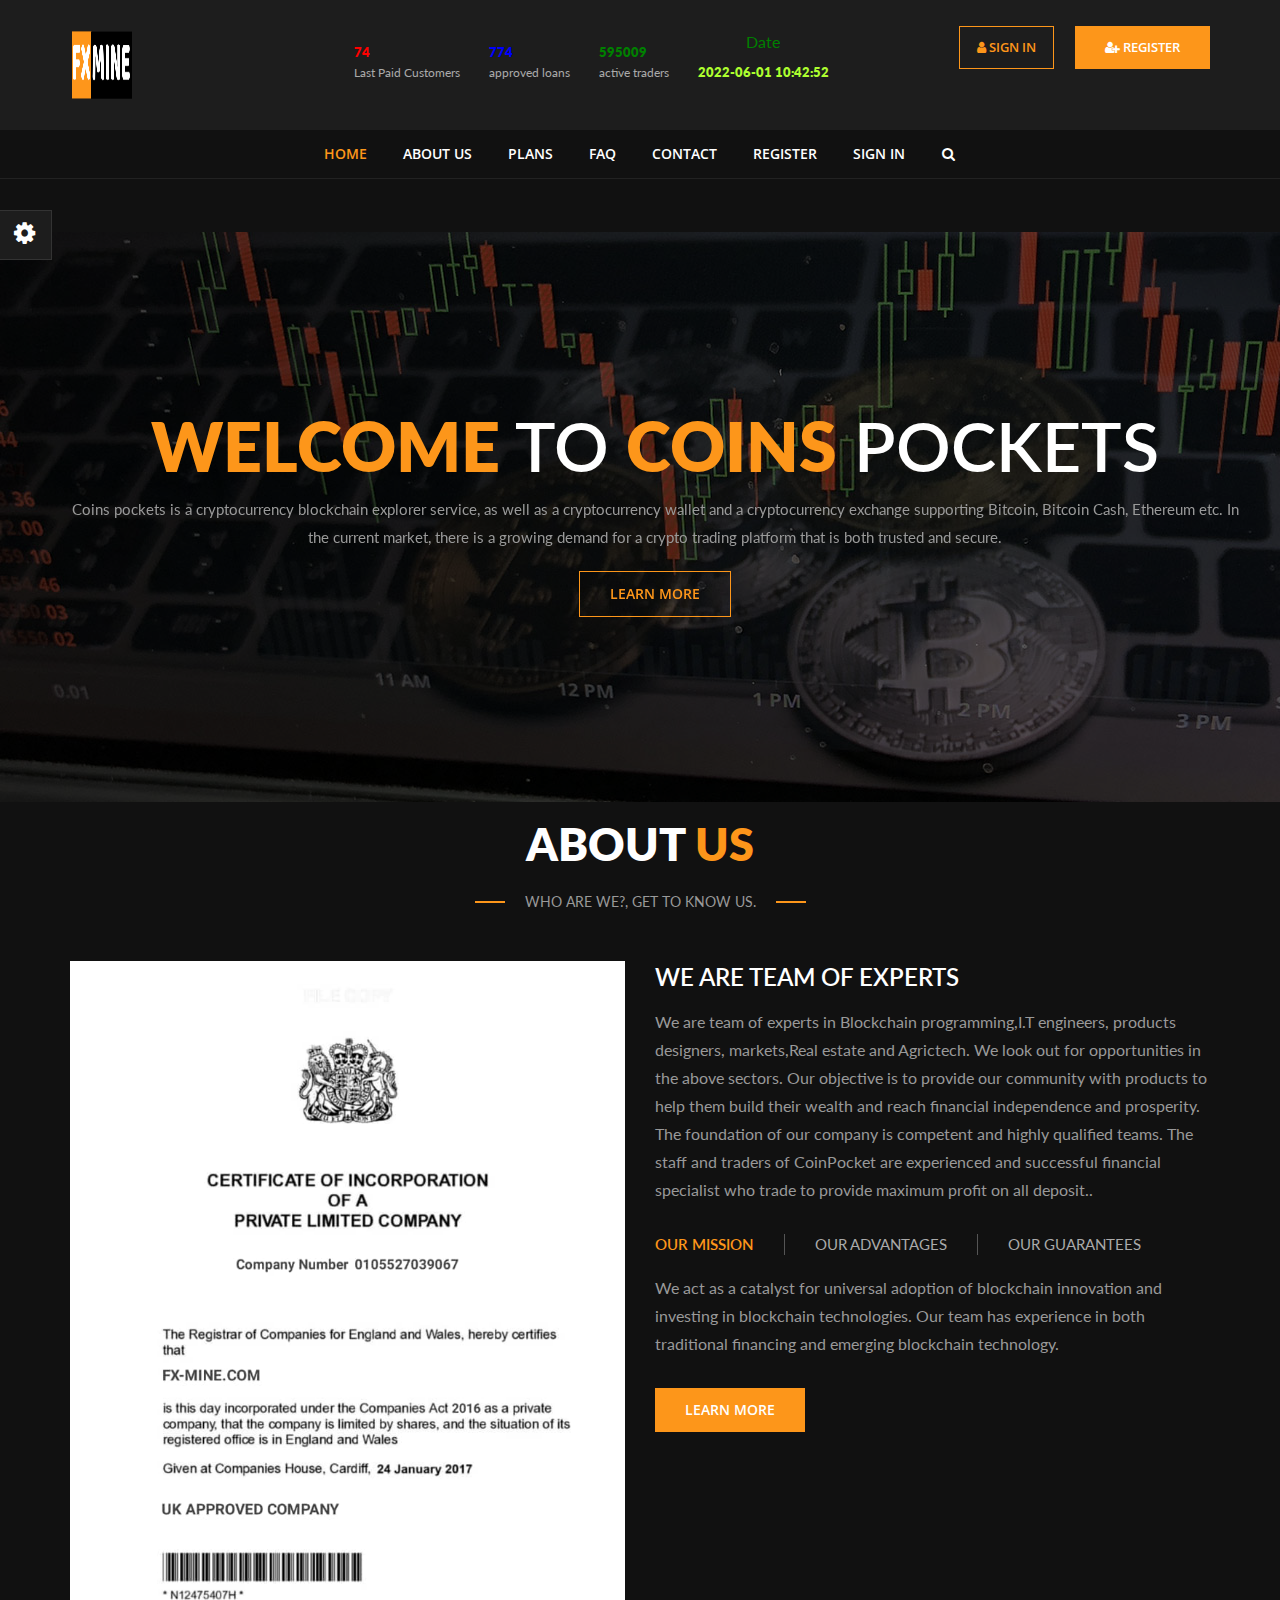
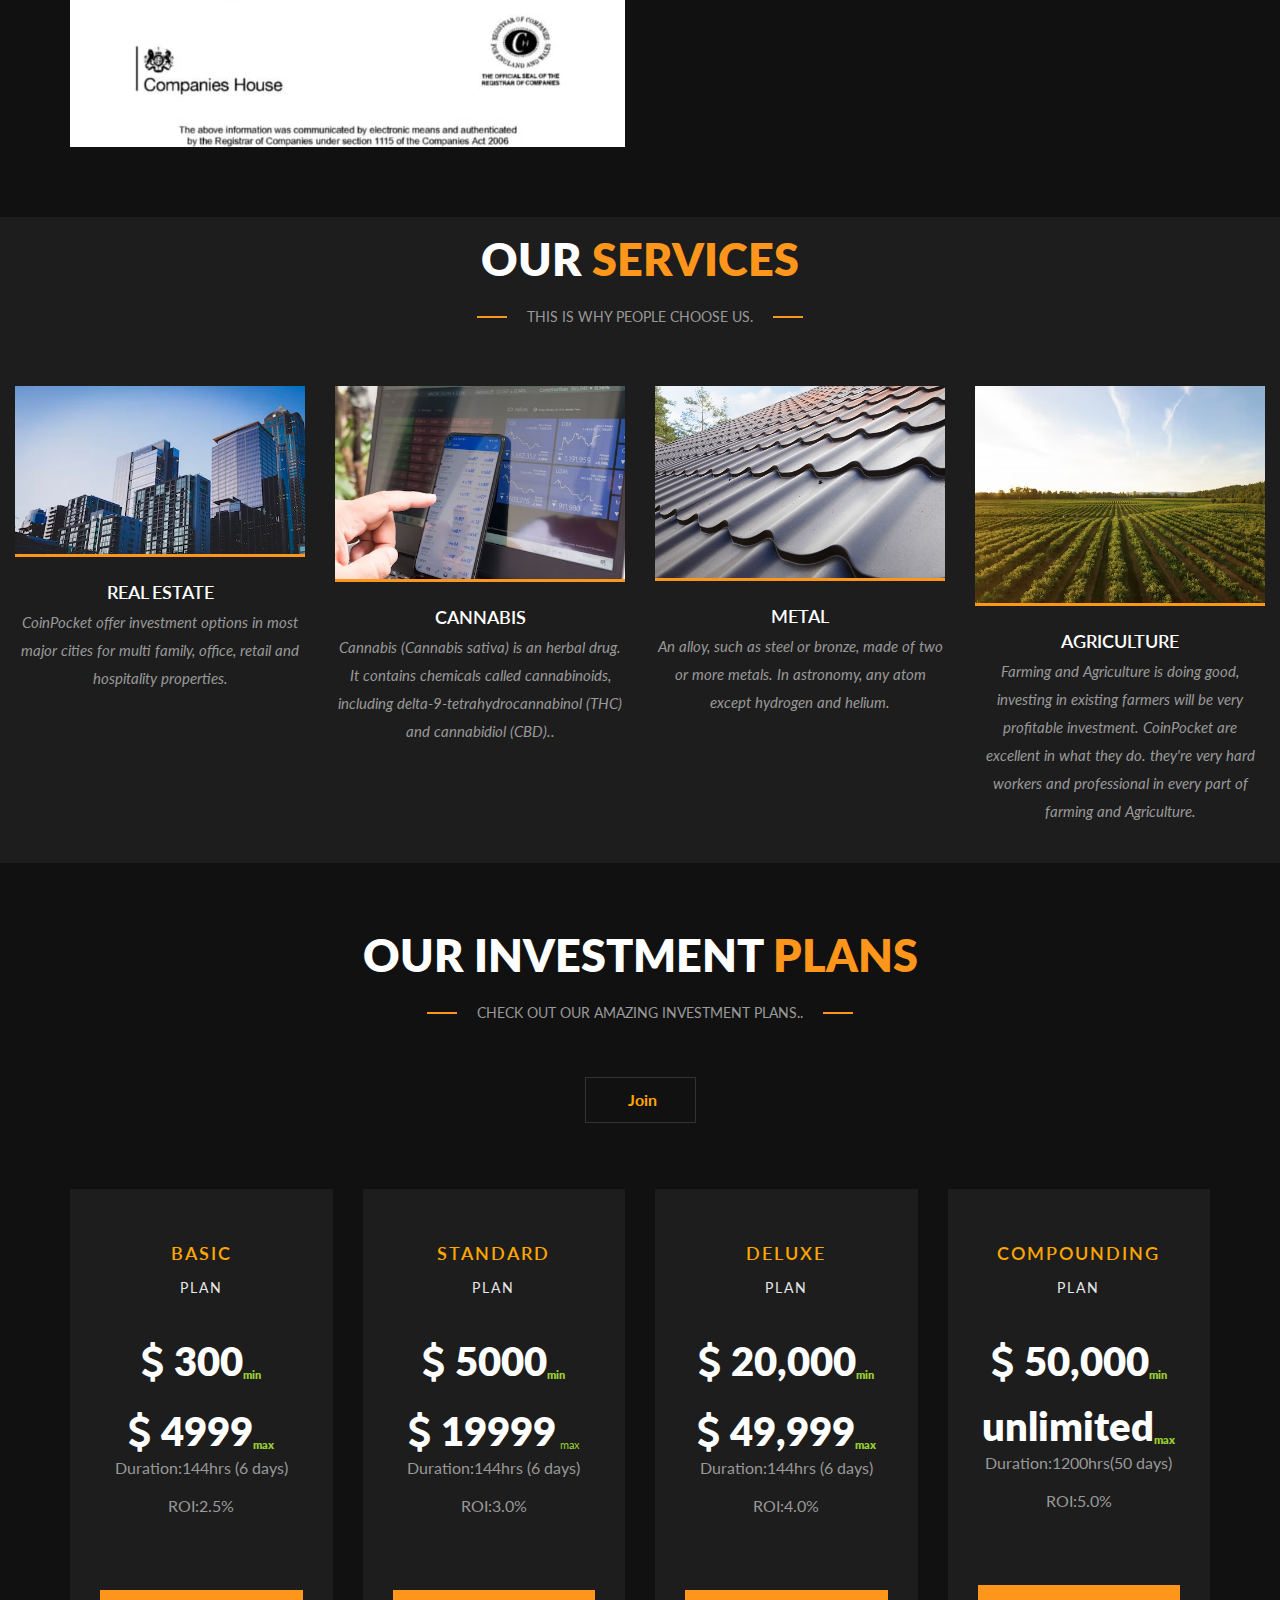
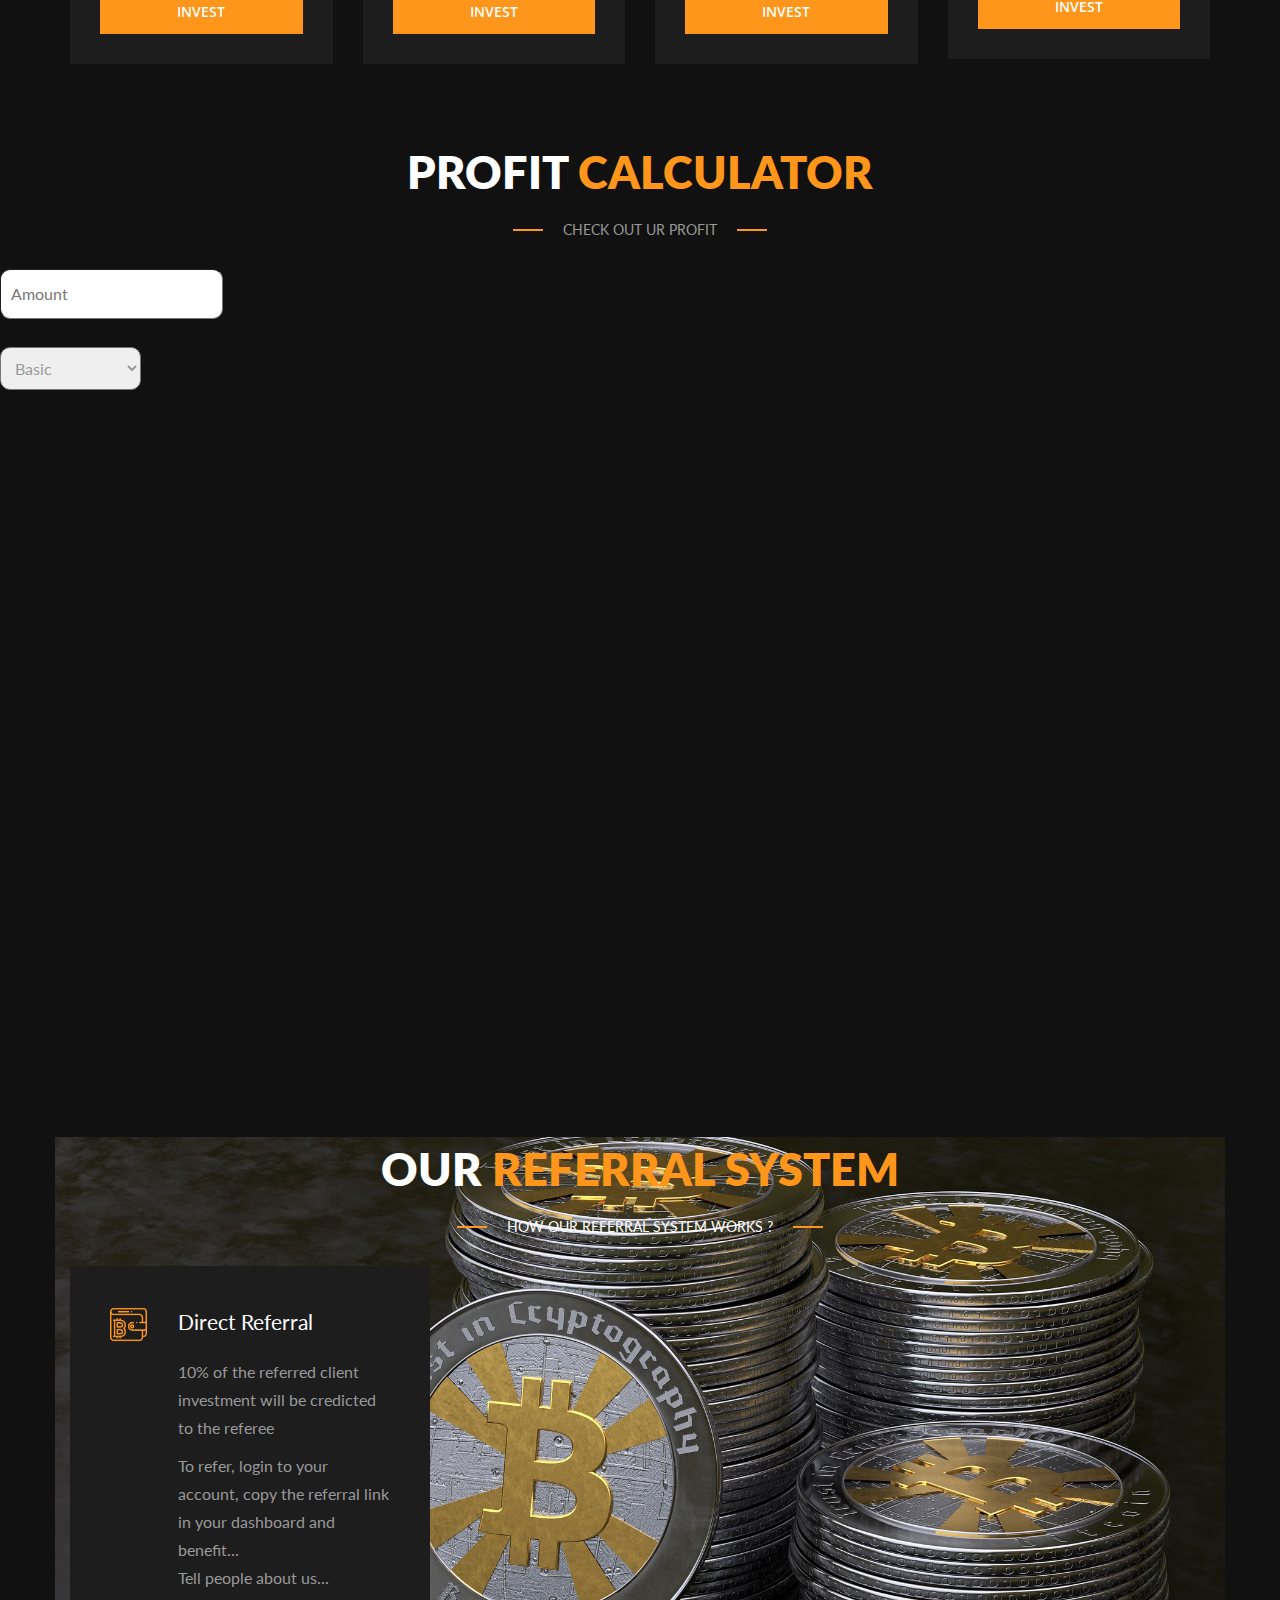
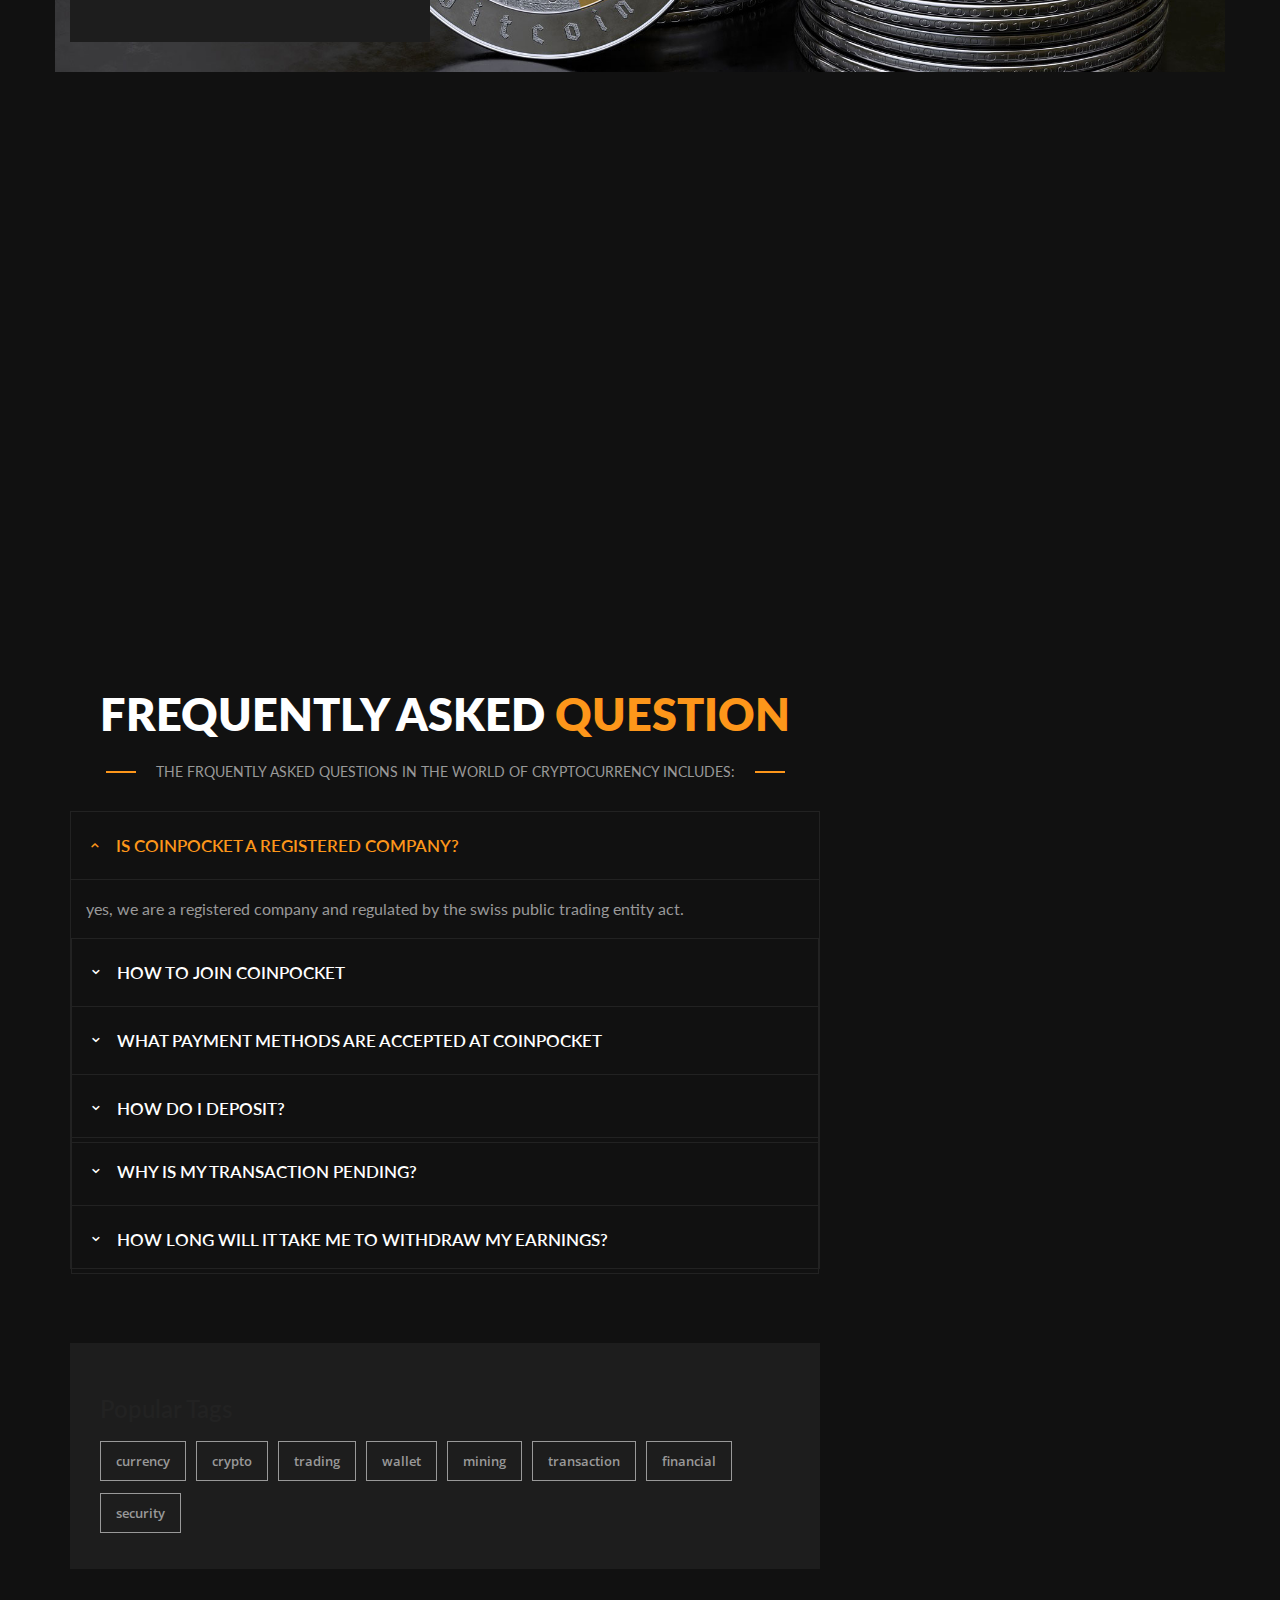
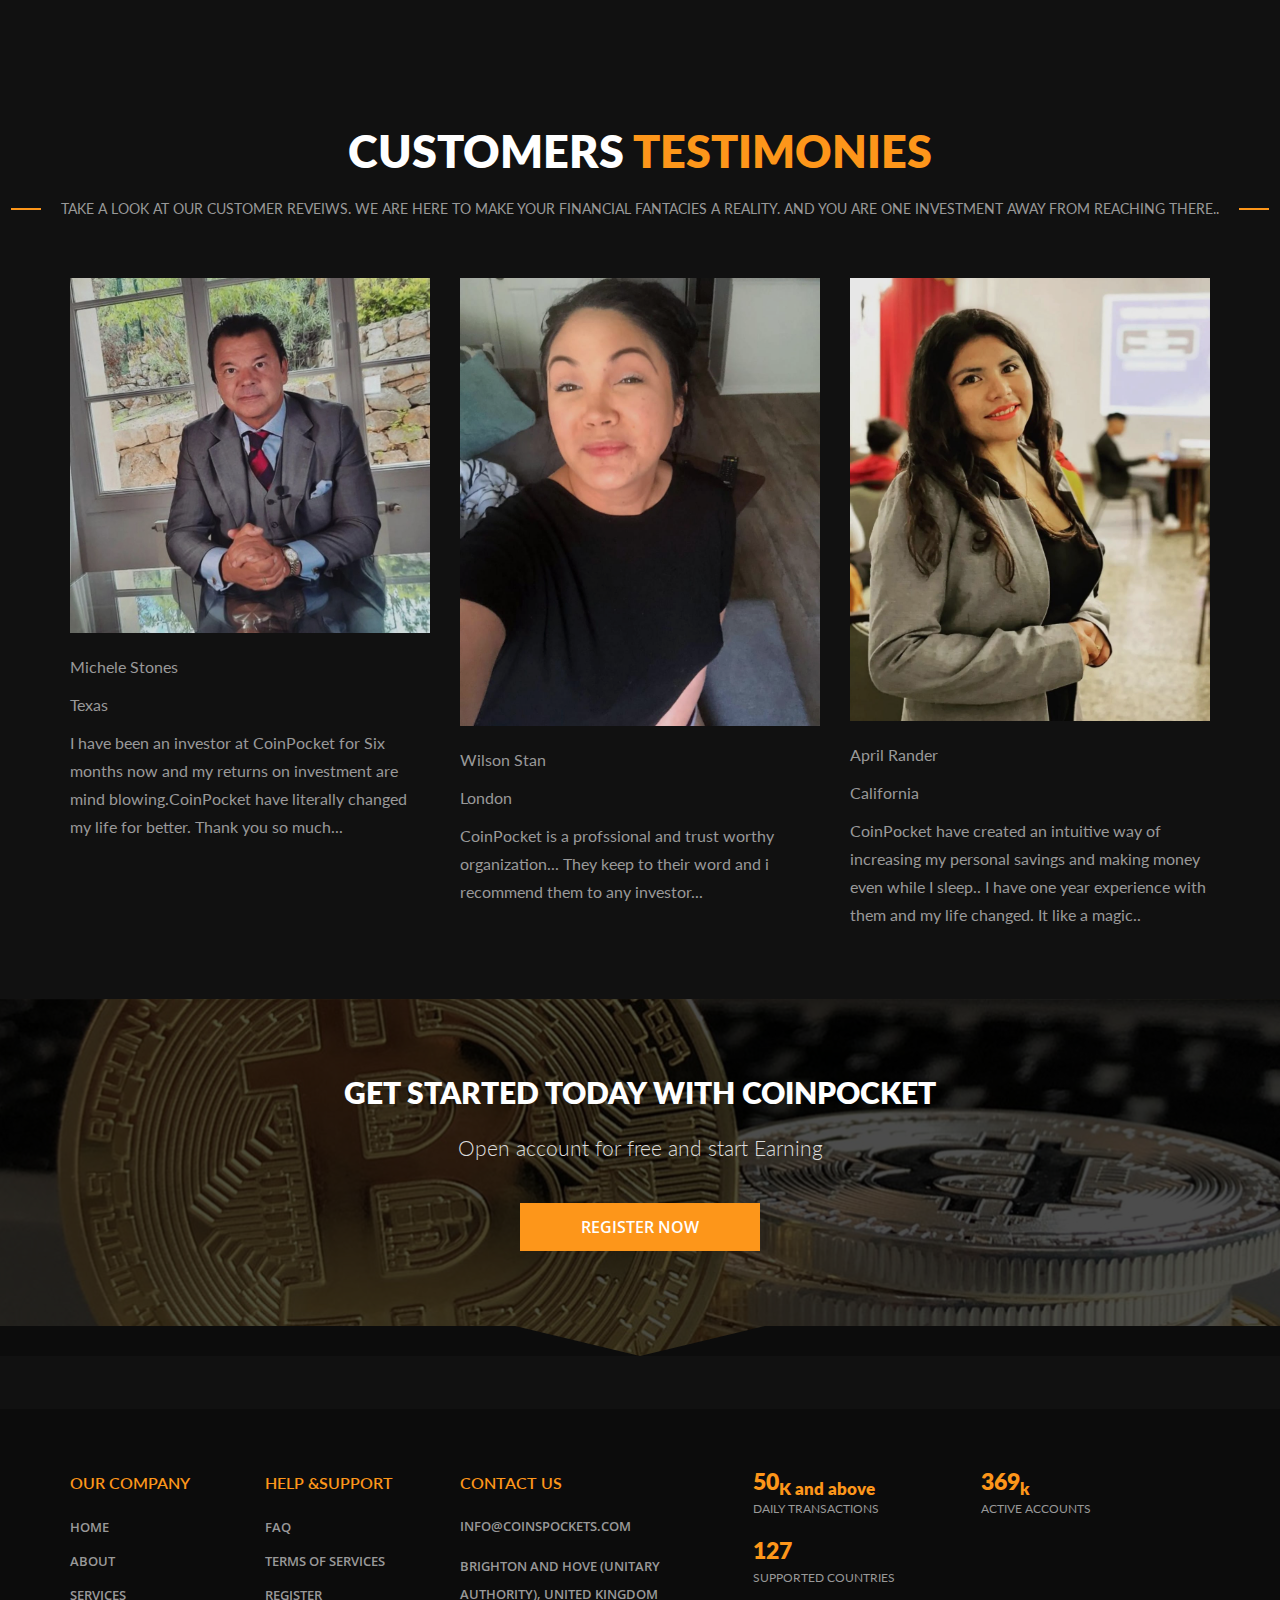
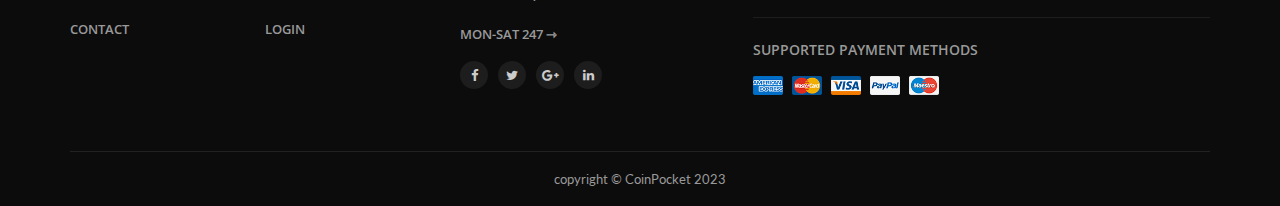
==== commit 3db4411a: "fixed excess" ====
--- a/index.html
+++ b/index.html
@@ -1,11 +1,20 @@
 <!DOCTYPE html>
 <html lang="en">
   <head>
+    <meta
+      name="description"
+      content="Coins pockets is a cryptocurrency blockchain explorer service, as well as a cryptocurrency wallet and a cryptocurrency exchange supporting Bitcoin, Bitcoin Cash, Ethereum etc. In the current market, there is a growing demand for a crypto trading platform that is both trusted and secure. Coins pockets have a built-in wallet feature that allows for easy mining of all crypto currencies, as well as high-tech trading bots and expert traders to assist with all kinds of trading.The most trusted & secure crypto Trading wallet.The furure of decentralization is here. Coins pocket wallet is a simple and decentralized wallet to keep your assets safe. Join 4 million+ glabal users now."
+    />
     <meta charset="utf-8" />
-    <title>
-      Fx-mine|Best Brokeage and Investment Platform to Grow your Income
-    </title>
+    <title>CoinsPockets |Best Mining Site</title>
     <meta name="viewport" content="width=device-width, initial-scale=1.0" />
+    <link
+      rel="stylesheet"
+      href="https://maxcdn.bootstrapcdn.com/bootstrap/3.3.7/css/bootstrap.min.css"
+      integrity="sha384-BVYiiSIFeK1dGmJRAkycuHAHRg32OmUcww7on3RYdg4Va+PmSTsz/K68vbdEjh4u"
+      crossorigin="anonymous"
+    />
+
     <!-- Favicon -->
     <link rel="shortcut icon" href="fx-home_files/20221119_074356.png" />
     <!-- Template CSS Files -->
@@ -344,7 +353,7 @@
           color: #f2d516;
         }
       </style>
-      
+
       <script type="text/javascript">
         var listCountries = [
           "Argentina",
@@ -471,16 +480,18 @@
                           );
                         }
                       </script>
-                      
                     </div>
                     <h3 class="slide-title">
                       <span>Welcome</span>
-                      to <span>Fx</span> mine<br />trade
+                      to <span>Coins</span> Pockets
                     </h3>
                     <p style="font-size: 15px">
-                      Many years of working and still paying.We Know What your
-                      Income &Saving Means to you, and that is why
-                      www.fx-mine.com investment is here to help you grow it.
+                      Coins pockets is a cryptocurrency blockchain explorer
+                      service, as well as a cryptocurrency wallet and a
+                      cryptocurrency exchange supporting Bitcoin, Bitcoin Cash,
+                      Ethereum etc. In the current market, there is a growing
+                      demand for a crypto trading platform that is both trusted
+                      and secure.
                     </p>
                     <p>
                       <a href="/?a=about" class="slider btn btn-primary"
@@ -500,13 +511,18 @@
                     <div class="slider-text text-center">
                       <h3 class="slide-title">
                         <span></span>
-                        www.fx-mine.com <br />
+                        CoinPocket <br />
                         You can <span>Trust</span>
                       </h3>
                       <p style="font-size: 15px">
-                        We are secured and trustworthy which gives us an edge
-                        above many other investment/broker experts.Enjoy our
-                        wealth of ROI and unbounded loans.
+                        Coins pockets have a built-in wallet feature that allows
+                        for easy mining of all crypto currencies, as well as
+                        high-tech trading bots and expert traders to assist with
+                        all kinds of trading.The most trusted & secure crypto
+                        Trading wallet.The future of decentralizaqtion is here.
+                        Coins pocket wallet is a simple and decentralized wallet
+                        to keep your assets safe. Join 4 million+ glabal users
+                        now.
                       </p>
                       <p></p>
                       <p>
@@ -579,9 +595,9 @@
                   Our objective is to provide our community with products to
                   help them build their wealth and reach financial independence
                   and prosperity. The foundation of our company is competent and
-                  highly qualified teams. The staff and traders of Fx-mine are
-                  experienced and successful financial specialist who trade to
-                  provide maximum profit on all deposit..
+                  highly qualified teams. The staff and traders of CoinPocket
+                  are experienced and successful financial specialist who trade
+                  to provide maximum profit on all deposit..
                 </p>
                 <ul class="nav nav-tabs">
                   <li class="active">
@@ -663,8 +679,9 @@
                   <div class="team-member-caption social-icons">
                     <h4>Real Estate</h4>
                     <p>
-                      Fx-mine offer investment options in most major cities for
-                      multi family, office, retail and hospitality properties.
+                      CoinPocket offer investment options in most major cities
+                      for multi family, office, retail and hospitality
+                      properties.
                     </p>
                   </div>
                   <!-- Team Member Details Ends -->
@@ -733,8 +750,8 @@
                     <p>
                       Farming and Agriculture is doing good, investing in
                       existing farmers will be very profitable investment.
-                      Fx-mine are excellent in what they do. they're very hard
-                      workers and professional in every part of farming and
+                      CoinPocket are excellent in what they do. they're very
+                      hard workers and professional in every part of farming and
                       Agriculture.
                     </p>
                   </div>
@@ -1032,775 +1049,734 @@
             <p>Check out Ur Profit</p>
           </div>
         </div>
-        <!DOCTYPE html>
-        <html lang="en">
-          <head>
-            <meta charset="UTF-8" />
-            <meta http-equiv="X-UA-Compatible" content="IE=edge" />
-            <meta
-              name="viewport"
-              content="width=device-width, initial-scale=1.0"
-            />
-            <title>Document</title>
-          </head>
-          <body>
-            <input
-              type="amount"
-              placeholder="Amount"
-              id="amount"
-              style="padding: 10px; border-radius: 10px; border-width: 1px"
-            />
-            <br />
-            <br />
-            <div class="calculateRate"></div>
-            <select
-              name="rates"
-              id="rates"
-              style="padding: 10px; border-radius: 10px; border-width: 1px"
-            >
-              <option value="12">Basic</option>
-              <option value="15">Standard</option>
-              <option value="18">Deluxe</option>
-              <option value="175">Compounding</option>
-            </select>
-            <script>
-              const ratesRef = document.querySelector("#rates");
-              const amountRef = document.querySelector("#amount");
-              amountRef.addEventListener("input", (e) => {
-                calculateRate(e.target.value, ratesRef.value);
-              });
-
-              ratesRef.addEventListener("change", (e) => {
-                calculateRate(amountRef.value, e.target.value);
-              });
-
-              function calculateRate(amount, ratePercent) {
-                document.querySelector(".calculateRate").innerHTML =
-                  (+ratePercent * amount) / 100;
-              }
-            </script>
-            <iframe
-              src="https://widget.coinlib.io/widget?type=full_v2&amp;theme=dark&amp;cnt=10&amp;pref_coin_id=1505&amp;graph=yes"
-              width="100%"
-              height="649px"
-              scrolling="auto"
-              marginwidth="0"
-              marginheight="0"
-              frameborder="0"
-              border="0"
-              style="border: 0; margin: 0; padding: 0"
-            ></iframe>
-            <!-- Referral Starts -->
-            <section class="services">
-              <div
-                class="container"
-                style="
-                  background: url('fx-home_files/404.jpg');
-                  background-repeat: no-repeat;
-                  background-position: center;
-                  background-size: cover;
-                "
-              >
-                <div class="row text-center">
-                  <h2 class="title-head">Our <span>Referral system</span></h2>
-                  <div class="title-head-subtitle">
-                    <p style="color: #fff">How Our Referral System Works ?</p>
-                  </div>
-                </div>
-                <!--  <div>
+
+        <input
+          type="amount"
+          placeholder="Amount"
+          id="amount"
+          style="padding: 10px; border-radius: 10px; border-width: 1px"
+        />
+        <br />
+        <br />
+        <div class="calculateRate"></div>
+        <select
+          name="rates"
+          id="rates"
+          style="padding: 10px; border-radius: 10px; border-width: 1px"
+        >
+          <option value="12">Basic</option>
+          <option value="15">Standard</option>
+          <option value="18">Deluxe</option>
+          <option value="175">Compounding</option>
+        </select>
+        <script>
+          const ratesRef = document.querySelector("#rates");
+          const amountRef = document.querySelector("#amount");
+          amountRef.addEventListener("input", (e) => {
+            calculateRate(e.target.value, ratesRef.value);
+          });
+
+          ratesRef.addEventListener("change", (e) => {
+            calculateRate(amountRef.value, e.target.value);
+          });
+
+          function calculateRate(amount, ratePercent) {
+            document.querySelector(".calculateRate").innerHTML =
+              (+ratePercent * amount) / 100;
+          }
+        </script>
+        <iframe
+          src="https://widget.coinlib.io/widget?type=full_v2&amp;theme=dark&amp;cnt=10&amp;pref_coin_id=1505&amp;graph=yes"
+          width="100%"
+          height="649px"
+          scrolling="auto"
+          marginwidth="0"
+          marginheight="0"
+          frameborder="0"
+          border="0"
+          style="border: 0; margin: 0; padding: 0"
+        ></iframe>
+        <!-- Referral Starts -->
+        <section class="services">
+          <div
+            class="container"
+            style="
+              background: url('fx-home_files/404.jpg');
+              background-repeat: no-repeat;
+              background-position: center;
+              background-size: cover;
+            "
+          >
+            <div class="row text-center">
+              <h2 class="title-head">Our <span>Referral system</span></h2>
+              <div class="title-head-subtitle">
+                <p style="color: #fff">How Our Referral System Works ?</p>
+              </div>
+            </div>
+            <!--  <div>
                     <img src="fx-home_files/bg-quote.jpg" >
                 </div> -->
-                <div class="row">
-                  <!-- Service Box Starts -->
-                  <div class="col-md-4 service-box">
-                    <div>
-                      <img
-                        id="download-bitcoin"
-                        src="fx-home_files/download-bitcoin.png"
-                        alt="download bitcoin"
-                      />
-                      <div class="service-box-content">
-                        <h3>Direct Referral</h3>
-                        <p>
-                          10% of the referred client investment will be
-                          credicted to the referee
-                        </p>
-                        <p>
-                          To refer, login to your account, copy the referral
-                          link in your dashboard and benefit... <br />Tell
-                          people about us...
-                        </p>
+            <div class="row">
+              <!-- Service Box Starts -->
+              <div class="col-md-4 service-box">
+                <div>
+                  <img
+                    id="download-bitcoin"
+                    src="fx-home_files/download-bitcoin.png"
+                    alt="download bitcoin"
+                  />
+                  <div class="service-box-content">
+                    <h3>Direct Referral</h3>
+                    <p>
+                      10% of the referred client investment will be credicted to
+                      the referee
+                    </p>
+                    <p>
+                      To refer, login to your account, copy the referral link in
+                      your dashboard and benefit... <br />Tell people about
+                      us...
+                    </p>
+                  </div>
+                </div>
+              </div>
+            </div>
+          </div>
+        </section>
+        <!-- Referral Ends -->
+        <section style="padding-top: 40px; padding-bottom: 20px">
+          <div class="container">
+            <!-- TradingView Widget BEGIN -->
+            <div
+              class="tradingview-widget-container"
+              style="width: 100%; height: 400px"
+            >
+              <iframe
+                scrolling="no"
+                allowtransparency="true"
+                frameborder="0"
+                src="https://s.tradingview.com/embed-widget/forex-heat-map/?locale=en#%7B%22width%22%3A%22100%25%22%2C%22height%22%3A400%2C%22currencies%22%3A%5B%22EUR%22%2C%22USD%22%2C%22JPY%22%2C%22GBP%22%2C%22CHF%22%2C%22AUD%22%2C%22CAD%22%2C%22NZD%22%2C%22CNY%22%5D%2C%22isTransparent%22%3Afalse%2C%22colorTheme%22%3A%22light%22%2C%22utm_source%22%3A%22binaryfunds.org%22%2C%22utm_medium%22%3A%22widget%22%2C%22utm_campaign%22%3A%22forex-heat-map%22%7D"
+                style="box-sizing: border-box; height: 400px; width: 100%"
+              ></iframe>
+              <style>
+                .tradingview-widget-copyright {
+                  font-size: 13px !important;
+                  line-height: 32px !important;
+                  text-align: center !important;
+                  vertical-align: middle !important;
+                  font-family: "Trebuchet MS", Arial, sans-serif !important;
+                  color: #9db2bd !important;
+                }
+
+                .tradingview-widget-copyright .blue-text {
+                  color: #2962ff !important;
+                }
+
+                .tradingview-widget-copyright a {
+                  text-decoration: none !important;
+                  color: #9db2bd !important;
+                }
+
+                .tradingview-widget-copyright a:visited {
+                  color: #9db2bd !important;
+                }
+
+                .tradingview-widget-copyright a:hover .blue-text {
+                  color: #1e53e5 !important;
+                }
+
+                .tradingview-widget-copyright a:active .blue-text {
+                  color: #1848cc !important;
+                }
+
+                .tradingview-widget-copyright a:visited .blue-text {
+                  color: #2962ff !important;
+                }
+              </style>
+            </div>
+            <!-- TradingView Widget END -->
+          </div>
+        </section>
+        <!-- Section FAQ Starts -->
+        <section class="faq">
+          <div class="container">
+            <div class="row">
+              <div class="col-xs-12 col-md-8">
+                <!-- Panel Group Starts -->
+                <div class="panel-group" id="accordion">
+                  <!-- Section Title Starts -->
+                  <div class="row text-center">
+                    <h2 class="title-head">
+                      Frequently asked <span>Question</span>
+                    </h2>
+                    <div class="title-head-subtitle">
+                      <p>
+                        The frquently asked questions in the world of
+                        cryptocurrency includes:
+                      </p>
+                    </div>
+                  </div>
+                  <!-- Section Title Ends -->
+                  <!-- Panel Starts -->
+                  <div class="panel panel-default">
+                    <!-- Panel Heading Starts -->
+                    <div class="panel-heading">
+                      <h4 class="panel-title">
+                        <a
+                          data-toggle="collapse"
+                          data-parent="#accordion"
+                          href="#collapse1"
+                          >Is CoinPocket a registered company?</a
+                        >
+                      </h4>
+                    </div>
+                    <!-- Panel Heading Ends -->
+                    <!-- Panel Content Starts -->
+                    <div id="collapse1" class="panel-collapse collapse in">
+                      <div class="panel-body">
+                        yes, we are a registered company and regulated by the
+                        swiss public trading entity act.
+
+                        <!-- Panel Content Starts -->
                       </div>
-                    </div>
-                  </div>
-                </div>
-              </div>
-            </section>
-            <!-- Referral Ends -->
-            <section style="padding-top: 40px; padding-bottom: 20px">
-              <div class="container">
-                <!-- TradingView Widget BEGIN -->
-                <div
-                  class="tradingview-widget-container"
-                  style="width: 100%; height: 400px"
-                >
-                  <iframe
-                    scrolling="no"
-                    allowtransparency="true"
-                    frameborder="0"
-                    src="https://s.tradingview.com/embed-widget/forex-heat-map/?locale=en#%7B%22width%22%3A%22100%25%22%2C%22height%22%3A400%2C%22currencies%22%3A%5B%22EUR%22%2C%22USD%22%2C%22JPY%22%2C%22GBP%22%2C%22CHF%22%2C%22AUD%22%2C%22CAD%22%2C%22NZD%22%2C%22CNY%22%5D%2C%22isTransparent%22%3Afalse%2C%22colorTheme%22%3A%22light%22%2C%22utm_source%22%3A%22binaryfunds.org%22%2C%22utm_medium%22%3A%22widget%22%2C%22utm_campaign%22%3A%22forex-heat-map%22%7D"
-                    style="box-sizing: border-box; height: 400px; width: 100%"
-                  ></iframe>
-                  <style>
-                    .tradingview-widget-copyright {
-                      font-size: 13px !important;
-                      line-height: 32px !important;
-                      text-align: center !important;
-                      vertical-align: middle !important;
-                      font-family: "Trebuchet MS", Arial, sans-serif !important;
-                      color: #9db2bd !important;
-                    }
-
-                    .tradingview-widget-copyright .blue-text {
-                      color: #2962ff !important;
-                    }
-
-                    .tradingview-widget-copyright a {
-                      text-decoration: none !important;
-                      color: #9db2bd !important;
-                    }
-
-                    .tradingview-widget-copyright a:visited {
-                      color: #9db2bd !important;
-                    }
-
-                    .tradingview-widget-copyright a:hover .blue-text {
-                      color: #1e53e5 !important;
-                    }
-
-                    .tradingview-widget-copyright a:active .blue-text {
-                      color: #1848cc !important;
-                    }
-
-                    .tradingview-widget-copyright a:visited .blue-text {
-                      color: #2962ff !important;
-                    }
-                  </style>
-                </div>
-                <!-- TradingView Widget END -->
-              </div>
-            </section>
-            <!-- Section FAQ Starts -->
-            <section class="faq">
-              <div class="container">
-                <div class="row">
-                  <div class="col-xs-12 col-md-8">
-                    <!-- Panel Group Starts -->
-                    <div class="panel-group" id="accordion">
-                      <!-- Section Title Starts -->
-                      <div class="row text-center">
-                        <h2 class="title-head">
-                          Frequently asked <span>Question</span>
-                        </h2>
-                        <div class="title-head-subtitle">
-                          <p>
-                            The frquently asked questions in the world of
-                            cryptocurrency includes:
-                          </p>
-                        </div>
-                      </div>
-                      <!-- Section Title Ends -->
+                      <!-- Panel Ends -->
                       <!-- Panel Starts -->
                       <div class="panel panel-default">
                         <!-- Panel Heading Starts -->
                         <div class="panel-heading">
                           <h4 class="panel-title">
                             <a
+                              class="collapsed"
                               data-toggle="collapse"
                               data-parent="#accordion"
-                              href="#collapse1"
-                              >Is Fx-mine a registered company?</a
+                              href="#collapse2"
+                              >How to join CoinPocket</a
                             >
                           </h4>
                         </div>
                         <!-- Panel Heading Ends -->
                         <!-- Panel Content Starts -->
-                        <div id="collapse1" class="panel-collapse collapse in">
+                        <div id="collapse2" class="panel-collapse collapse">
                           <div class="panel-body">
-                            yes, we are a registered company and regulated by
-                            the swiss public trading entity act.
-
-                            <!-- Panel Content Starts -->
-                          </div>
-                          <!-- Panel Ends -->
-                          <!-- Panel Starts -->
-                          <div class="panel panel-default">
-                            <!-- Panel Heading Starts -->
-                            <div class="panel-heading">
-                              <h4 class="panel-title">
-                                <a
-                                  class="collapsed"
-                                  data-toggle="collapse"
-                                  data-parent="#accordion"
-                                  href="#collapse2"
-                                  >How to join Fx-mine</a
-                                >
-                              </h4>
-                            </div>
-                            <!-- Panel Heading Ends -->
-                            <!-- Panel Content Starts -->
-                            <div id="collapse2" class="panel-collapse collapse">
-                              <div class="panel-body">
-                                To get started with Fx-mine, you will navigate
-                                to sign-ups fill your details.... verify your
-                                email and login to your dashboard.
-                              </div>
-                            </div>
-                            <!-- Panel Content Starts -->
-                          </div>
-                          <!-- Panel Ends -->
-                          <!-- Panel Starts -->
-                          <div class="panel panel-default">
-                            <!-- Panel Heading Starts -->
-                            <div class="panel-heading">
-                              <h4 class="panel-title">
-                                <a
-                                  class="collapsed"
-                                  data-toggle="collapse"
-                                  data-parent="#accordion"
-                                  href="#collapse3"
-                                  >What payment methods are accepted at Fx-mine
-                                </a>
-                              </h4>
-                            </div>
-                            <!-- Panel Heading Ends -->
-                            <!-- Panel Content Starts -->
-                            <div id="collapse3" class="panel-collapse collapse">
-                              <div class="panel-body">
-                                Deposit and withdrawal are accepted through BTC
-                                (Bitcoin) USD
-                              </div>
-                            </div>
-                            <!-- Panel Content Starts -->
-                          </div>
-                          <!-- Panel Ends -->
-                          <!-- Panel Starts -->
-                          <div class="panel panel-default">
-                            <!-- Panel Heading Starts -->
-                            <div class="panel-heading">
-                              <h4 class="panel-title">
-                                <a
-                                  class="collapsed"
-                                  data-toggle="collapse"
-                                  data-parent="#accordion"
-                                  href="#collapse4"
-                                  >How do I deposit?</a
-                                >
-                              </h4>
-                            </div>
-                            <!-- Panel Heading Ends -->
-                            <!-- Panel Content Starts -->
-                            <div id="collapse4" class="panel-collapse collapse">
-                              <div class="panel-body">
-                                To deposit,you have to create an account with
-                                us,login to your dashboard and follow the easy
-                                steps to invest and earn as well. To start:
-                                <a href="register.html">register</a>
-                              </div>
-                            </div>
-                            <!-- Panel Content Starts -->
+                            To get started with CoinPocket, you will navigate to
+                            sign-ups fill your details.... verify your email and
+                            login to your dashboard.
                           </div>
                         </div>
-                        <!-- Panel Ends -->
-                        <!-- Panel Starts -->
-                        <div class="panel panel-default">
-                          <!-- Panel Heading Starts -->
-                          <div class="panel-heading">
-                            <h4 class="panel-title">
-                              <a
-                                class="collapsed"
-                                data-toggle="collapse"
-                                data-parent="#accordion"
-                                href="#collapse6"
-                                >Why is my transaction Pending?</a
-                              >
-                            </h4>
+                        <!-- Panel Content Starts -->
+                      </div>
+                      <!-- Panel Ends -->
+                      <!-- Panel Starts -->
+                      <div class="panel panel-default">
+                        <!-- Panel Heading Starts -->
+                        <div class="panel-heading">
+                          <h4 class="panel-title">
+                            <a
+                              class="collapsed"
+                              data-toggle="collapse"
+                              data-parent="#accordion"
+                              href="#collapse3"
+                              >What payment methods are accepted at CoinPocket
+                            </a>
+                          </h4>
+                        </div>
+                        <!-- Panel Heading Ends -->
+                        <!-- Panel Content Starts -->
+                        <div id="collapse3" class="panel-collapse collapse">
+                          <div class="panel-body">
+                            Deposit and withdrawal are accepted through BTC
+                            (Bitcoin) USD
                           </div>
-                          <!-- Panel Heading Ends -->
-                          <!-- Panel Content Starts -->
-                          <div id="collapse6" class="panel-collapse collapse">
-                            <div class="panel-body">
-                              For pending transactions, contact us imediately @
-                              <a href="/?a=support">contact</a>
-                              and your issues will be rectified Asap..
-                            </div>
+                        </div>
+                        <!-- Panel Content Starts -->
+                      </div>
+                      <!-- Panel Ends -->
+                      <!-- Panel Starts -->
+                      <div class="panel panel-default">
+                        <!-- Panel Heading Starts -->
+                        <div class="panel-heading">
+                          <h4 class="panel-title">
+                            <a
+                              class="collapsed"
+                              data-toggle="collapse"
+                              data-parent="#accordion"
+                              href="#collapse4"
+                              >How do I deposit?</a
+                            >
+                          </h4>
+                        </div>
+                        <!-- Panel Heading Ends -->
+                        <!-- Panel Content Starts -->
+                        <div id="collapse4" class="panel-collapse collapse">
+                          <div class="panel-body">
+                            To deposit,you have to create an account with
+                            us,login to your dashboard and follow the easy steps
+                            to invest and earn as well. To start:
+                            <a href="register.html">register</a>
                           </div>
-                          <!-- Panel Content Starts -->
                         </div>
-                        <!-- Panel Ends -->
-                        <!-- Panel Starts -->
-                        <div class="panel panel-default">
-                          <!-- Panel Heading Starts -->
-                          <div class="panel-heading">
-                            <h4 class="panel-title">
-                              <a
-                                class="collapsed"
-                                data-toggle="collapse"
-                                data-parent="#accordion"
-                                href="#collapse7"
-                                >How Long Will it take me to withdraw My
-                                earnings?</a
-                              >
-                            </h4>
-                          </div>
-                          <!-- Panel Heading Ends -->
-                          <!-- Panel Content Starts -->
-                          <div id="collapse7" class="panel-collapse collapse">
-                            <div class="panel-body">
-                              In Fx-mine withdrawal interval is after 6 days of
-                              your investment. You will always have continues
-                              withdrawal as long as you have active investment
-                              in the system.<a href="/?a=services"></a>
-                            </div>
-                          </div>
-                          <!-- Panel Content Starts -->
+                        <!-- Panel Content Starts -->
+                      </div>
+                    </div>
+                    <!-- Panel Ends -->
+                    <!-- Panel Starts -->
+                    <div class="panel panel-default">
+                      <!-- Panel Heading Starts -->
+                      <div class="panel-heading">
+                        <h4 class="panel-title">
+                          <a
+                            class="collapsed"
+                            data-toggle="collapse"
+                            data-parent="#accordion"
+                            href="#collapse6"
+                            >Why is my transaction Pending?</a
+                          >
+                        </h4>
+                      </div>
+                      <!-- Panel Heading Ends -->
+                      <!-- Panel Content Starts -->
+                      <div id="collapse6" class="panel-collapse collapse">
+                        <div class="panel-body">
+                          For pending transactions, contact us imediately @
+                          <a href="/?a=support">contact</a>
+                          and your issues will be rectified Asap..
                         </div>
-                        <!-- Panel Ends -->
                       </div>
-                      <!-- Panel Group Ends -->
+                      <!-- Panel Content Starts -->
                     </div>
-                    <!-- Tags Widget Starts -->
-                    <div class="widget widget-tags">
-                      <h3 class="widget-title">Popular Tags</h3>
-                      <ul class="unstyled clearfix">
+                    <!-- Panel Ends -->
+                    <!-- Panel Starts -->
+                    <div class="panel panel-default">
+                      <!-- Panel Heading Starts -->
+                      <div class="panel-heading">
+                        <h4 class="panel-title">
+                          <a
+                            class="collapsed"
+                            data-toggle="collapse"
+                            data-parent="#accordion"
+                            href="#collapse7"
+                            >How Long Will it take me to withdraw My
+                            earnings?</a
+                          >
+                        </h4>
+                      </div>
+                      <!-- Panel Heading Ends -->
+                      <!-- Panel Content Starts -->
+                      <div id="collapse7" class="panel-collapse collapse">
+                        <div class="panel-body">
+                          In CoinPocket withdrawal interval is after 6 days of
+                          your investment. You will always have continues
+                          withdrawal as long as you have active investment in
+                          the system.<a href="/?a=services"></a>
+                        </div>
+                      </div>
+                      <!-- Panel Content Starts -->
+                    </div>
+                    <!-- Panel Ends -->
+                  </div>
+                  <!-- Panel Group Ends -->
+                </div>
+                <!-- Tags Widget Starts -->
+                <div class="widget widget-tags">
+                  <h3 class="widget-title">Popular Tags</h3>
+                  <ul class="unstyled clearfix">
+                    <li>
+                      <a href="#">currency</a>
+                    </li>
+                    <li>
+                      <a href="#">crypto</a>
+                    </li>
+                    <li>
+                      <a href="#">trading</a>
+                    </li>
+                    <li>
+                      <a href="#">wallet</a>
+                    </li>
+                    <li>
+                      <a href="#">mining</a>
+                    </li>
+                    <li>
+                      <a href="#">transaction</a>
+                    </li>
+                    <li>
+                      <a href="#">financial</a>
+                    </li>
+                    <li>
+                      <a href="#">security</a>
+                    </li>
+                  </ul>
+                </div>
+                <!-- Tags Widget Ends -->
+              </div>
+              <!-- Sidebar Ends -->
+            </div>
+          </div>
+        </section>
+        <!-- Section FAQ Ends -->
+        <!-- Call To Action Section Starts -->
+        <section class="blog">
+          <div class="container">
+            <!-- Section Title Starts -->
+            <div class="row text-center">
+              <h2 class="title-head">Customers <span>Testimonies</span></h2>
+              <div class="title-head-subtitle">
+                <p>
+                  Take a Look At Our Customer Reveiws. We Are here to make your
+                  Financial Fantacies a Reality. And you are one Investment Away
+                  from Reaching there..
+                </p>
+              </div>
+            </div>
+            <!-- Section Title Ends -->
+            <!-- Section Content Starts -->
+            <div class="row latest-posts-content">
+              <!-- Article Starts -->
+              <div class="col-sm-4 col-md-4 col-xs-12">
+                <div class="latest-post">
+                  <!-- Featured Image Starts -->
+                  <a>
+                    <img
+                      class="img-responsive"
+                      src="fx-home_files/michelle.jpg"
+                      alt="img"
+                    />
+                  </a>
+                  <!-- Featured Image Ends -->
+                  <!-- Article Content Starts -->
+                  <div class="post-body">
+                    <h4 class="post-title">
+                      <p>Michele Stones</p>
+                      <p>Texas</p>
+                    </h4>
+                    <div class="post-text">
+                      <p>
+                        I have been an investor at CoinPocket for Six months now
+                        and my returns on investment are mind blowing.CoinPocket
+                        have literally changed my life for better. Thank you so
+                        much...
+                      </p>
+                    </div>
+                  </div>
+                </div>
+              </div>
+              <!-- Article Ends -->
+              <!-- Article Starts -->
+              <div class="col-sm-4 col-md-4 col-xs-12">
+                <div class="latest-post">
+                  <!-- Featured Image Starts -->
+                  <a href="/?a=news">
+                    <img
+                      class="img-responsive"
+                      src="fx-home_files/wilston.jpg"
+                      alt="img"
+                    />
+                  </a>
+                  <!-- Featured Image Ends -->
+                  <!-- Article Content Starts -->
+                  <div class="post-body">
+                    <h4 class="post-title">
+                      <p>Wilson Stan</p>
+                      <p>London</p>
+                    </h4>
+                    <div class="post-text">
+                      <p>
+                        CoinPocket is a profssional and trust worthy
+                        organization... They keep to their word and i recommend
+                        them to any investor...
+                      </p>
+                    </div>
+                  </div>
+                </div>
+              </div>
+              <!-- Article Ends -->
+              <!-- Article Start -->
+              <div class="col-sm-4 col-md-4 col-xs-12">
+                <div class="latest-post">
+                  <!-- Featured Image Starts -->
+                  <a href="/?a=news">
+                    <img
+                      class="img-responsive"
+                      src="fx-home_files/april.jpg"
+                      alt="img"
+                    />
+                  </a>
+                  <!-- Featured Image Ends -->
+                  <!-- Article Content Starts -->
+                  <div class="post-body">
+                    <h4 class="post-title">
+                      <p>April Rander</p>
+                      <p>California</p>
+                    </h4>
+                    <div class="post-text">
+                      <p>
+                        CoinPocket have created an intuitive way of increasing
+                        my personal savings and making money even while I
+                        sleep.. I have one year experience with them and my life
+                        changed. It like a magic..
+                      </p>
+                    </div>
+                  </div>
+                </div>
+              </div>
+            </div>
+            <!-- Section Content Ends -->
+          </div>
+        </section>
+        <!-- Blog Section Ends -->
+        <!-- Call To Action Section Starts -->
+        <section class="call-action-all">
+          <div class="call-action-all-overlay">
+            <div class="container">
+              <div class="row">
+                <div class="col-xs-12">
+                  <!-- Call To Action Text Starts -->
+                  <div class="action-text">
+                    <h2>Get Started Today With CoinPocket</h2>
+                    <p class="lead">Open account for free and start Earning</p>
+                  </div>
+                  <!-- Call To Action Text Ends -->
+                  <!-- Call To Action Button Starts -->
+                  <p class="action-btn">
+                    <a class="btn btn-primary" href="/?a=signup"
+                      >Register Now</a
+                    >
+                  </p>
+                  <!-- Call To Action Button Ends -->
+                </div>
+              </div>
+            </div>
+          </div>
+        </section>
+        <!-- Call To Action Section Ends -->
+
+        <meta charset="utf-8" />
+        <title>1</title>
+        <meta name="viewport" content="width=device-width, initial-scale=1.0" />
+        <!-- Favicon -->
+        <link rel="shortcut icon" href="images/favicon.png" />
+        <!-- Template CSS Files -->
+        <link rel="stylesheet" href="fx-home_files/font-awesome.min.css" />
+        <link rel="stylesheet" href="fx-home_files/bootstrap.min.css" />
+        <link rel="stylesheet" href="fx-home_files/magnific-popup.css" />
+        <link rel="stylesheet" href="fx-home_files/select2.min.css" />
+        <link rel="stylesheet" href="fx-home_files/style.css" />
+        <link rel="stylesheet" href="fx-home_files/orange.css" />
+        <!-- Live Style Switcher - demo only -->
+        <link
+          rel="alternate stylesheet"
+          type="text/css"
+          title="orange"
+          href="fx-home_files/orange.css"
+        />
+        <link
+          rel="alternate stylesheet"
+          type="text/css"
+          title="green"
+          href="fx-home_files/green.css"
+        />
+        <link
+          rel="alternate stylesheet"
+          type="text/css"
+          title="blue"
+          href="fx-home_files/blue.css"
+        />
+        <link
+          rel="stylesheet"
+          type="text/css"
+          href="fx-home_files/styleswitcher.css"
+        />
+        <!-- Logo icon on the head -->
+        <link
+          rel="shortcut icon"
+          type="image/x-icon"
+          href="fx-home_files/strong-security.png"
+        />
+        <!--JS Files -->
+        <script src="fx-home_files/modernizr.js"></script>
+
+        <body>
+          <!-- Footer Starts -->
+          <div>
+            <!-- End header section -->
+            <iframe
+              src="https://widget.coinlib.io/widget?type=horizontal_v2&amp;theme=light&amp;pref_coin_id=1505&amp;invert_hover="
+              scrolling="auto"
+              marginwidth="0"
+              marginheight="0"
+              border="0"
+              style="border: 0; margin: 0; padding: 0"
+              frameborder="0"
+              height="45px"
+              width="100%"
+            ></iframe>
+            <!-- Start services section -->
+          </div>
+          <footer class="footer">
+            <!-- Footer Top Area Starts -->
+            <div class="top-footer">
+              <div class="container">
+                <div class="row">
+                  <!-- Footer Widget Starts -->
+                  <div class="col-sm-4 col-md-2">
+                    <h4>Our Company</h4>
+                    <div class="menu">
+                      <ul>
                         <li>
-                          <a href="#">currency</a>
+                          <a href="/?a=home">Home</a>
                         </li>
                         <li>
-                          <a href="#">crypto</a>
+                          <a href="/?a=about">About</a>
                         </li>
                         <li>
-                          <a href="#">trading</a>
+                          <a href="/?a=services">Services</a>
                         </li>
                         <li>
-                          <a href="#">wallet</a>
-                        </li>
-                        <li>
-                          <a href="#">mining</a>
-                        </li>
-                        <li>
-                          <a href="#">transaction</a>
-                        </li>
-                        <li>
-                          <a href="#">financial</a>
-                        </li>
-                        <li>
-                          <a href="#">security</a>
+                          <a href="/?a=support">Contact</a>
                         </li>
                       </ul>
                     </div>
-                    <!-- Tags Widget Ends -->
-                  </div>
-                  <!-- Sidebar Ends -->
-                </div>
-              </div>
-            </section>
-            <!-- Section FAQ Ends -->
-            <!-- Call To Action Section Starts -->
-            <section class="blog">
-              <div class="container">
-                <!-- Section Title Starts -->
-                <div class="row text-center">
-                  <h2 class="title-head">Customers <span>Testimonies</span></h2>
-                  <div class="title-head-subtitle">
-                    <p>
-                      Take a Look At Our Customer Reveiws. We Are here to make
-                      your Financial Fantacies a Reality. And you are one
-                      Investment Away from Reaching there..
-                    </p>
-                  </div>
-                </div>
-                <!-- Section Title Ends -->
-                <!-- Section Content Starts -->
-                <div class="row latest-posts-content">
-                  <!-- Article Starts -->
-                  <div class="col-sm-4 col-md-4 col-xs-12">
-                    <div class="latest-post">
-                      <!-- Featured Image Starts -->
-                      <a>
-                        <img
-                          class="img-responsive"
-                          src="fx-home_files/michelle.jpg"
-                          alt="img"
-                        />
-                      </a>
-                      <!-- Featured Image Ends -->
-                      <!-- Article Content Starts -->
-                      <div class="post-body">
-                        <h4 class="post-title">
-                          <p>Michele Stones</p>
-                          <p>Texas</p>
-                        </h4>
-                        <div class="post-text">
-                          <p>
-                            I have been an investor at Fx-mine for Six months
-                            now and my returns on investment are mind
-                            blowing.Fx-mine have literally changed my life for
-                            better. Thank you so much...
-                          </p>
-                        </div>
+                  </div>
+                  <!-- Footer Widget Ends -->
+                  <!-- Footer Widget Starts -->
+                  <div class="col-sm-4 col-md-2">
+                    <h4>Help &Support</h4>
+                    <div class="menu">
+                      <ul>
+                        <li>
+                          <a href="/?a=faq">FAQ</a>
+                        </li>
+                        <li>
+                          <a href="/?a=rules">Terms of Services</a>
+                        </li>
+                        <li>
+                          <a href="/?a=signup">Register</a>
+                        </li>
+                        <li>
+                          <a href="/?a=login">Login</a>
+                        </li>
+                      </ul>
+                    </div>
+                  </div>
+                  <!-- Footer Widget Ends -->
+                  <!-- Footer Widget Starts -->
+                  <div class="col-sm-4 col-md-3">
+                    <h4>Contact Us</h4>
+                    <div class="contacts">
+                      <div>
+                        <span>info@coinspockets.com</span>
+                      </div>
+                      <div>
+                        <span
+                          >Brighton and Hove (unitary authority), United
+                          Kingdom</span
+                        >
+                      </div>
+                      <div>
+                        <span>mon-sat 247 &#x21FE;</span>
                       </div>
                     </div>
-                  </div>
-                  <!-- Article Ends -->
-                  <!-- Article Starts -->
-                  <div class="col-sm-4 col-md-4 col-xs-12">
-                    <div class="latest-post">
-                      <!-- Featured Image Starts -->
-                      <a href="/?a=news">
-                        <img
-                          class="img-responsive"
-                          src="fx-home_files/wilston.jpg"
-                          alt="img"
-                        />
-                      </a>
-                      <!-- Featured Image Ends -->
-                      <!-- Article Content Starts -->
-                      <div class="post-body">
-                        <h4 class="post-title">
-                          <p>Wilson Stan</p>
-                          <p>London</p>
-                        </h4>
-                        <div class="post-text">
-                          <p>
-                            Fx-mine is a profssional and trust worthy
-                            organization... They keep to their word and i
-                            recommend them to any investor...
-                          </p>
-                        </div>
+                    <!-- Social Media Profiles Starts -->
+                    <div class="social-footer">
+                      <ul>
+                        <li>
+                          <a href="#" target="_blank">
+                            <i class="fa fa-facebook"></i>
+                          </a>
+                        </li>
+                        <li>
+                          <a href="#" target="_blank">
+                            <i class="fa fa-twitter"></i>
+                          </a>
+                        </li>
+                        <li>
+                          <a href="#" target="_blank">
+                            <i class="fa fa-google-plus"></i>
+                          </a>
+                        </li>
+                        <li>
+                          <a href="#" target="_blank">
+                            <i class="fa fa-linkedin"></i>
+                          </a>
+                        </li>
+                      </ul>
+                    </div>
+                    <!-- Social Media Profiles Ends -->
+                  </div>
+                  <!-- Footer Widget Ends -->
+                  <!-- Footer Widget Starts -->
+                  <div class="col-sm-12 col-md-5">
+                    <!-- Facts Starts -->
+                    <div class="facts-footer">
+                      <div>
+                        <h5>50<sub>K and above</sub></h5>
+                        <span>daily transactions</span>
+                      </div>
+                      <div>
+                        <h5>369<sub>k</sub></h5>
+                        <span>active accounts</span>
+                      </div>
+                      <div>
+                        <h5>127</h5>
+                        <span>supported countries</span>
                       </div>
                     </div>
-                  </div>
-                  <!-- Article Ends -->
-                  <!-- Article Start -->
-                  <div class="col-sm-4 col-md-4 col-xs-12">
-                    <div class="latest-post">
-                      <!-- Featured Image Starts -->
-                      <a href="/?a=news">
-                        <img
-                          class="img-responsive"
-                          src="fx-home_files/april.jpg"
-                          alt="img"
-                        />
-                      </a>
-                      <!-- Featured Image Ends -->
-                      <!-- Article Content Starts -->
-                      <div class="post-body">
-                        <h4 class="post-title">
-                          <p>April Rander</p>
-                          <p>California</p>
-                        </h4>
-                        <div class="post-text">
-                          <p>
-                            Fx-mine have created an intuitive way of increasing
-                            my personal savings and making money even while I
-                            sleep.. I have one year experience with them and my
-                            life changed. It like a magic..
-                          </p>
-                        </div>
-                      </div>
+                    <!-- Facts Ends -->
+                    <hr />
+                    <!-- Supported Payment Cards Logo Starts -->
+                    <div class="payment-logos">
+                      <h4 class="payment-title">supported payment methods</h4>
+                      <img
+                        src="fx-home_files/american-express.png"
+                        alt="american-express"
+                      />
+                      <img
+                        src="fx-home_files/mastercard.png"
+                        alt="mastercard"
+                      />
+                      <img src="fx-home_files/visa.png" alt="visa" />
+                      <img src="fx-home_files/paypal.png" alt="paypal" />
+                      <img
+                        class="last"
+                        src="fx-home_files/maestro.png"
+                        alt="maestro"
+                      />
                     </div>
-                  </div>
+                    <!-- Supported Payment Cards Logo Ends -->
+                  </div>
+                  <!-- Footer Widget Ends -->
                 </div>
-                <!-- Section Content Ends -->
-              </div>
-            </section>
-            <!-- Blog Section Ends -->
-            <!-- Call To Action Section Starts -->
-            <section class="call-action-all">
-              <div class="call-action-all-overlay">
-                <div class="container">
-                  <div class="row">
-                    <div class="col-xs-12">
-                      <!-- Call To Action Text Starts -->
-                      <div class="action-text">
-                        <h2>Get Started Today With www.fx-mine.com</h2>
-                        <p class="lead">
-                          Open account for free and start Earning
-                        </p>
-                      </div>
-                      <!-- Call To Action Text Ends -->
-                      <!-- Call To Action Button Starts -->
-                      <p class="action-btn">
-                        <a class="btn btn-primary" href="/?a=signup"
-                          >Register Now</a
-                        >
-                      </p>
-                      <!-- Call To Action Button Ends -->
-                    </div>
+              </div>
+            </div>
+            <!-- Footer Top Area Ends -->
+            <!-- Footer Bottom Area Starts -->
+            <div class="bottom-footer">
+              <div class="container">
+                <div class="row">
+                  <div class="col-xs-12">
+                    <!-- Copyright Text Starts -->
+                    <p class="text-center">copyright &copy CoinPocket 2023</p>
+                    <!-- Copyright Text Ends -->
                   </div>
                 </div>
               </div>
-            </section>
-            <!-- Call To Action Section Ends -->
-            <!DOCTYPE html>
-            <html lang="en">
-              <head>
-                <meta charset="utf-8" />
-                <title>1</title>
-                <meta
-                  name="viewport"
-                  content="width=device-width, initial-scale=1.0"
-                />
-                <!-- Favicon -->
-                <link rel="shortcut icon" href="images/favicon.png" />
-                <!-- Template CSS Files -->
-                <link
-                  rel="stylesheet"
-                  href="fx-home_files/font-awesome.min.css"
-                />
-                <link rel="stylesheet" href="fx-home_files/bootstrap.min.css" />
-                <link
-                  rel="stylesheet"
-                  href="fx-home_files/magnific-popup.css"
-                />
-                <link rel="stylesheet" href="fx-home_files/select2.min.css" />
-                <link rel="stylesheet" href="fx-home_files/style.css" />
-                <link rel="stylesheet" href="fx-home_files/orange.css" />
-                <!-- Live Style Switcher - demo only -->
-                <link
-                  rel="alternate stylesheet"
-                  type="text/css"
-                  title="orange"
-                  href="fx-home_files/orange.css"
-                />
-                <link
-                  rel="alternate stylesheet"
-                  type="text/css"
-                  title="green"
-                  href="fx-home_files/green.css"
-                />
-                <link
-                  rel="alternate stylesheet"
-                  type="text/css"
-                  title="blue"
-                  href="fx-home_files/blue.css"
-                />
-                <link
-                  rel="stylesheet"
-                  type="text/css"
-                  href="fx-home_files/styleswitcher.css"
-                />
-                <!-- Logo icon on the head -->
-                <link
-                  rel="shortcut icon"
-                  type="image/x-icon"
-                  href="fx-home_files/strong-security.png"
-                />
-                <!--JS Files -->
-                <script src="fx-home_files/modernizr.js"></script>
-              </head>
-              <body>
-                <!-- Footer Starts -->
-                <div>
-                  <!-- End header section -->
-                  <iframe
-                    src="https://widget.coinlib.io/widget?type=horizontal_v2&amp;theme=light&amp;pref_coin_id=1505&amp;invert_hover="
-                    scrolling="auto"
-                    marginwidth="0"
-                    marginheight="0"
-                    border="0"
-                    style="border: 0; margin: 0; padding: 0"
-                    frameborder="0"
-                    height="45px"
-                    width="100%"
-                  ></iframe>
-                  <!-- Start services section -->
-                </div>
-                <footer class="footer">
-                  <!-- Footer Top Area Starts -->
-                  <div class="top-footer">
-                    <div class="container">
-                      <div class="row">
-                        <!-- Footer Widget Starts -->
-                        <div class="col-sm-4 col-md-2">
-                          <h4>Our Company</h4>
-                          <div class="menu">
-                            <ul>
-                              <li>
-                                <a href="/?a=home">Home</a>
-                              </li>
-                              <li>
-                                <a href="/?a=about">About</a>
-                              </li>
-                              <li>
-                                <a href="/?a=services">Services</a>
-                              </li>
-                              <li>
-                                <a href="/?a=support">Contact</a>
-                              </li>
-                            </ul>
-                          </div>
-                        </div>
-                        <!-- Footer Widget Ends -->
-                        <!-- Footer Widget Starts -->
-                        <div class="col-sm-4 col-md-2">
-                          <h4>Help &Support</h4>
-                          <div class="menu">
-                            <ul>
-                              <li>
-                                <a href="/?a=faq">FAQ</a>
-                              </li>
-                              <li>
-                                <a href="/?a=rules">Terms of Services</a>
-                              </li>
-                              <li>
-                                <a href="/?a=signup">Register</a>
-                              </li>
-                              <li>
-                                <a href="/?a=login">Login</a>
-                              </li>
-                            </ul>
-                          </div>
-                        </div>
-                        <!-- Footer Widget Ends -->
-                        <!-- Footer Widget Starts -->
-                        <div class="col-sm-4 col-md-3">
-                          <h4>Contact Us</h4>
-                          <div class="contacts">
-                            <div>
-                              <span>Support@www.fx-mine.com</span>
-                            </div>
-                            <div>
-                              <span
-                                >Brighton and Hove (unitary authority), United
-                                Kingdom</span
-                              >
-                            </div>
-                            <div>
-                              <span>mon-sat 247 &#x21FE;</span>
-                            </div>
-                          </div>
-                          <!-- Social Media Profiles Starts -->
-                          <div class="social-footer">
-                            <ul>
-                              <li>
-                                <a href="#" target="_blank">
-                                  <i class="fa fa-facebook"></i>
-                                </a>
-                              </li>
-                              <li>
-                                <a href="#" target="_blank">
-                                  <i class="fa fa-twitter"></i>
-                                </a>
-                              </li>
-                              <li>
-                                <a href="#" target="_blank">
-                                  <i class="fa fa-google-plus"></i>
-                                </a>
-                              </li>
-                              <li>
-                                <a href="#" target="_blank">
-                                  <i class="fa fa-linkedin"></i>
-                                </a>
-                              </li>
-                            </ul>
-                          </div>
-                          <!-- Social Media Profiles Ends -->
-                        </div>
-                        <!-- Footer Widget Ends -->
-                        <!-- Footer Widget Starts -->
-                        <div class="col-sm-12 col-md-5">
-                          <!-- Facts Starts -->
-                          <div class="facts-footer">
-                            <div>
-                              <h5>50<sub>K and above</sub></h5>
-                              <span>daily transactions</span>
-                            </div>
-                            <div>
-                              <h5>369<sub>k</sub></h5>
-                              <span>active accounts</span>
-                            </div>
-                            <div>
-                              <h5>127</h5>
-                              <span>supported countries</span>
-                            </div>
-                          </div>
-                          <!-- Facts Ends -->
-                          <hr />
-                          <!-- Supported Payment Cards Logo Starts -->
-                          <div class="payment-logos">
-                            <h4 class="payment-title">
-                              supported payment methods
-                            </h4>
-                            <img
-                              src="fx-home_files/american-express.png"
-                              alt="american-express"
-                            />
-                            <img
-                              src="fx-home_files/mastercard.png"
-                              alt="mastercard"
-                            />
-                            <img
-                              src="fx-home_files/visa.png"
-                              alt="visa"
-                            />
-                            <img
-                              src="fx-home_files/paypal.png"
-                              alt="paypal"
-                            />
-                            <img
-                              class="last"
-                              src="fx-home_files/maestro.png"
-                              alt="maestro"
-                            />
-                          </div>
-                          <!-- Supported Payment Cards Logo Ends -->
-                        </div>
-                        <!-- Footer Widget Ends -->
-                      </div>
-                    </div>
-                  </div>
-                  <!-- Footer Top Area Ends -->
-                  <!-- Footer Bottom Area Starts -->
-                  <div class="bottom-footer">
-                    <div class="container">
-                      <div class="row">
-                        <div class="col-xs-12">
-                          <!-- Copyright Text Starts -->
-                          <p class="text-center">
-                            copyright &copy www.fx-mine.com 2022
-                          </p>
-                          <!-- Copyright Text Ends -->
-                        </div>
-                      </div>
-                    </div>
-                  </div>
-                  <!-- Footer Bottom Area Ends -->
-                </footer>
-                <!-- Footer Ends -->
-                <!-- Back To Top Starts  -->
-                <a
-                  href="#"
-                  id="back-to-top"
-                  class="back-to-top fa fa-arrow-up"
-                ></a>
-                <!-- Back To Top Ends  -->
-                <!-- Template JS Files -->
-               
-                <script src="fx-home_files/jquery-2.2.4.min.js"></script>
-                <script src="fx-home_files/bootstrap.min.js"></script>
-                <script src="fx-home_files/select2.min.js"></script>
-                <script src="fx-home_files/jquery.magnific-popup.min.js"></script>
-                <script src="fx-home_files/custom.js"></script>
-                <!-- Live Style Switcher JS File - only demo -->
-                <script src="fx-home_files/styleswitcher.js"></script>
-
-                <!-- Wrapper Ends -->
-              </body>
-            </html>
-          </body>
-        </html>
+            </div>
+            <!-- Footer Bottom Area Ends -->
+          </footer>
+          <!-- Footer Ends -->
+          <!-- Back To Top Starts  -->
+          <a href="#" id="back-to-top" class="back-to-top fa fa-arrow-up"></a>
+          <!-- Back To Top Ends  -->
+          <!-- Template JS Files -->
+
+          <script src="fx-home_files/jquery-2.2.4.min.js"></script>
+          <script src="fx-home_files/bootstrap.min.js"></script>
+          <script src="fx-home_files/select2.min.js"></script>
+          <script src="fx-home_files/jquery.magnific-popup.min.js"></script>
+          <script src="fx-home_files/custom.js"></script>
+          <!-- Live Style Switcher JS File - only demo -->
+          <script src="fx-home_files/styleswitcher.js"></script>
+
+          <!-- Wrapper Ends -->
+        </body>
       </html>
     </div>
   </body>
